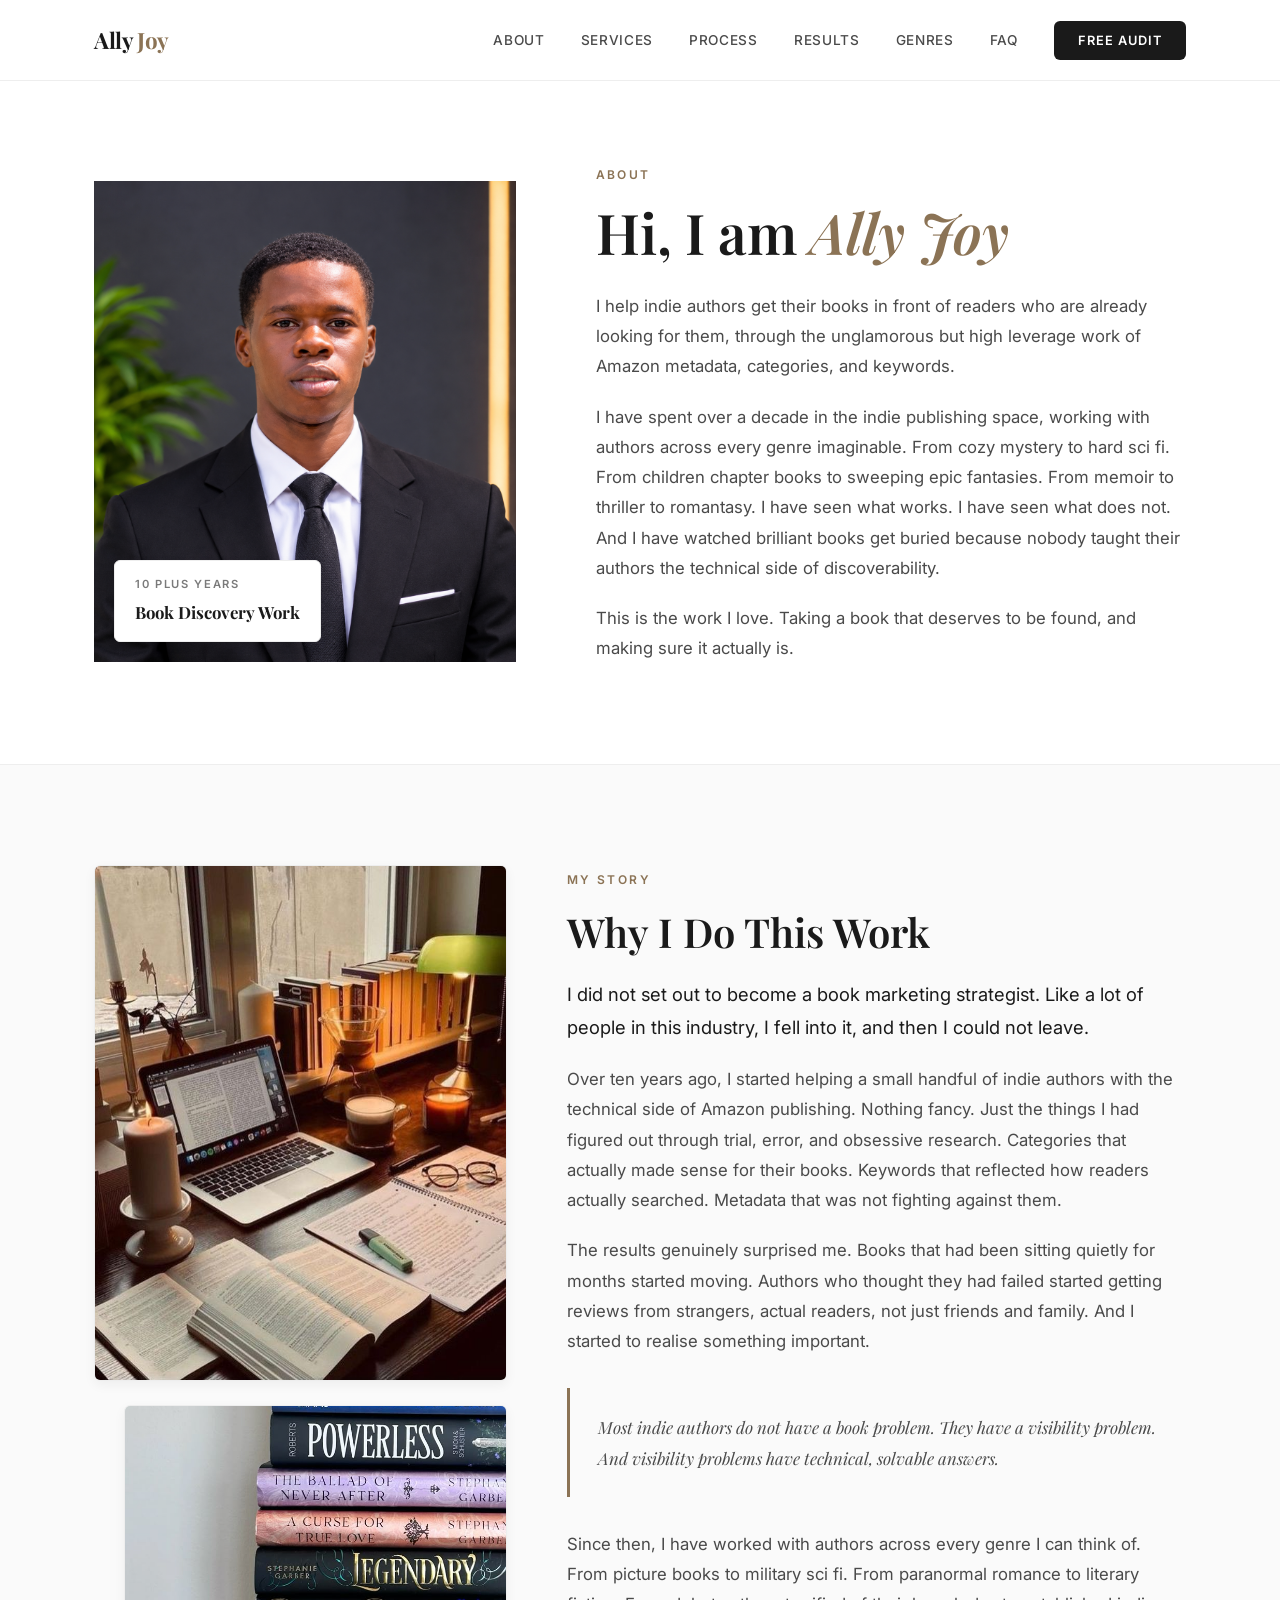
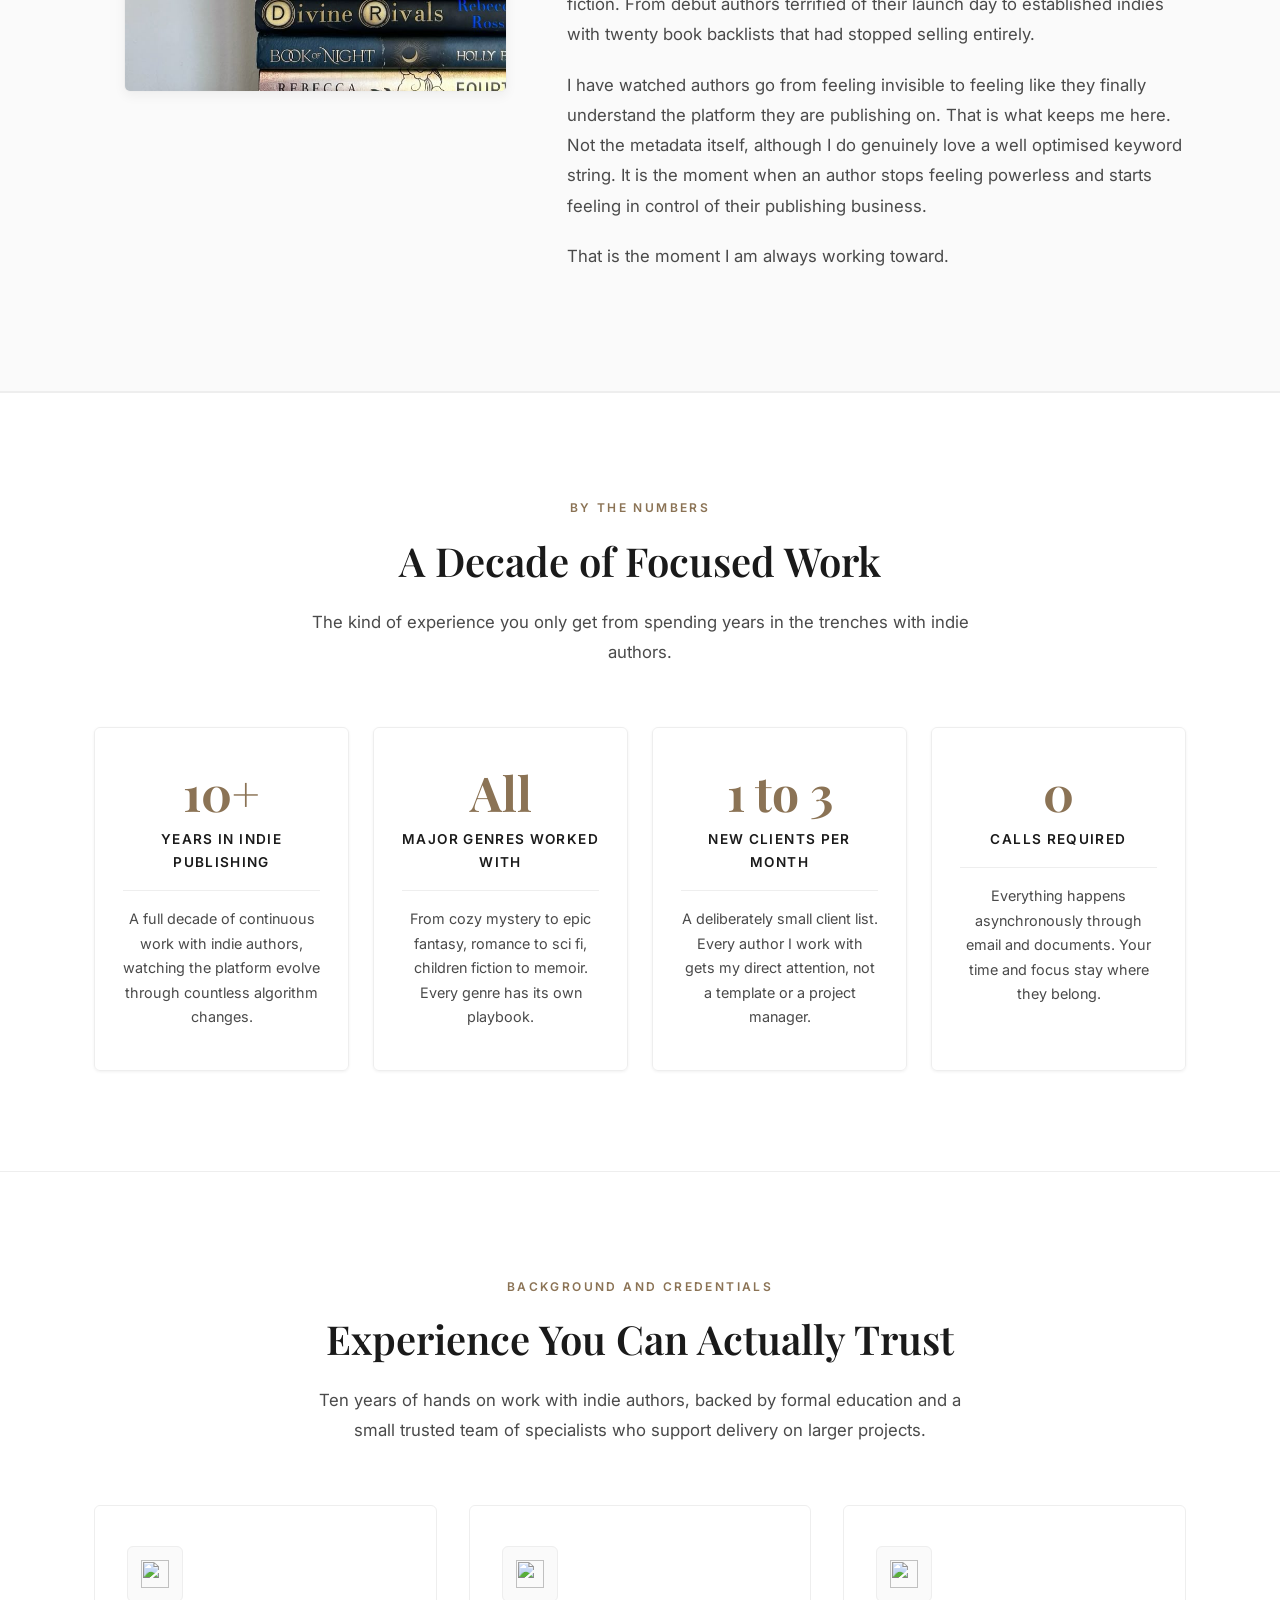
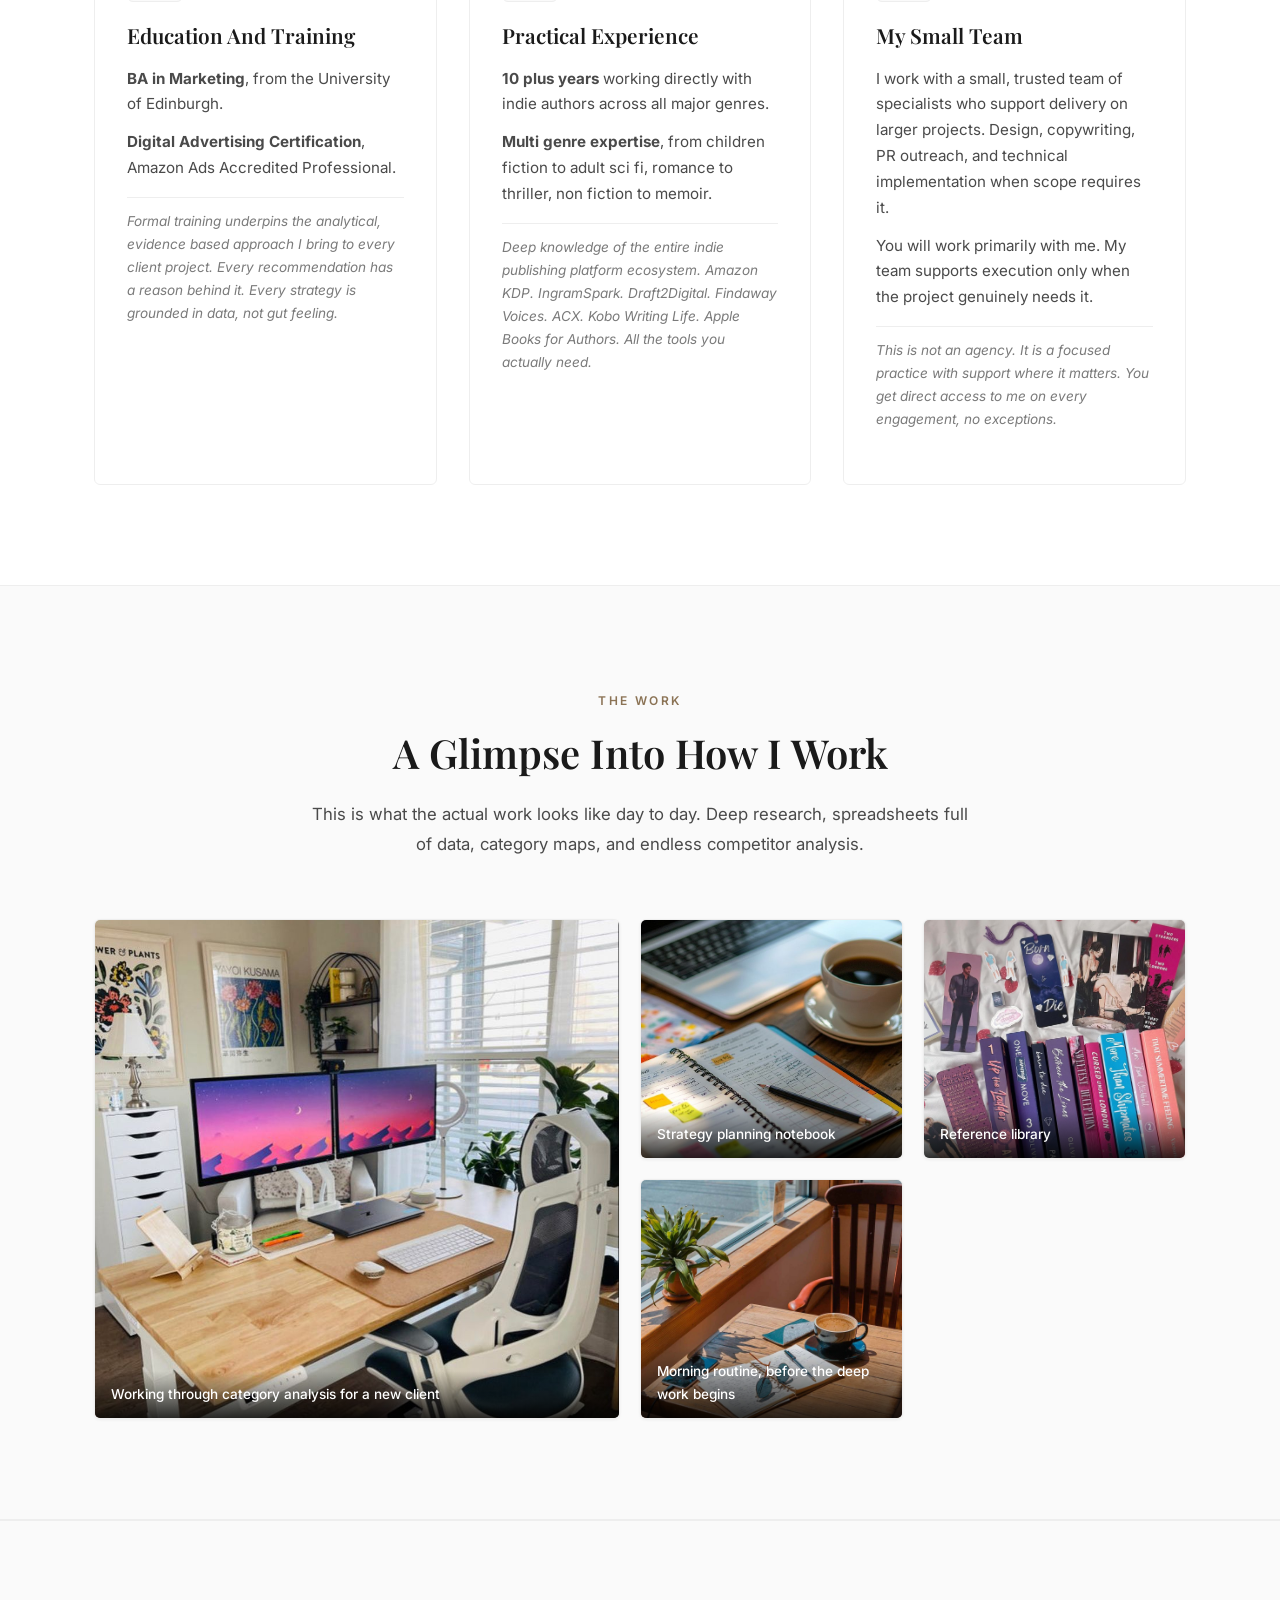
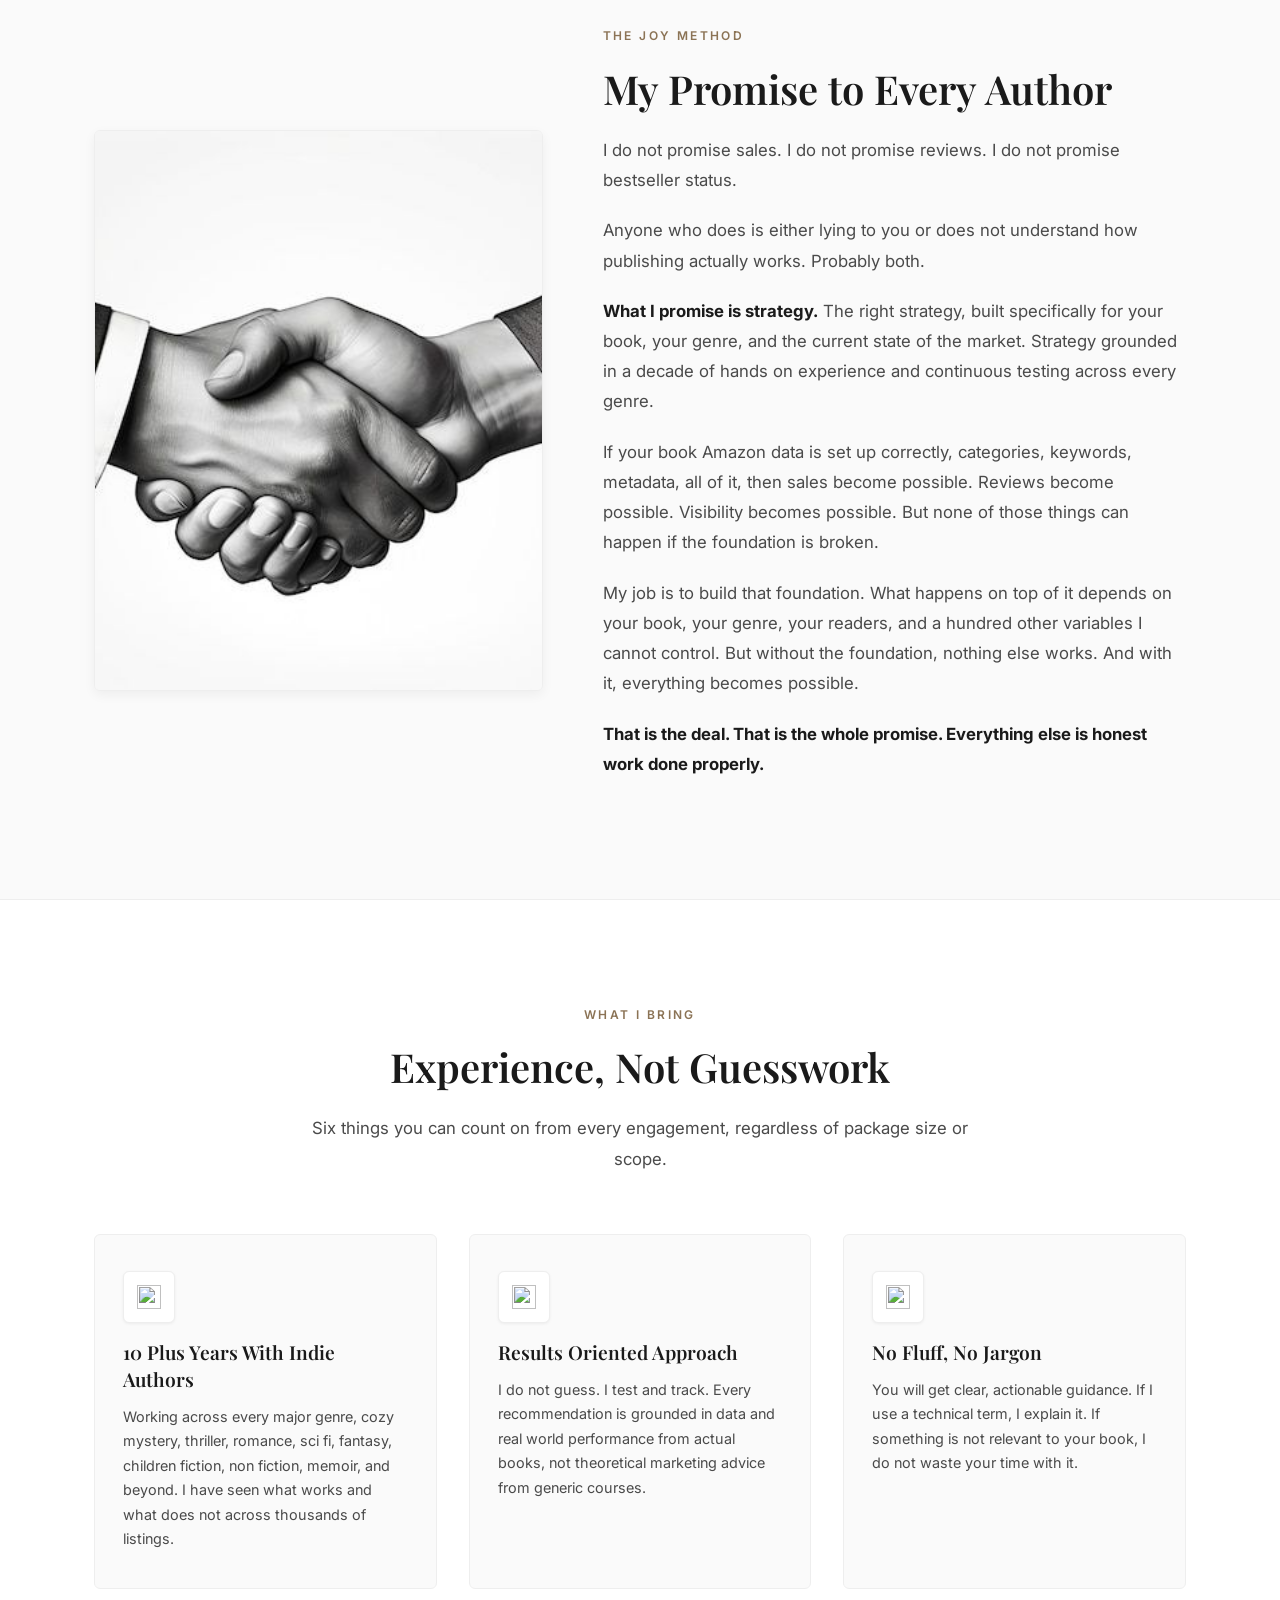
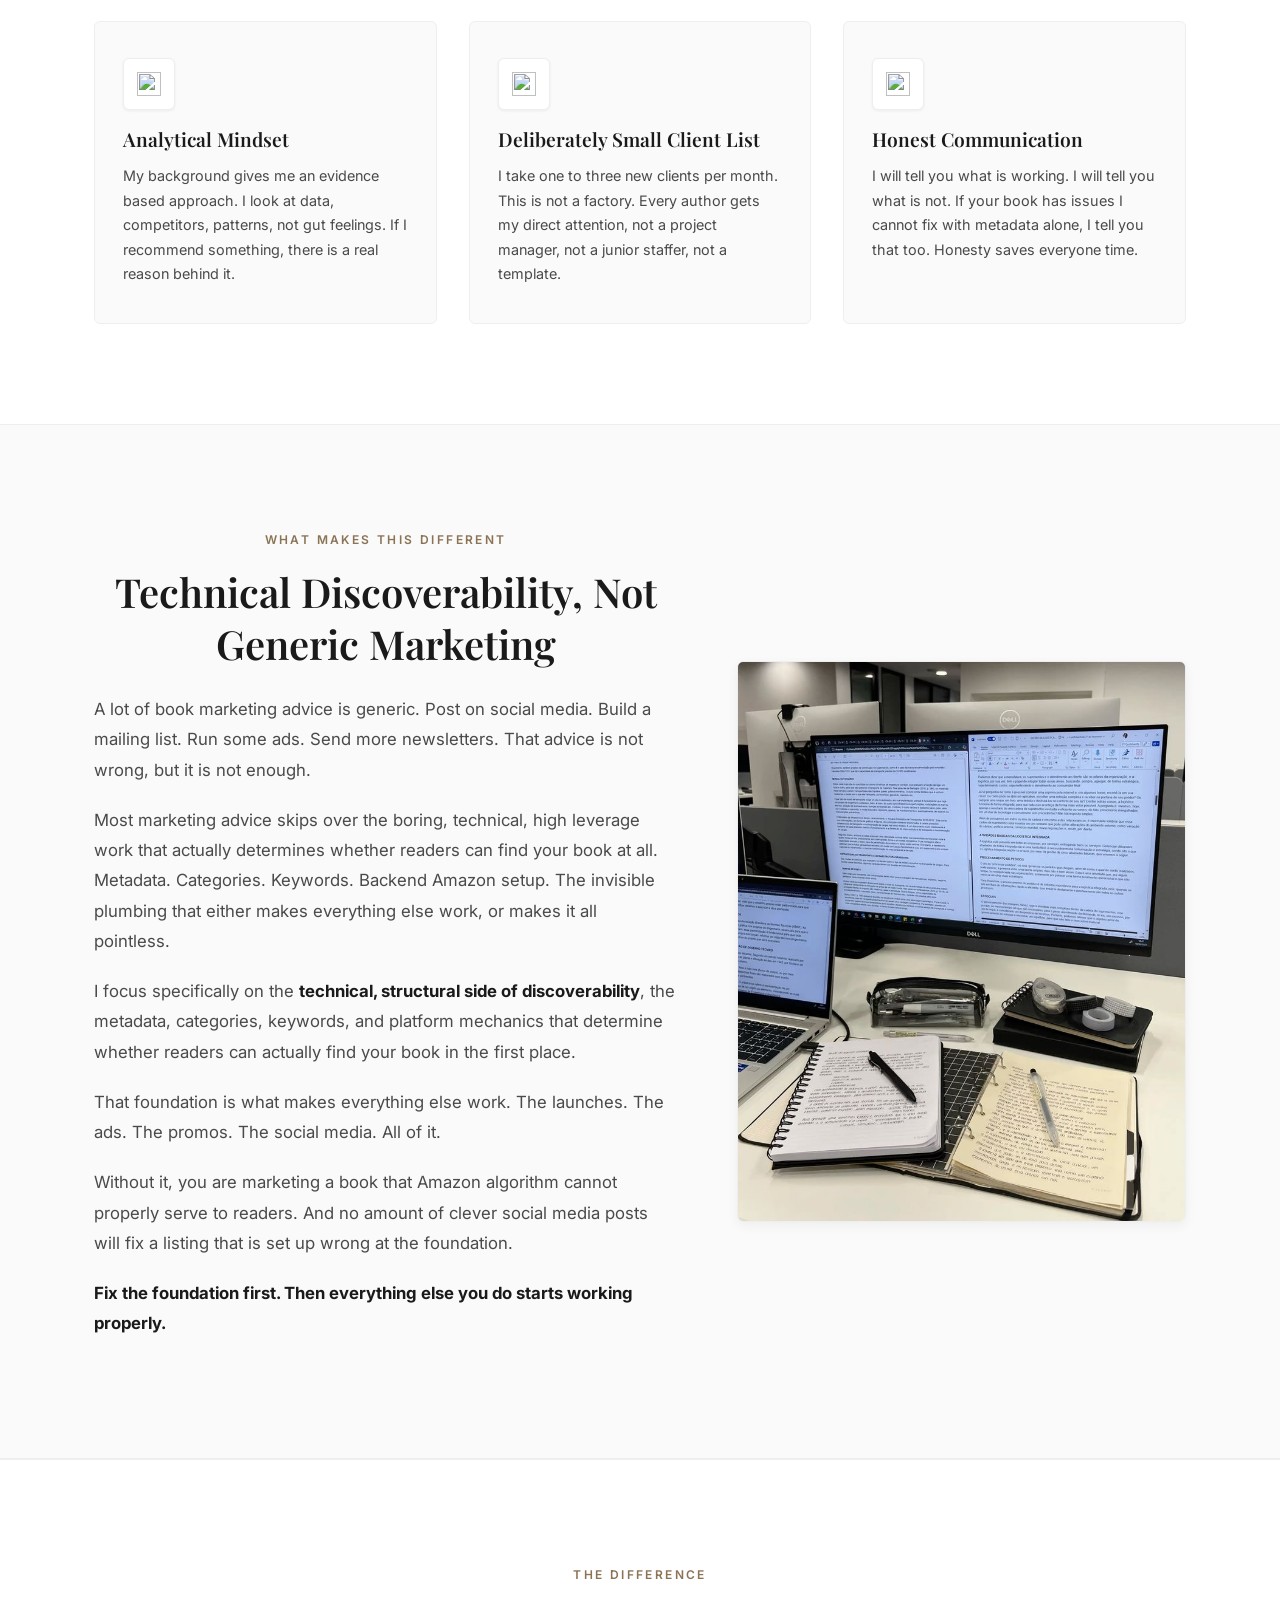
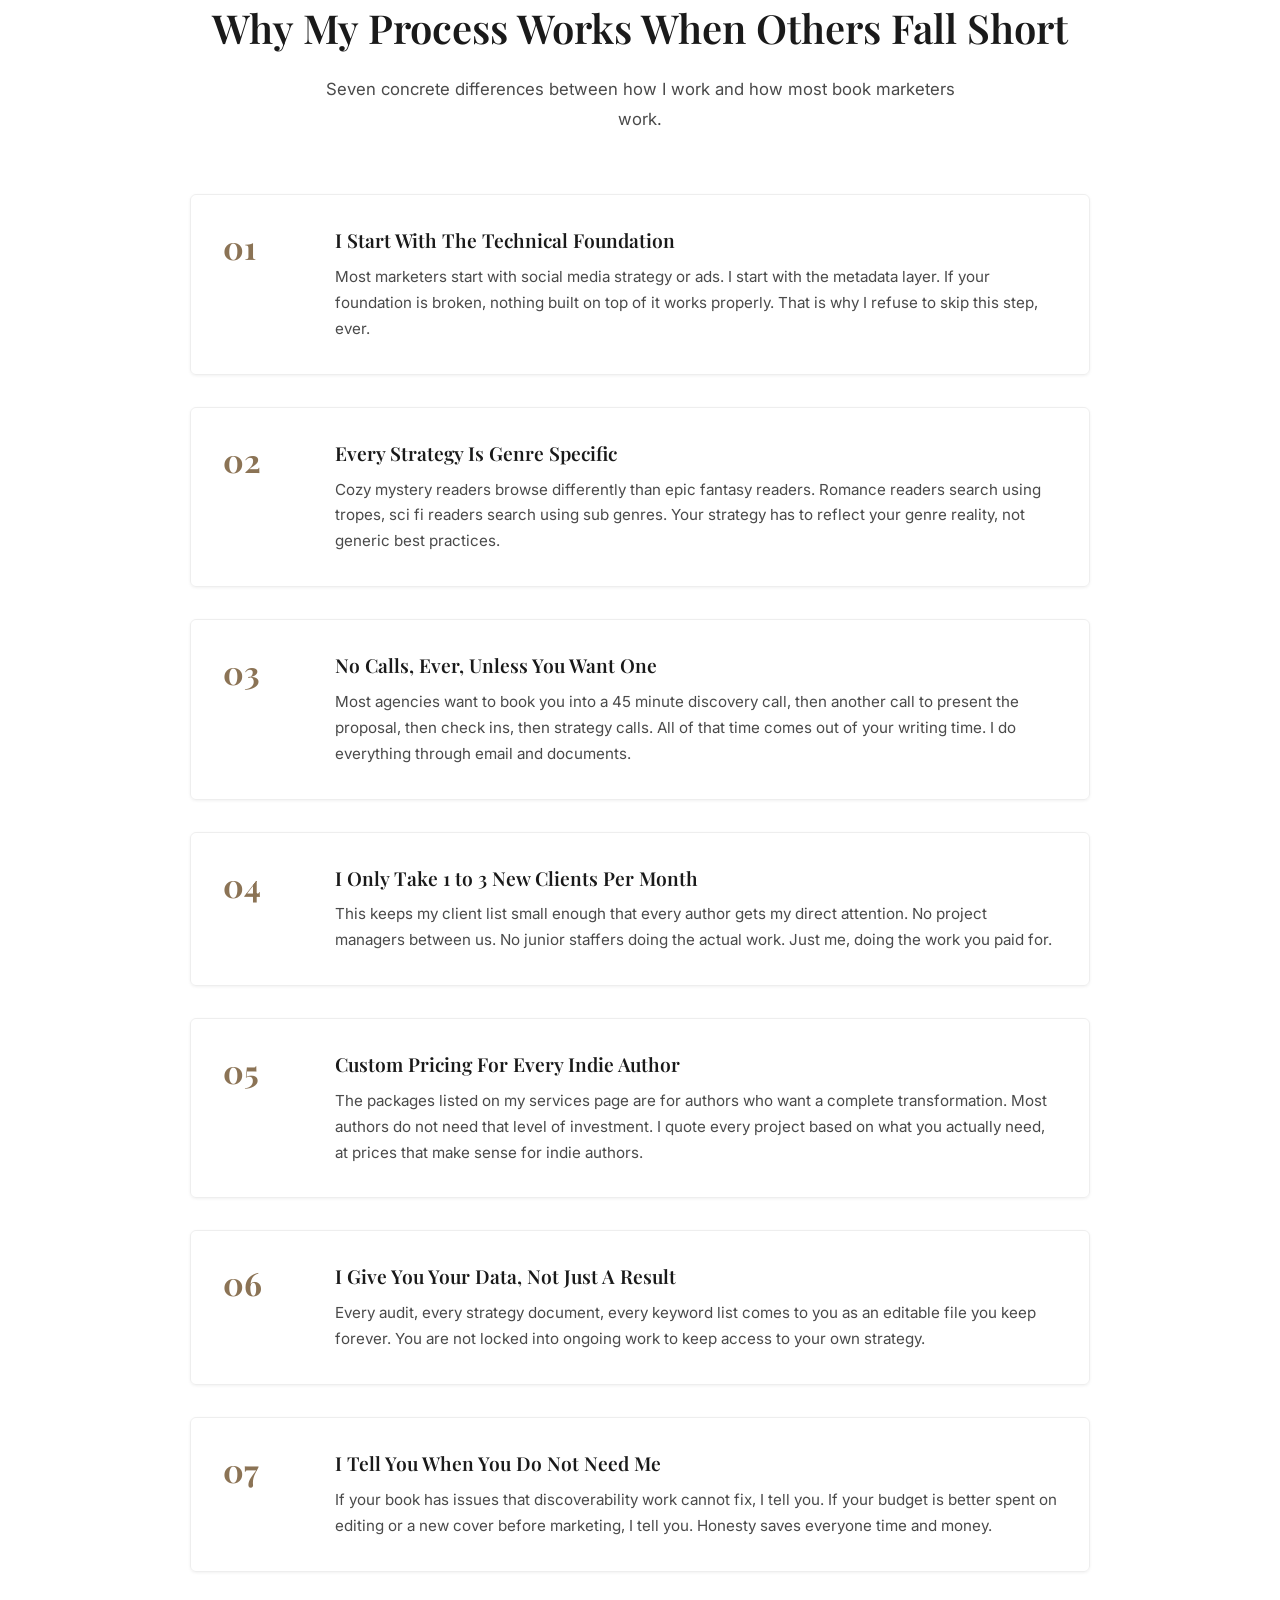
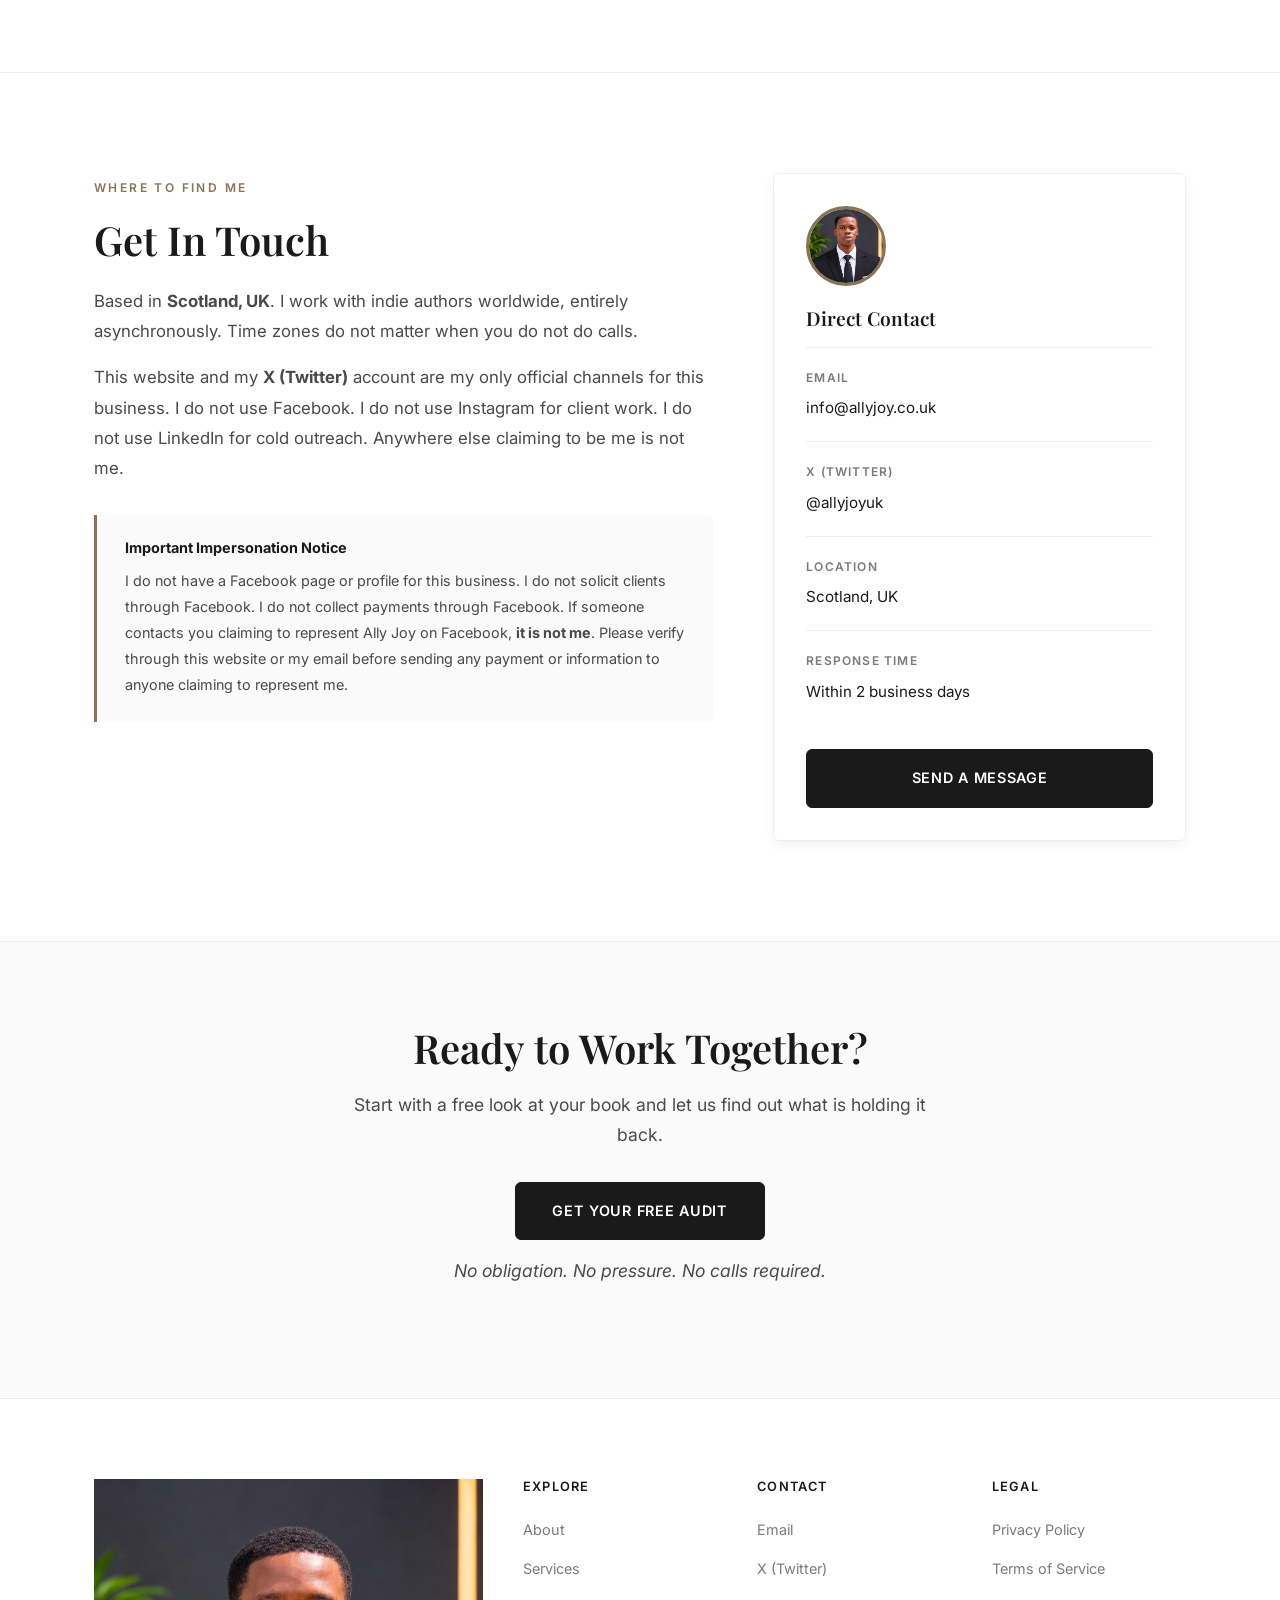
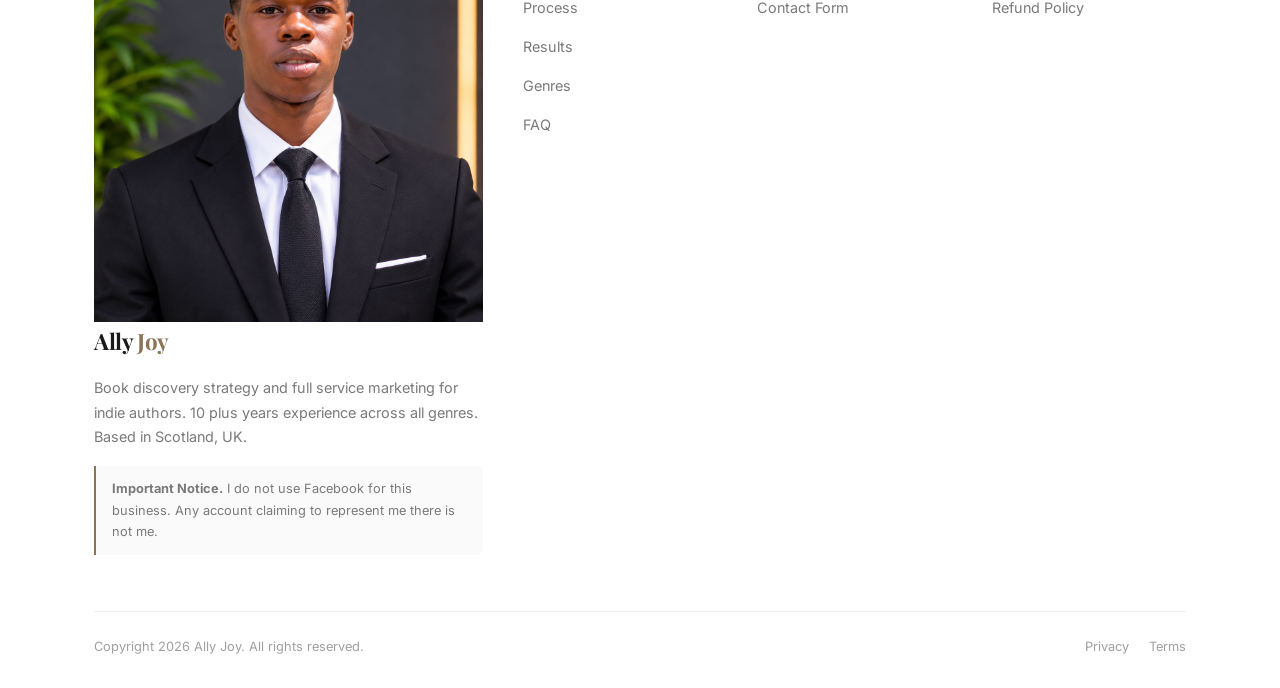
==== about.html @ 2a976bb3 "Add files via upload" ====
<!DOCTYPE html>
<html lang="en">
<head>
    <meta charset="UTF-8">
    <meta name="viewport" content="width=device-width, initial-scale=1.0">
    <title>About Ally Joy, Book Discovery Strategist</title>
    <meta name="description" content="10 plus years helping indie authors get found on Amazon. Meet Ally Joy, book discovery strategist based in Scotland, UK.">
    <link rel="icon" type="image/x-icon" href="favicon.ico">
    <link rel="icon" type="image/png" sizes="32x32" href="favicon-32x32.png">
    <link rel="icon" type="image/png" sizes="16x16" href="favicon-16x16.png">
    <link rel="apple-touch-icon" sizes="180x180" href="apple-touch-icon.png">
    <link rel="preconnect" href="https://fonts.googleapis.com">
    <link rel="preconnect" href="https://fonts.gstatic.com" crossorigin>
    <link href="https://fonts.googleapis.com/css2?family=Playfair+Display:ital,wght@0,400;0,600;0,700;1,400&family=Inter:wght@300;400;500;600;700&display=swap" rel="stylesheet">
    <link rel="stylesheet" href="styles.css">
</head>
<body>

    <nav class="nav" id="nav">
        <div class="container nav__inner">
            <a href="index.html" class="nav__logo">Ally<span>Joy</span></a>
            <ul class="nav__links" id="navLinks">
                <li><a href="about.html">About</a></li>
                <li><a href="services.html">Services</a></li>
                <li><a href="process.html">Process</a></li>
                <li><a href="results.html">Results</a></li>
                <li><a href="genres.html">Genres</a></li>
                <li><a href="faq.html">FAQ</a></li>
                <li><a href="contact.html" class="nav__cta">Free Audit</a></li>
            </ul>
            <button class="nav__toggle" id="navToggle" aria-label="Toggle menu"><span></span><span></span><span></span></button>
        </div>
    </nav>

    <!-- ABOUT HERO -->
    <section class="about-hero">
        <div class="container">
            <div class="about-hero__content">
                <div class="about-hero__image-wrap fade-in">
                    <img src="Ally.png" alt="Ally Joy, Book Discovery Strategist based in Scotland" class="about-hero__image">
                    <div class="about-hero__image-badge">
                        <span>10 Plus Years</span>
                        <strong>Book Discovery Work</strong>
                    </div>
                </div>
                <div class="about-hero__text fade-in">
                    <span class="section-label">About</span>
                    <h1>Hi, I am <em>Ally Joy</em></h1>
                    <p class="lead">I help indie authors get their books in front of readers who are already looking for them, through the unglamorous but high leverage work of Amazon metadata, categories, and keywords.</p>
                    <p>I have spent over a decade in the indie publishing space, working with authors across every genre imaginable. From cozy mystery to hard sci fi. From children chapter books to sweeping epic fantasies. From memoir to thriller to romantasy. I have seen what works. I have seen what does not. And I have watched brilliant books get buried because nobody taught their authors the technical side of discoverability.</p>
                    <p>This is the work I love. Taking a book that deserves to be found, and making sure it actually is.</p>
                </div>
            </div>
        </div>
    </section>

    <!-- MY STORY -->
    <section class="my-story">
        <div class="container">
            <div class="my-story__grid">
                <div class="my-story__image-column fade-in">
                    <div class="my-story__image my-story__image--top">
                        <img src="Working desk with books and laptop.jpg" alt="Working desk with books and laptop" loading="lazy">
                    </div>
                    <div class="my-story__image my-story__image--bottom">
                        <img src="Stack of books on a shelf.jpg" alt="Stack of books on a shelf" loading="lazy">
                    </div>
                </div>
                <div class="my-story__content fade-in">
                    <span class="section-label">My Story</span>
                    <h2 class="section-title">Why I Do This Work</h2>
                    <p>I did not set out to become a book marketing strategist. Like a lot of people in this industry, I fell into it, and then I could not leave.</p>
                    <p>Over ten years ago, I started helping a small handful of indie authors with the technical side of Amazon publishing. Nothing fancy. Just the things I had figured out through trial, error, and obsessive research. Categories that actually made sense for their books. Keywords that reflected how readers actually searched. Metadata that was not fighting against them.</p>
                    <p>The results genuinely surprised me. Books that had been sitting quietly for months started moving. Authors who thought they had failed started getting reviews from strangers, actual readers, not just friends and family. And I started to realise something important.</p>
                    <p class="my-story__pullquote">Most indie authors do not have a book problem. They have a visibility problem. And visibility problems have technical, solvable answers.</p>
                    <p>Since then, I have worked with authors across every genre I can think of. From picture books to military sci fi. From paranormal romance to literary fiction. From debut authors terrified of their launch day to established indies with twenty book backlists that had stopped selling entirely.</p>
                    <p>I have watched authors go from feeling invisible to feeling like they finally understand the platform they are publishing on. That is what keeps me here. Not the metadata itself, although I do genuinely love a well optimised keyword string. It is the moment when an author stops feeling powerless and starts feeling in control of their publishing business.</p>
                    <p>That is the moment I am always working toward.</p>
                </div>
            </div>
        </div>
    </section>

    <!-- BY THE NUMBERS -->
    <section class="by-numbers">
        <div class="container">
            <div class="section-header section-header--center fade-in">
                <span class="section-label">By The Numbers</span>
                <h2 class="section-title">A Decade of Focused Work</h2>
                <p class="section-subtitle">The kind of experience you only get from spending years in the trenches with indie authors.</p>
            </div>
            <div class="by-numbers__grid">
                <div class="by-numbers__stat fade-in">
                    <div class="by-numbers__value">10+</div>
                    <div class="by-numbers__label">Years in indie publishing</div>
                    <p>A full decade of continuous work with indie authors, watching the platform evolve through countless algorithm changes.</p>
                </div>
                <div class="by-numbers__stat fade-in">
                    <div class="by-numbers__value">All</div>
                    <div class="by-numbers__label">Major genres worked with</div>
                    <p>From cozy mystery to epic fantasy, romance to sci fi, children fiction to memoir. Every genre has its own playbook.</p>
                </div>
                <div class="by-numbers__stat fade-in">
                    <div class="by-numbers__value">1 to 3</div>
                    <div class="by-numbers__label">New clients per month</div>
                    <p>A deliberately small client list. Every author I work with gets my direct attention, not a template or a project manager.</p>
                </div>
                <div class="by-numbers__stat fade-in">
                    <div class="by-numbers__value">0</div>
                    <div class="by-numbers__label">Calls required</div>
                    <p>Everything happens asynchronously through email and documents. Your time and focus stay where they belong.</p>
                </div>
            </div>
        </div>
    </section>

    <!-- CREDENTIALS -->
    <section class="credentials">
        <div class="container">
            <div class="section-header section-header--center fade-in">
                <span class="section-label">Background And Credentials</span>
                <h2 class="section-title">Experience You Can Actually Trust</h2>
                <p class="section-subtitle">Ten years of hands on work with indie authors, backed by formal education and a small trusted team of specialists who support delivery on larger projects.</p>
            </div>
            <div class="credentials__grid">
                <div class="credential-card fade-in">
                    <div class="credential-card__icon-wrap">
                        <img src="images/icon-education.svg" alt="" loading="lazy">
                    </div>
                    <h3>Education And Training</h3>
                    <p><strong>BA in Marketing</strong>, from the University of Edinburgh.</p>
                    <p><strong>Digital Advertising Certification</strong>, Amazon Ads Accredited Professional.</p>
                    <p class="credential-note">Formal training underpins the analytical, evidence based approach I bring to every client project. Every recommendation has a reason behind it. Every strategy is grounded in data, not gut feeling.</p>
                </div>
                <div class="credential-card fade-in">
                    <div class="credential-card__icon-wrap">
                        <img src="images/icon-experience.svg" alt="" loading="lazy">
                    </div>
                    <h3>Practical Experience</h3>
                    <p><strong>10 plus years</strong> working directly with indie authors across all major genres.</p>
                    <p><strong>Multi genre expertise</strong>, from children fiction to adult sci fi, romance to thriller, non fiction to memoir.</p>
                    <p class="credential-note">Deep knowledge of the entire indie publishing platform ecosystem. Amazon KDP. IngramSpark. Draft2Digital. Findaway Voices. ACX. Kobo Writing Life. Apple Books for Authors. All the tools you actually need.</p>
                </div>
                <div class="credential-card fade-in">
                    <div class="credential-card__icon-wrap">
                        <img src="images/icon-team.svg" alt="" loading="lazy">
                    </div>
                    <h3>My Small Team</h3>
                    <p>I work with a small, trusted team of specialists who support delivery on larger projects. Design, copywriting, PR outreach, and technical implementation when scope requires it.</p>
                    <p>You will work primarily with me. My team supports execution only when the project genuinely needs it.</p>
                    <p class="credential-note">This is not an agency. It is a focused practice with support where it matters. You get direct access to me on every engagement, no exceptions.</p>
                </div>
            </div>
        </div>
    </section>

    <!-- WORKSPACE GALLERY -->
    <section class="workspace">
        <div class="container">
            <div class="section-header section-header--center fade-in">
                <span class="section-label">The Work</span>
                <h2 class="section-title">A Glimpse Into How I Work</h2>
                <p class="section-subtitle">This is what the actual work looks like day to day. Deep research, spreadsheets full of data, category maps, and endless competitor analysis.</p>
            </div>
            <div class="workspace__grid">
                <div class="workspace__image workspace__image--large fade-in">
                    <img src="Main workspace with dual monitors showing analytics.jpg" alt="Main workspace with dual monitors showing analytics" loading="lazy">
                    <div class="workspace__caption">Working through category analysis for a new client</div>
                </div>
                <div class="workspace__image fade-in">
                    <img src="Notebook with strategy notes and diagrams.jpg" alt="Notebook with strategy notes and diagrams" loading="lazy">
                    <div class="workspace__caption">Strategy planning notebook</div>
                </div>
                <div class="workspace__image fade-in">
                    <img src="Reference books on indie publishing.jpg" alt="Reference books on indie publishing" loading="lazy">
                    <div class="workspace__caption">Reference library</div>
                </div>
                <div class="workspace__image fade-in">
                    <img src="Coffee and morning routine.jpg" alt="Coffee and morning routine" loading="lazy">
                    <div class="workspace__caption">Morning routine, before the deep work begins</div>
                </div>
            </div>
        </div>
    </section>

    <!-- MY PROMISE -->
    <section class="my-promise">
        <div class="container">
            <div class="my-promise__inner fade-in">
                <div class="my-promise__image">
                    <img src="Handshake symbolising honest partnership.jpg" alt="Handshake symbolising honest partnership" loading="lazy">
                </div>
                <div class="my-promise__content">
                    <span class="section-label">The Joy Method</span>
                    <h2 class="section-title">My Promise to Every Author</h2>
                    <p class="lead">I do not promise sales. I do not promise reviews. I do not promise bestseller status.</p>
                    <p>Anyone who does is either lying to you or does not understand how publishing actually works. Probably both.</p>
                    <p><strong>What I promise is strategy.</strong> The right strategy, built specifically for your book, your genre, and the current state of the market. Strategy grounded in a decade of hands on experience and continuous testing across every genre.</p>
                    <p>If your book Amazon data is set up correctly, categories, keywords, metadata, all of it, then sales become possible. Reviews become possible. Visibility becomes possible. But none of those things can happen if the foundation is broken.</p>
                    <p>My job is to build that foundation. What happens on top of it depends on your book, your genre, your readers, and a hundred other variables I cannot control. But without the foundation, nothing else works. And with it, everything becomes possible.</p>
                    <p><strong>That is the deal. That is the whole promise. Everything else is honest work done properly.</strong></p>
                </div>
            </div>
        </div>
    </section>

    <!-- WHAT I BRING -->
    <section class="about-values">
        <div class="container">
            <div class="section-header section-header--center fade-in">
                <span class="section-label">What I Bring</span>
                <h2 class="section-title">Experience, Not Guesswork</h2>
                <p class="section-subtitle">Six things you can count on from every engagement, regardless of package size or scope.</p>
            </div>
            <div class="values__grid">
                <div class="value-card fade-in">
                    <div class="value-card__icon-wrap">
                        <img src="images/icon-books.svg" alt="" loading="lazy">
                    </div>
                    <h3>10 Plus Years With Indie Authors</h3>
                    <p>Working across every major genre, cozy mystery, thriller, romance, sci fi, fantasy, children fiction, non fiction, memoir, and beyond. I have seen what works and what does not across thousands of listings.</p>
                </div>
                <div class="value-card fade-in">
                    <div class="value-card__icon-wrap">
                        <img src="images/icon-chart.svg" alt="" loading="lazy">
                    </div>
                    <h3>Results Oriented Approach</h3>
                    <p>I do not guess. I test and track. Every recommendation is grounded in data and real world performance from actual books, not theoretical marketing advice from generic courses.</p>
                </div>
                <div class="value-card fade-in">
                    <div class="value-card__icon-wrap">
                        <img src="images/icon-target.svg" alt="" loading="lazy">
                    </div>
                    <h3>No Fluff, No Jargon</h3>
                    <p>You will get clear, actionable guidance. If I use a technical term, I explain it. If something is not relevant to your book, I do not waste your time with it.</p>
                </div>
                <div class="value-card fade-in">
                    <div class="value-card__icon-wrap">
                        <img src="images/icon-microscope.svg" alt="" loading="lazy">
                    </div>
                    <h3>Analytical Mindset</h3>
                    <p>My background gives me an evidence based approach. I look at data, competitors, patterns, not gut feelings. If I recommend something, there is a real reason behind it.</p>
                </div>
                <div class="value-card fade-in">
                    <div class="value-card__icon-wrap">
                        <img src="images/icon-handshake.svg" alt="" loading="lazy">
                    </div>
                    <h3>Deliberately Small Client List</h3>
                    <p>I take one to three new clients per month. This is not a factory. Every author gets my direct attention, not a project manager, not a junior staffer, not a template.</p>
                </div>
                <div class="value-card fade-in">
                    <div class="value-card__icon-wrap">
                        <img src="images/icon-chat.svg" alt="" loading="lazy">
                    </div>
                    <h3>Honest Communication</h3>
                    <p>I will tell you what is working. I will tell you what is not. If your book has issues I cannot fix with metadata alone, I tell you that too. Honesty saves everyone time.</p>
                </div>
            </div>
        </div>
    </section>

    <!-- WHAT MAKES THIS DIFFERENT -->
    <section class="about-different">
        <div class="container">
            <div class="about-different__inner fade-in">
                <div class="about-different__image">
                    <img src="Deep technical analysis workspace.jpg" alt="Deep technical analysis workspace" loading="lazy">
                </div>
                <div class="about-different__content">
                    <span class="section-label">What Makes This Different</span>
                    <h2 class="section-title">Technical Discoverability, Not Generic Marketing</h2>
                    <p>A lot of book marketing advice is generic. Post on social media. Build a mailing list. Run some ads. Send more newsletters. That advice is not wrong, but it is not enough.</p>
                    <p>Most marketing advice skips over the boring, technical, high leverage work that actually determines whether readers can find your book at all. Metadata. Categories. Keywords. Backend Amazon setup. The invisible plumbing that either makes everything else work, or makes it all pointless.</p>
                    <p>I focus specifically on the <strong>technical, structural side of discoverability</strong>, the metadata, categories, keywords, and platform mechanics that determine whether readers can actually find your book in the first place.</p>
                    <p>That foundation is what makes everything else work. The launches. The ads. The promos. The social media. All of it.</p>
                    <p>Without it, you are marketing a book that Amazon algorithm cannot properly serve to readers. And no amount of clever social media posts will fix a listing that is set up wrong at the foundation.</p>
                    <p><strong>Fix the foundation first. Then everything else you do starts working properly.</strong></p>
                </div>
            </div>
        </div>
    </section>

    <!-- HOW I WORK DIFFERENTLY -->
    <section class="how-different">
        <div class="container">
            <div class="section-header section-header--center fade-in">
                <span class="section-label">The Difference</span>
                <h2 class="section-title">Why My Process Works When Others Fall Short</h2>
                <p class="section-subtitle">Seven concrete differences between how I work and how most book marketers work.</p>
            </div>
            <div class="how-different__grid">
                <div class="how-different__item fade-in">
                    <div class="how-different__number">01</div>
                    <div class="how-different__content">
                        <h4>I Start With The Technical Foundation</h4>
                        <p>Most marketers start with social media strategy or ads. I start with the metadata layer. If your foundation is broken, nothing built on top of it works properly. That is why I refuse to skip this step, ever.</p>
                    </div>
                </div>
                <div class="how-different__item fade-in">
                    <div class="how-different__number">02</div>
                    <div class="how-different__content">
                        <h4>Every Strategy Is Genre Specific</h4>
                        <p>Cozy mystery readers browse differently than epic fantasy readers. Romance readers search using tropes, sci fi readers search using sub genres. Your strategy has to reflect your genre reality, not generic best practices.</p>
                    </div>
                </div>
                <div class="how-different__item fade-in">
                    <div class="how-different__number">03</div>
                    <div class="how-different__content">
                        <h4>No Calls, Ever, Unless You Want One</h4>
                        <p>Most agencies want to book you into a 45 minute discovery call, then another call to present the proposal, then check ins, then strategy calls. All of that time comes out of your writing time. I do everything through email and documents.</p>
                    </div>
                </div>
                <div class="how-different__item fade-in">
                    <div class="how-different__number">04</div>
                    <div class="how-different__content">
                        <h4>I Only Take 1 to 3 New Clients Per Month</h4>
                        <p>This keeps my client list small enough that every author gets my direct attention. No project managers between us. No junior staffers doing the actual work. Just me, doing the work you paid for.</p>
                    </div>
                </div>
                <div class="how-different__item fade-in">
                    <div class="how-different__number">05</div>
                    <div class="how-different__content">
                        <h4>Custom Pricing For Every Indie Author</h4>
                        <p>The packages listed on my services page are for authors who want a complete transformation. Most authors do not need that level of investment. I quote every project based on what you actually need, at prices that make sense for indie authors.</p>
                    </div>
                </div>
                <div class="how-different__item fade-in">
                    <div class="how-different__number">06</div>
                    <div class="how-different__content">
                        <h4>I Give You Your Data, Not Just A Result</h4>
                        <p>Every audit, every strategy document, every keyword list comes to you as an editable file you keep forever. You are not locked into ongoing work to keep access to your own strategy.</p>
                    </div>
                </div>
                <div class="how-different__item fade-in">
                    <div class="how-different__number">07</div>
                    <div class="how-different__content">
                        <h4>I Tell You When You Do Not Need Me</h4>
                        <p>If your book has issues that discoverability work cannot fix, I tell you. If your budget is better spent on editing or a new cover before marketing, I tell you. Honesty saves everyone time and money.</p>
                    </div>
                </div>
            </div>
        </div>
    </section>

    <!-- WHERE TO FIND ME -->
    <section class="about-where">
        <div class="container">
            <div class="about-where__inner">
                <div class="about-where__content fade-in">
                    <span class="section-label">Where To Find Me</span>
                    <h2 class="section-title">Get In Touch</h2>
                    <p>Based in <strong>Scotland, UK</strong>. I work with indie authors worldwide, entirely asynchronously. Time zones do not matter when you do not do calls.</p>
                    <p>This website and my <strong>X (Twitter)</strong> account are my only official channels for this business. I do not use Facebook. I do not use Instagram for client work. I do not use LinkedIn for cold outreach. Anywhere else claiming to be me is not me.</p>

                    <div class="notice">
                        <h4>Important Impersonation Notice</h4>
                        <p>I do not have a Facebook page or profile for this business. I do not solicit clients through Facebook. I do not collect payments through Facebook. If someone contacts you claiming to represent Ally Joy on Facebook, <strong>it is not me</strong>. Please verify through this website or my email before sending any payment or information to anyone claiming to represent me.</p>
                    </div>
                </div>
                <div class="about-where__contact-card fade-in">
                    <img src="Ally.png" alt="Ally Joy" class="about-where__photo">
                    <h4>Direct Contact</h4>
                    <div class="about-where__contact-item">
                        <span>Email</span>
                        <a href="mailto:info@allyjoy.co.uk">info@allyjoy.co.uk</a>
                    </div>
                    <div class="about-where__contact-item">
                        <span>X (Twitter)</span>
                        <a href="https://x.com/allyjoyuk/" target="_blank" rel="noopener">@allyjoyuk</a>
                    </div>
                    <div class="about-where__contact-item">
                        <span>Location</span>
                        <p>Scotland, UK</p>
                    </div>
                    <div class="about-where__contact-item">
                        <span>Response Time</span>
                        <p>Within 2 business days</p>
                    </div>
                    <a href="contact.html" class="btn btn--primary">Send A Message</a>
                </div>
            </div>
        </div>
    </section>

    <!-- CTA -->
    <section class="cta-section">
        <div class="container fade-in">
            <h2>Ready to Work Together?</h2>
            <p>Start with a free look at your book and let us find out what is holding it back.</p>
            <a href="contact.html" class="btn btn--primary">Get Your Free Audit</a>
            <p class="cta-section__note">No obligation. No pressure. No calls required.</p>
        </div>
    </section>

    <!-- FOOTER -->
    <footer class="footer">
        <div class="container">
            <div class="footer__inner">
                <div class="footer__brand">
                    <div class="footer__brand-header">
                        <img src="Ally.png" alt="Ally Joy" class="footer__brand-photo">
                        <a href="index.html" class="nav__logo">Ally<span>Joy</span></a>
                    </div>
                    <p>Book discovery strategy and full service marketing for indie authors. 10 plus years experience across all genres. Based in Scotland, UK.</p>
                    <p class="footer__notice"><strong>Important Notice.</strong> I do not use Facebook for this business. Any account claiming to represent me there is not me.</p>
                </div>
                <div>
                    <h4>Explore</h4>
                    <ul>
                        <li><a href="about.html">About</a></li>
                        <li><a href="services.html">Services</a></li>
                        <li><a href="process.html">Process</a></li>
                        <li><a href="results.html">Results</a></li>
                        <li><a href="genres.html">Genres</a></li>
                        <li><a href="faq.html">FAQ</a></li>
                    </ul>
                </div>
                <div>
                    <h4>Contact</h4>
                    <ul>
                        <li><a href="mailto:info@allyjoy.co.uk">Email</a></li>
                        <li><a href="https://x.com/allyjoyuk" target="_blank" rel="noopener">X (Twitter)</a></li>
                        <li><a href="contact.html">Contact Form</a></li>
                    </ul>
                </div>
                <div>
                    <h4>Legal</h4>
                    <ul>
                        <li><a href="privacy.html">Privacy Policy</a></li>
                        <li><a href="terms.html">Terms of Service</a></li>
                        <li><a href="refund.html">Refund Policy</a></li>
                    </ul>
                </div>
            </div>
            <div class="footer__bottom">
                <p>Copyright 2026 Ally Joy. All rights reserved.</p>
                <div><a href="privacy.html">Privacy</a><a href="terms.html">Terms</a></div>
            </div>
        </div>
    </footer>

    <script src="script.js"></script>

</body>
</html>
---- styles.css ----
/* ============================================
   Ally Joy — WHITE MINIMAL STYLESHEET
   ============================================ */

/* ===== RESET & BASE ===== */
*, *::before, *::after {
    margin: 0;
    padding: 0;
    box-sizing: border-box;
}

:root {
    /* WHITE PALETTE */
    --white: #FFFFFF;
    --off-white: #FAFAFA;
    --light-gray: #F5F5F5;
    --border: #EEEEEE;
    --border-dark: #E0E0E0;

    /* TEXT */
    --text-primary: #1A1A1A;
    --text-secondary: #4A4A4A;
    --text-light: #7A7A7A;
    --text-muted: #A0A0A0;

    /* ACCENT — subtle warm tone */
    --accent: #8B7355;
    --accent-hover: #6B5A42;
    --accent-light: #F5F0E8;

    /* SHADOWS */
    --shadow-xs: 0 1px 2px rgba(0, 0, 0, 0.04);
    --shadow-sm: 0 1px 3px rgba(0, 0, 0, 0.06);
    --shadow-md: 0 4px 12px rgba(0, 0, 0, 0.05);
    --shadow-lg: 0 8px 30px rgba(0, 0, 0, 0.06);

    /* LAYOUT */
    --radius: 6px;
    --radius-lg: 10px;
    --transition: 0.3s ease;
}

html {
    scroll-behavior: smooth;
    font-size: 16px;
}

body {
    font-family: 'Inter', -apple-system, BlinkMacSystemFont, sans-serif;
    color: var(--text-primary);
    background-color: var(--white);
    line-height: 1.7;
    -webkit-font-smoothing: antialiased;
    -moz-osx-font-smoothing: grayscale;
}

h1, h2, h3, h4, h5 {
    font-family: 'Playfair Display', Georgia, serif;
    line-height: 1.3;
    font-weight: 600;
    color: var(--text-primary);
}

a {
    color: var(--accent);
    text-decoration: none;
    transition: color var(--transition);
}

a:hover {
    color: var(--accent-hover);
}

img {
    max-width: 100%;
    display: block;
}

/* ===== LAYOUT ===== */
.container {
    max-width: 1140px;
    margin: 0 auto;
    padding: 0 24px;
}

.container--narrow {
    max-width: 780px;
}

section {
    padding: 100px 0;
}

/* ===== TYPOGRAPHY UTILS ===== */
.section-label {
    display: inline-block;
    font-size: 0.75rem;
    font-weight: 600;
    text-transform: uppercase;
    letter-spacing: 0.2em;
    color: var(--accent);
    margin-bottom: 16px;
}

.section-title {
    font-size: clamp(1.8rem, 3.5vw, 2.5rem);
    color: var(--text-primary);
    margin-bottom: 20px;
    font-weight: 600;
}

.section-title em {
    font-style: italic;
    color: var(--accent);
}

.section-subtitle {
    font-size: 1.05rem;
    color: var(--text-secondary);
    max-width: 660px;
    line-height: 1.8;
}

.section-header {
    margin-bottom: 60px;
}

.section-header--center {
    text-align: center;
}

.section-header--center .section-subtitle {
    margin: 0 auto;
}

.lead {
    font-size: 1.15rem;
    color: var(--text-primary);
    line-height: 1.8;
    margin-bottom: 24px;
}

/* ===== BUTTONS ===== */
.btn {
    display: inline-block;
    padding: 16px 36px;
    border-radius: var(--radius);
    font-size: 0.9rem;
    font-weight: 600;
    letter-spacing: 0.05em;
    text-transform: uppercase;
    cursor: pointer;
    transition: all var(--transition);
    border: none;
    text-align: center;
    font-family: 'Inter', sans-serif;
}

.btn--primary {
    background: var(--text-primary);
    color: var(--white);
    border: 1px solid var(--text-primary);
}

.btn--primary:hover {
    background: var(--white);
    color: var(--text-primary);
    transform: translateY(-2px);
    box-shadow: var(--shadow-md);
}

.btn--outline {
    background: transparent;
    color: var(--text-primary);
    border: 1px solid var(--text-primary);
}

.btn--outline:hover {
    background: var(--text-primary);
    color: var(--white);
    transform: translateY(-2px);
}

/* ===== NAVIGATION ===== */
.nav {
    position: fixed;
    top: 0;
    left: 0;
    right: 0;
    z-index: 1000;
    background: rgba(255, 255, 255, 0.95);
    backdrop-filter: blur(12px);
    -webkit-backdrop-filter: blur(12px);
    border-bottom: 1px solid var(--border);
    transition: box-shadow var(--transition);
}

.nav.scrolled {
    box-shadow: var(--shadow-sm);
}

.nav__inner {
    display: flex;
    align-items: center;
    justify-content: space-between;
    height: 80px;
}

.nav__logo {
    font-family: 'Playfair Display', serif;
    font-size: 1.4rem;
    font-weight: 700;
    color: var(--text-primary);
    letter-spacing: -0.02em;
}

.nav__logo span {
    color: var(--accent);
    margin-left: 4px;
}

.nav__links {
    display: flex;
    align-items: center;
    gap: 36px;
    list-style: none;
}

.nav__links a {
    color: var(--text-secondary);
    font-size: 0.85rem;
    font-weight: 500;
    letter-spacing: 0.05em;
    text-transform: uppercase;
    position: relative;
    padding: 8px 0;
}

.nav__links a::after {
    content: '';
    position: absolute;
    bottom: 0;
    left: 0;
    width: 0;
    height: 1px;
    background: var(--text-primary);
    transition: width var(--transition);
}

.nav__links a:hover {
    color: var(--text-primary);
}

.nav__links a:hover::after {
    width: 100%;
}

.nav__cta {
    background: var(--text-primary) !important;
    color: var(--white) !important;
    padding: 12px 24px !important;
    border-radius: var(--radius);
    font-size: 0.8rem !important;
    letter-spacing: 0.08em !important;
    font-weight: 600 !important;
    transition: all var(--transition) !important;
}

.nav__cta:hover {
    background: var(--accent) !important;
    color: var(--white) !important;
    transform: translateY(-1px);
}

.nav__cta::after {
    display: none !important;
}

.nav__toggle {
    display: none;
    background: none;
    border: none;
    cursor: pointer;
    padding: 8px;
}

.nav__toggle span {
    display: block;
    width: 24px;
    height: 1.5px;
    background: var(--text-primary);
    margin: 6px 0;
    transition: var(--transition);
}

/* ===== HERO ===== */
.hero {
    padding: 180px 0 120px;
    background: var(--white);
    position: relative;
}

.hero__content {
    max-width: 800px;
}

.hero__label {
    display: inline-block;
    font-size: 0.75rem;
    font-weight: 600;
    text-transform: uppercase;
    letter-spacing: 0.2em;
    color: var(--accent);
    margin-bottom: 24px;
    padding-bottom: 8px;
    border-bottom: 1px solid var(--accent);
}

.hero h1 {
    font-size: clamp(2.5rem, 5.5vw, 4.5rem);
    font-weight: 600;
    color: var(--text-primary);
    margin-bottom: 32px;
    letter-spacing: -0.02em;
    line-height: 1.1;
}

.hero h1 em {
    font-style: italic;
    color: var(--accent);
}

.hero__sub {
    font-size: 1.2rem;
    color: var(--text-secondary);
    margin-bottom: 48px;
    max-width: 680px;
    line-height: 1.8;
}

.hero__buttons {
    display: flex;
    gap: 16px;
    flex-wrap: wrap;
    margin-bottom: 80px;
}

.hero__trust {
    display: flex;
    gap: 60px;
    padding-top: 40px;
    border-top: 1px solid var(--border);
}

.hero__trust-item strong {
    display: block;
    font-family: 'Playfair Display', serif;
    font-size: 2rem;
    color: var(--text-primary);
    margin-bottom: 4px;
    font-weight: 600;
}

.hero__trust-item span {
    font-size: 0.85rem;
    color: var(--text-light);
    text-transform: uppercase;
    letter-spacing: 0.05em;
}

/* ===== PROBLEM SECTION ===== */
.problem {
    background: var(--off-white);
    border-top: 1px solid var(--border);
    border-bottom: 1px solid var(--border);
}

.problem .section-label {
    color: var(--accent);
}

.problem__content {
    display: grid;
    grid-template-columns: 1fr 1fr;
    gap: 80px;
    align-items: start;
}

.problem__text p {
    color: var(--text-secondary);
    margin-bottom: 20px;
    font-size: 1.05rem;
    line-height: 1.8;
}

.problem__text p:last-child {
    margin-bottom: 0;
}

.problem__text strong {
    color: var(--text-primary);
    font-weight: 600;
}

.problem__visual {
    display: grid;
    grid-template-columns: 1fr 1fr;
    gap: 16px;
}

.problem__card {
    background: var(--white);
    border: 1px solid var(--border);
    border-radius: var(--radius);
    padding: 24px;
    transition: all var(--transition);
}

.problem__card:hover {
    border-color: var(--accent);
    transform: translateY(-2px);
    box-shadow: var(--shadow-md);
}

.problem__card-icon {
    font-size: 1.5rem;
    margin-bottom: 12px;
}

.problem__card h4 {
    font-family: 'Inter', sans-serif;
    font-size: 0.95rem;
    font-weight: 600;
    color: var(--text-primary);
    margin-bottom: 8px;
}

.problem__card p {
    font-size: 0.85rem;
    color: var(--text-secondary);
    line-height: 1.6;
    margin: 0;
}

/* ===== WHAT IF SECTION ===== */
.what-if {
    background: var(--white);
}

.what-if__grid {
    display: grid;
    grid-template-columns: repeat(3, 1fr);
    gap: 32px;
}

.what-if__card {
    padding: 32px 24px;
    border-left: 2px solid var(--border);
    transition: border-color var(--transition);
}

.what-if__card:hover {
    border-left-color: var(--accent);
}

.what-if__icon {
    display: inline-flex;
    width: 32px;
    height: 32px;
    align-items: center;
    justify-content: center;
    background: var(--text-primary);
    color: var(--white);
    border-radius: 50%;
    font-size: 0.9rem;
    font-weight: 600;
    margin-bottom: 20px;
}

.what-if__card h3 {
    font-family: 'Playfair Display', serif;
    font-size: 1.2rem;
    color: var(--text-primary);
    margin-bottom: 12px;
    line-height: 1.4;
}

.what-if__card p {
    font-size: 0.95rem;
    color: var(--text-secondary);
    line-height: 1.7;
}

/* ===== SERVICES PILLARS ===== */
.pillars {
    background: var(--off-white);
    border-top: 1px solid var(--border);
    border-bottom: 1px solid var(--border);
}

.pillars__grid {
    display: grid;
    grid-template-columns: repeat(5, 1fr);
    gap: 20px;
}

.pillar {
    background: var(--white);
    border: 1px solid var(--border);
    border-radius: var(--radius);
    padding: 36px 24px;
    text-align: left;
    transition: all var(--transition);
    display: flex;
    flex-direction: column;
}

.pillar:hover {
    border-color: var(--accent);
    transform: translateY(-4px);
    box-shadow: var(--shadow-md);
}

.pillar__icon {
    font-size: 1.8rem;
    margin-bottom: 20px;
    display: block;
}

.pillar h3 {
    font-family: 'Playfair Display', serif;
    font-size: 1.1rem;
    color: var(--text-primary);
    margin-bottom: 12px;
    line-height: 1.4;
}

.pillar p {
    font-size: 0.85rem;
    color: var(--text-secondary);
    line-height: 1.6;
    margin-bottom: 20px;
    flex-grow: 1;
}

.pillar__link {
    font-size: 0.85rem;
    font-weight: 600;
    color: var(--accent);
    text-transform: uppercase;
    letter-spacing: 0.05em;
}

/* ===== PROCESS PREVIEW ===== */
.process-preview {
    background: var(--white);
}

.process__steps {
    display: grid;
    grid-template-columns: repeat(3, 1fr);
    gap: 60px;
}

.process__step {
    text-align: left;
    position: relative;
}

.process__number {
    width: 60px;
    height: 60px;
    background: var(--white);
    color: var(--text-primary);
    border: 1px solid var(--text-primary);
    border-radius: 50%;
    display: flex;
    align-items: center;
    justify-content: center;
    font-family: 'Playfair Display', serif;
    font-size: 1.4rem;
    font-weight: 700;
    margin-bottom: 24px;
}

.process__step h3 {
    font-size: 1.4rem;
    color: var(--text-primary);
    margin-bottom: 12px;
}

.process__step p {
    font-size: 0.95rem;
    color: var(--text-secondary);
    line-height: 1.8;
}

.process-preview__cta {
    text-align: center;
    margin-top: 60px;
}

/* ===== TESTIMONIALS ===== */
.testimonials {
    background: var(--off-white);
    border-top: 1px solid var(--border);
    border-bottom: 1px solid var(--border);
}

.testimonials__grid {
    display: grid;
    grid-template-columns: 1fr 1fr;
    gap: 32px;
}

.testimonial {
    background: var(--white);
    border: 1px solid var(--border);
    border-radius: var(--radius);
    padding: 40px;
    position: relative;
    transition: all var(--transition);
}

.testimonial:hover {
    box-shadow: var(--shadow-md);
}

.testimonial__quote-mark {
    font-family: 'Playfair Display', serif;
    font-size: 4rem;
    color: var(--accent);
    line-height: 1;
    position: absolute;
    top: 20px;
    right: 30px;
    opacity: 0.2;
}

.testimonial__body {
    font-size: 1rem;
    color: var(--text-secondary);
    line-height: 1.8;
    margin-bottom: 28px;
    font-style: italic;
}

.testimonial__author {
    display: flex;
    align-items: center;
    gap: 16px;
    padding-top: 24px;
    border-top: 1px solid var(--border);
}

.testimonial__avatar {
    width: 56px;
    height: 56px;
    border-radius: 50%;
    object-fit: cover;
    background: var(--light-gray);
    flex-shrink: 0;
}

.testimonial__name {
    font-family: 'Inter', sans-serif;
    font-weight: 600;
    font-size: 0.95rem;
    color: var(--text-primary);
    margin-bottom: 2px;
}

.testimonial__book {
    font-size: 0.85rem;
    color: var(--text-light);
    margin-bottom: 4px;
}

.testimonial__link {
    font-size: 0.8rem;
    font-weight: 600;
    text-transform: uppercase;
    letter-spacing: 0.05em;
    color: var(--accent);
}

/* ===== WHO SECTION ===== */
.who {
    background: var(--white);
}

.who__grid {
    display: grid;
    grid-template-columns: 1fr 1fr;
    gap: 40px;
}

.who__col {
    padding: 40px;
    border-radius: var(--radius);
    border: 1px solid var(--border);
}

.who__col--yes {
    background: var(--white);
}

.who__col--no {
    background: var(--off-white);
}

.who__col h3 {
    font-family: 'Playfair Display', serif;
    font-size: 1.3rem;
    margin-bottom: 24px;
    color: var(--text-primary);
}

.who__col ul {
    list-style: none;
}

.who__col ul li {
    padding: 12px 0;
    border-bottom: 1px solid var(--border);
    font-size: 0.95rem;
    color: var(--text-secondary);
    line-height: 1.6;
}

.who__col ul li:last-child {
    border-bottom: none;
}

/* ===== LEAD MAGNET ===== */
.lead-magnet {
    background: var(--text-primary);
    color: var(--white);
}

.lead-magnet__inner {
    display: grid;
    grid-template-columns: 1.5fr 1fr;
    gap: 60px;
    align-items: center;
}

.lead-magnet__content .section-label {
    color: var(--accent-light);
    border-color: var(--accent-light);
}

.lead-magnet__content h2 {
    color: var(--white);
    margin-bottom: 24px;
}

.lead-magnet__content p {
    color: rgba(255, 255, 255, 0.8);
    font-size: 1.05rem;
    line-height: 1.8;
    margin-bottom: 20px;
}

.lead-magnet__content strong {
    color: var(--white);
}

.lead-magnet__content .btn--primary {
    background: var(--white);
    color: var(--text-primary);
    border-color: var(--white);
    margin-top: 12px;
}

.lead-magnet__content .btn--primary:hover {
    background: transparent;
    color: var(--white);
}

.lead-magnet__file {
    background: rgba(255, 255, 255, 0.05);
    border: 1px solid rgba(255, 255, 255, 0.15);
    border-radius: var(--radius);
    padding: 24px;
    display: flex;
    align-items: center;
    gap: 16px;
}

.lead-magnet__file-icon {
    font-size: 2rem;
    width: 60px;
    height: 60px;
    background: rgba(255, 255, 255, 0.1);
    border-radius: var(--radius);
    display: flex;
    align-items: center;
    justify-content: center;
    flex-shrink: 0;
}

.lead-magnet__file-name {
    color: var(--white);
    font-weight: 600;
    font-size: 0.95rem;
    margin-bottom: 4px;
}

.lead-magnet__file-meta {
    color: rgba(255, 255, 255, 0.5);
    font-size: 0.8rem;
}

/* ===== CTA SECTION ===== */
.cta-section {
    background: var(--off-white);
    border-top: 1px solid var(--border);
    text-align: center;
    padding: 80px 0;
}

.cta-section h2 {
    color: var(--text-primary);
    font-size: clamp(1.8rem, 3.5vw, 2.5rem);
    margin-bottom: 16px;
}

.cta-section p {
    color: var(--text-secondary);
    font-size: 1.1rem;
    margin-bottom: 32px;
    max-width: 600px;
    margin-left: auto;
    margin-right: auto;
}

/* ===== FOOTER ===== */
.footer {
    background: var(--white);
    color: var(--text-secondary);
    padding: 80px 0 30px;
    border-top: 1px solid var(--border);
}

.footer__inner {
    display: grid;
    grid-template-columns: 2fr 1fr 1fr 1fr;
    gap: 40px;
    margin-bottom: 40px;
}

.footer__brand .nav__logo {
    color: var(--text-primary);
    margin-bottom: 16px;
    display: inline-block;
}

.footer__brand p {
    font-size: 0.9rem;
    line-height: 1.7;
    color: var(--text-light);
    margin-bottom: 16px;
}

.footer__notice {
    font-size: 0.8rem !important;
    padding: 12px 16px;
    background: var(--off-white);
    border-left: 2px solid var(--accent);
    border-radius: 0 var(--radius) var(--radius) 0;
}

.footer h4 {
    font-family: 'Inter', sans-serif;
    font-size: 0.8rem;
    font-weight: 600;
    text-transform: uppercase;
    letter-spacing: 0.1em;
    color: var(--text-primary);
    margin-bottom: 20px;
}

.footer ul {
    list-style: none;
}

.footer ul li {
    margin-bottom: 12px;
}

.footer ul a {
    color: var(--text-light);
    font-size: 0.9rem;
    transition: color var(--transition);
}

.footer ul a:hover {
    color: var(--text-primary);
}

.footer__bottom {
    border-top: 1px solid var(--border);
    padding-top: 24px;
    display: flex;
    justify-content: space-between;
    align-items: center;
    font-size: 0.8rem;
    color: var(--text-muted);
}

.footer__bottom a {
    color: var(--text-muted);
    margin-left: 20px;
}

.footer__bottom a:hover {
    color: var(--text-primary);
}

/* ===== ABOUT PAGE ===== */
.about-hero {
    padding: 160px 0 80px;
    background: var(--white);
}

.about-hero__content {
    display: grid;
    grid-template-columns: 1fr 1.4fr;
    gap: 80px;
    align-items: center;
}

.about-hero__image-placeholder {
    width: 100%;
    aspect-ratio: 4/5;
    background: var(--off-white);
    border: 1px dashed var(--border-dark);
    border-radius: var(--radius);
    display: flex;
    flex-direction: column;
    align-items: center;
    justify-content: center;
    color: var(--text-light);
    font-size: 0.9rem;
    text-align: center;
    padding: 20px;
}

.about-hero__image-placeholder span {
    font-size: 0.75rem;
    color: var(--text-muted);
    margin-top: 8px;
}

.about-hero__text h1 {
    font-size: clamp(2.2rem, 4.5vw, 3.5rem);
    margin-bottom: 28px;
    line-height: 1.1;
}

.about-hero__text h1 em {
    color: var(--accent);
    font-style: italic;
}

.about-hero__text p {
    font-size: 1.05rem;
    color: var(--text-secondary);
    line-height: 1.8;
    margin-bottom: 20px;
}

.my-story {
    background: var(--off-white);
    border-top: 1px solid var(--border);
    border-bottom: 1px solid var(--border);
}

.my-story p {
    font-size: 1.05rem;
    color: var(--text-secondary);
    line-height: 1.8;
    margin-bottom: 20px;
}

.my-story p:first-of-type {
    font-size: 1.15rem;
    color: var(--text-primary);
}

.credentials {
    background: var(--white);
}

.credentials__grid {
    display: grid;
    grid-template-columns: repeat(3, 1fr);
    gap: 32px;
}

.credential-card {
    padding: 40px 32px;
    background: var(--white);
    border: 1px solid var(--border);
    border-radius: var(--radius);
    transition: all var(--transition);
}

.credential-card:hover {
    border-color: var(--accent);
    box-shadow: var(--shadow-md);
}

.credential-card__icon {
    font-size: 2rem;
    margin-bottom: 20px;
}

.credential-card h3 {
    font-family: 'Playfair Display', serif;
    font-size: 1.3rem;
    color: var(--text-primary);
    margin-bottom: 16px;
}

.credential-card p {
    font-size: 0.95rem;
    color: var(--text-secondary);
    line-height: 1.7;
    margin-bottom: 12px;
}

.credential-note {
    font-size: 0.85rem !important;
    color: var(--text-light) !important;
    padding-top: 12px;
    border-top: 1px solid var(--border);
    margin-top: 16px !important;
    font-style: italic;
}

.my-promise {
    background: var(--off-white);
    border-top: 1px solid var(--border);
    border-bottom: 1px solid var(--border);
}

.my-promise p {
    font-size: 1.05rem;
    color: var(--text-secondary);
    line-height: 1.8;
    margin-bottom: 20px;
}

.my-promise strong {
    color: var(--text-primary);
}

.about-values {
    background: var(--white);
}

.values__grid {
    display: grid;
    grid-template-columns: repeat(3, 1fr);
    gap: 32px;
}

.value-card {
    padding: 36px 28px;
    background: var(--off-white);
    border: 1px solid var(--border);
    border-radius: var(--radius);
    transition: all var(--transition);
}

.value-card:hover {
    background: var(--white);
    border-color: var(--accent);
    box-shadow: var(--shadow-md);
}

.value-card__icon {
    font-size: 1.8rem;
    margin-bottom: 16px;
}

.value-card h3 {
    font-family: 'Playfair Display', serif;
    font-size: 1.2rem;
    color: var(--text-primary);
    margin-bottom: 12px;
    line-height: 1.4;
}

.value-card p {
    font-size: 0.9rem;
    color: var(--text-secondary);
    line-height: 1.7;
}

.about-different {
    background: var(--off-white);
    border-top: 1px solid var(--border);
    border-bottom: 1px solid var(--border);
    text-align: center;
    padding: 100px 0;
}

.about-different h2 {
    margin-bottom: 24px;
}

.about-different p {
    color: var(--text-secondary);
    max-width: 720px;
    margin: 0 auto 20px;
    font-size: 1.05rem;
    line-height: 1.8;
}

.about-different strong {
    color: var(--text-primary);
}

.about-where {
    background: var(--white);
}

.about-where__content {
    max-width: 720px;
}

.about-where p {
    font-size: 1.05rem;
    color: var(--text-secondary);
    line-height: 1.8;
    margin-bottom: 16px;
}

.about-where .notice {
    background: var(--off-white);
    border-left: 3px solid var(--accent);
    padding: 24px 28px;
    border-radius: 0 var(--radius) var(--radius) 0;
    margin-top: 32px;
}

.about-where .notice h4 {
    font-family: 'Inter', sans-serif;
    font-size: 0.9rem;
    font-weight: 700;
    color: var(--text-primary);
    margin-bottom: 10px;
}

.about-where .notice p {
    font-size: 0.9rem;
    margin-bottom: 0;
    color: var(--text-secondary);
}

/* ===== SERVICES PAGE ===== */
.services-hero {
    padding: 160px 0 60px;
    background: var(--white);
}

.services-hero__nav {
    display: flex;
    gap: 32px;
    margin-top: 40px;
    padding-top: 32px;
    border-top: 1px solid var(--border);
    flex-wrap: wrap;
}

.services-hero__nav a {
    font-size: 0.85rem;
    font-weight: 600;
    text-transform: uppercase;
    letter-spacing: 0.05em;
    color: var(--text-secondary);
    padding-bottom: 4px;
    border-bottom: 1px solid transparent;
    transition: all var(--transition);
}

.services-hero__nav a:hover {
    color: var(--text-primary);
    border-bottom-color: var(--accent);
}

.service-block {
    padding: 100px 0;
    border-bottom: 1px solid var(--border);
}

.service-block:nth-child(even) {
    background: var(--off-white);
}

.service-block__inner {
    display: grid;
    grid-template-columns: 1fr 1fr;
    gap: 80px;
    align-items: start;
}

.service-block__inner--reverse {
    direction: rtl;
}

.service-block__inner--reverse > * {
    direction: ltr;
}

.service-block__badge {
    display: inline-block;
    padding: 6px 14px;
    background: var(--off-white);
    border: 1px solid var(--border);
    border-radius: 50px;
    font-size: 0.75rem;
    font-weight: 600;
    color: var(--text-secondary);
    text-transform: uppercase;
    letter-spacing: 0.1em;
    margin-bottom: 20px;
}

.service-block__badge--core {
    background: var(--text-primary);
    color: var(--white);
    border-color: var(--text-primary);
}

.service-block h2 {
    font-size: clamp(1.6rem, 3vw, 2.2rem);
    margin-bottom: 20px;
    line-height: 1.2;
}

.service-block__intro {
    font-size: 1.1rem;
    color: var(--text-secondary);
    line-height: 1.8;
    margin-bottom: 32px;
}

.service-detail {
    margin-bottom: 28px;
}

.service-detail h4 {
    font-family: 'Inter', sans-serif;
    font-size: 0.85rem;
    font-weight: 700;
    color: var(--text-primary);
    margin-bottom: 8px;
    text-transform: uppercase;
    letter-spacing: 0.1em;
}

.service-detail p {
    font-size: 0.95rem;
    color: var(--text-secondary);
    line-height: 1.8;
}

.service-list {
    list-style: none;
    background: var(--white);
    border: 1px solid var(--border);
    border-radius: var(--radius);
    padding: 24px 32px;
}

.service-list li {
    padding: 14px 0;
    border-bottom: 1px solid var(--border);
    font-size: 0.95rem;
    color: var(--text-secondary);
    display: flex;
    align-items: flex-start;
    gap: 12px;
    line-height: 1.5;
}

.service-list li::before {
    content: '→';
    color: var(--accent);
    font-weight: 700;
    flex-shrink: 0;
    margin-top: 1px;
}

.service-list li:last-child {
    border-bottom: none;
}

.service-deliverables {
    margin-top: 24px;
    padding: 20px 24px;
    background: var(--off-white);
    border-radius: var(--radius);
    border: 1px solid var(--border);
}

.service-deliverables h4 {
    font-family: 'Inter', sans-serif;
    font-size: 0.8rem;
    font-weight: 700;
    color: var(--text-primary);
    margin-bottom: 8px;
    text-transform: uppercase;
    letter-spacing: 0.1em;
}

.service-deliverables p {
    font-size: 0.9rem;
    color: var(--text-secondary);
    line-height: 1.7;
    margin: 0;
}

/* ===== PACKAGES ===== */
.packages {
    background: var(--white);
    padding: 100px 0;
}

.packages__grid {
    display: grid;
    grid-template-columns: repeat(3, 1fr);
    gap: 24px;
    margin-bottom: 80px;
}

.package {
    background: var(--white);
    border: 1px solid var(--border);
    border-radius: var(--radius);
    padding: 40px 32px;
    position: relative;
    transition: all var(--transition);
    display: flex;
    flex-direction: column;
}

.package:hover {
    transform: translateY(-4px);
    box-shadow: var(--shadow-lg);
    border-color: var(--text-primary);
}

.package--featured {
    border-color: var(--text-primary);
    border-width: 2px;
}

.package__popular {
    position: absolute;
    top: -14px;
    left: 50%;
    transform: translateX(-50%);
    background: var(--text-primary);
    color: var(--white);
    padding: 6px 16px;
    border-radius: 50px;
    font-size: 0.7rem;
    font-weight: 600;
    text-transform: uppercase;
    letter-spacing: 0.1em;
}

.package__tier {
    font-size: 0.75rem;
    font-weight: 600;
    text-transform: uppercase;
    letter-spacing: 0.15em;
    color: var(--accent);
    margin-bottom: 12px;
}

.package h3 {
    font-family: 'Playfair Display', serif;
    font-size: 1.5rem;
    color: var(--text-primary);
    margin-bottom: 16px;
}

.package__price {
    font-family: 'Inter', sans-serif;
    font-size: 0.9rem;
    color: var(--text-light);
    margin-bottom: 16px;
    padding-bottom: 16px;
    border-bottom: 1px solid var(--border);
}

.package__price strong {
    font-family: 'Playfair Display', serif;
    font-size: 1.8rem;
    color: var(--text-primary);
    font-weight: 600;
    display: inline-block;
    margin-left: 4px;
}

.package__desc {
    font-size: 0.9rem;
    color: var(--text-secondary);
    line-height: 1.7;
    margin-bottom: 24px;
}

.package ul {
    list-style: none;
    margin-bottom: 24px;
    flex-grow: 1;
}

.package ul li {
    font-size: 0.9rem;
    color: var(--text-secondary);
    padding: 10px 0;
    border-bottom: 1px solid var(--border);
    display: flex;
    align-items: flex-start;
    gap: 10px;
}

.package ul li::before {
    content: '✓';
    color: var(--accent);
    font-weight: 700;
    flex-shrink: 0;
}

.package ul li:last-child {
    border-bottom: none;
}

.package__timeline {
    font-size: 0.85rem;
    color: var(--text-light);
    margin-bottom: 24px;
    padding: 10px 14px;
    background: var(--off-white);
    border-radius: var(--radius);
    text-align: center;
}

.package .btn {
    width: 100%;
    text-align: center;
}

.packages__comparison {
    margin-top: 60px;
}

.packages__comparison h3 {
    font-family: 'Playfair Display', serif;
    font-size: 1.6rem;
    color: var(--text-primary);
    margin-bottom: 24px;
    text-align: center;
}

.comparison-table-wrap {
    overflow-x: auto;
}

.comparison-table {
    width: 100%;
    border-collapse: collapse;
    background: var(--white);
    border: 1px solid var(--border);
    border-radius: var(--radius);
    overflow: hidden;
}

.comparison-table th,
.comparison-table td {
    padding: 16px 20px;
    text-align: left;
    border-bottom: 1px solid var(--border);
    font-size: 0.9rem;
}

.comparison-table th {
    background: var(--off-white);
    font-family: 'Inter', sans-serif;
    font-weight: 700;
    color: var(--text-primary);
    text-transform: uppercase;
    letter-spacing: 0.05em;
    font-size: 0.8rem;
}

.comparison-table td {
    color: var(--text-secondary);
}

.comparison-table tr:last-child td {
    border-bottom: none;
}

.comparison-table td:not(:first-child) {
    text-align: center;
}

.comparison-table th:not(:first-child) {
    text-align: center;
}

.packages__note {
    text-align: center;
    margin-top: 60px;
    padding: 40px;
    background: var(--off-white);
    border-radius: var(--radius);
    border: 1px solid var(--border);
}

.packages__note h4 {
    font-family: 'Playfair Display', serif;
    font-size: 1.3rem;
    color: var(--text-primary);
    margin-bottom: 12px;
}

.packages__note p {
    font-size: 0.95rem;
    color: var(--text-secondary);
    line-height: 1.7;
    margin-bottom: 12px;
    max-width: 640px;
    margin-left: auto;
    margin-right: auto;
}

.packages__note .btn {
    margin-top: 12px;
}

/* ===== PROCESS PAGE ===== */
.process-hero {
    padding: 160px 0 80px;
    background: var(--white);
}

.why-async {
    background: var(--off-white);
    border-top: 1px solid var(--border);
    border-bottom: 1px solid var(--border);
}

.why-async p {
    font-size: 1.05rem;
    color: var(--text-secondary);
    line-height: 1.8;
    margin-bottom: 20px;
}

.why-async strong {
    color: var(--text-primary);
}

.process-timeline {
    background: var(--white);
    padding: 100px 0;
}

.timeline {
    max-width: 780px;
    margin: 0 auto;
    position: relative;
}

.timeline::before {
    content: '';
    position: absolute;
    top: 40px;
    bottom: 0;
    left: 24px;
    width: 1px;
    background: var(--border-dark);
}

.timeline__item {
    position: relative;
    padding-left: 80px;
    padding-bottom: 60px;
}

.timeline__item:last-child {
    padding-bottom: 0;
}

.timeline__dot {
    position: absolute;
    left: 0;
    top: 0;
    width: 48px;
    height: 48px;
    background: var(--white);
    color: var(--text-primary);
    border: 1px solid var(--text-primary);
    border-radius: 50%;
    display: flex;
    align-items: center;
    justify-content: center;
    font-family: 'Playfair Display', serif;
    font-weight: 700;
    font-size: 1.1rem;
    z-index: 1;
}

.timeline__item h3 {
    font-size: 1.5rem;
    color: var(--text-primary);
    margin-bottom: 12px;
}

.timeline__lead {
    font-size: 1.05rem;
    color: var(--text-secondary);
    line-height: 1.8;
    margin-bottom: 20px;
}

.timeline__detail {
    background: var(--off-white);
    border: 1px solid var(--border);
    border-radius: var(--radius);
    padding: 24px 28px;
    margin-top: 16px;
}

.timeline__detail h4 {
    font-family: 'Inter', sans-serif;
    font-size: 0.85rem;
    font-weight: 700;
    color: var(--text-primary);
    text-transform: uppercase;
    letter-spacing: 0.1em;
    margin-bottom: 12px;
    margin-top: 20px;
}

.timeline__detail h4:first-child {
    margin-top: 0;
}

.timeline__detail ul {
    list-style: none;
    margin-bottom: 8px;
}

.timeline__detail li {
    padding: 8px 0;
    font-size: 0.9rem;
    color: var(--text-secondary);
    display: flex;
    align-items: flex-start;
    gap: 12px;
    line-height: 1.6;
}

.timeline__detail li::before {
    content: '→';
    color: var(--accent);
    font-weight: 700;
    flex-shrink: 0;
    margin-top: 1px;
}

.what-you-need {
    background: var(--off-white);
    border-top: 1px solid var(--border);
    border-bottom: 1px solid var(--border);
}

.what-you-need__grid {
    display: grid;
    grid-template-columns: repeat(4, 1fr);
    gap: 24px;
}

.need-card {
    padding: 32px 24px;
    background: var(--white);
    border: 1px solid var(--border);
    border-radius: var(--radius);
    transition: all var(--transition);
}

.need-card:hover {
    border-color: var(--accent);
    box-shadow: var(--shadow-md);
}

.need-card__num {
    font-family: 'Playfair Display', serif;
    font-size: 1.5rem;
    font-weight: 700;
    color: var(--accent);
    margin-bottom: 12px;
}

.need-card h3 {
    font-family: 'Playfair Display', serif;
    font-size: 1.1rem;
    color: var(--text-primary);
    margin-bottom: 10px;
}

.need-card p {
    font-size: 0.9rem;
    color: var(--text-secondary);
    line-height: 1.6;
}

/* ===== FAQ ===== */
.faq {
    background: var(--white);
}

.faq__grid {
    max-width: 820px;
    margin: 0 auto;
}

.faq__item {
    border-bottom: 1px solid var(--border);
}

.faq__question {
    width: 100%;
    background: none;
    border: none;
    text-align: left;
    padding: 24px 0;
    font-family: 'Inter', sans-serif;
    font-size: 1rem;
    font-weight: 600;
    color: var(--text-primary);
    cursor: pointer;
    display: flex;
    justify-content: space-between;
    align-items: center;
    gap: 16px;
    transition: color var(--transition);
}

.faq__question:hover {
    color: var(--accent);
}

.faq__icon {
    font-size: 1.5rem;
    transition: transform var(--transition);
    flex-shrink: 0;
    color: var(--accent);
    font-weight: 300;
}

.faq__answer {
    max-height: 0;
    overflow: hidden;
    transition: max-height 0.4s ease;
}

.faq__answer p {
    font-size: 0.95rem;
    color: var(--text-secondary);
    line-height: 1.8;
    padding-bottom: 24px;
}

.faq__answer a {
    color: var(--accent);
    text-decoration: underline;
}

.faq__item.active .faq__icon {
    transform: rotate(45deg);
}

.faq__item.active .faq__answer {
    max-height: 500px;
}

/* ===== RESULTS PAGE ===== */
.results-hero {
    padding: 160px 0 60px;
    background: var(--white);
}

.results-intro {
    background: var(--off-white);
    border-top: 1px solid var(--border);
    border-bottom: 1px solid var(--border);
    padding: 60px 0;
}

.results-intro p {
    font-size: 1rem;
    color: var(--text-secondary);
    line-height: 1.8;
    margin-bottom: 16px;
}

.case-studies {
    background: var(--white);
    padding: 100px 0;
}

.case-study {
    background: var(--white);
    border: 1px solid var(--border);
    border-radius: var(--radius);
    padding: 60px;
    margin-bottom: 40px;
    transition: box-shadow var(--transition);
}

.case-study:hover {
    box-shadow: var(--shadow-md);
}

.case-study__header {
    display: grid;
    grid-template-columns: 200px 1fr;
    gap: 40px;
    margin-bottom: 40px;
    padding-bottom: 32px;
    border-bottom: 1px solid var(--border);
    align-items: start;
}

.case-study__book-image {
    background: var(--off-white);
    border-radius: var(--radius);
    aspect-ratio: 2/3;
    overflow: hidden;
    display: flex;
    align-items: center;
    justify-content: center;
    color: var(--text-muted);
    font-size: 0.85rem;
}

.case-study__book-image img {
    width: 100%;
    height: 100%;
    object-fit: cover;
}

.case-study__genre {
    display: inline-block;
    padding: 4px 12px;
    background: var(--off-white);
    border: 1px solid var(--border);
    border-radius: 50px;
    font-size: 0.75rem;
    font-weight: 600;
    color: var(--accent);
    text-transform: uppercase;
    letter-spacing: 0.1em;
    margin-bottom: 16px;
}

.case-study h2 {
    font-size: 1.8rem;
    color: var(--text-primary);
    margin-bottom: 8px;
}

.case-study h3 {
    font-family: 'Playfair Display', serif;
    font-size: 1.1rem;
    font-weight: 400;
    color: var(--text-secondary);
    margin-bottom: 8px;
}

.case-study__series {
    font-size: 0.85rem;
    color: var(--text-light);
    margin-bottom: 16px;
}

.case-study__amazon-link {
    display: inline-block;
    font-size: 0.85rem;
    font-weight: 600;
    text-transform: uppercase;
    letter-spacing: 0.05em;
    color: var(--accent);
    padding: 8px 16px;
    border: 1px solid var(--accent);
    border-radius: var(--radius);
    transition: all var(--transition);
}

.case-study__amazon-link:hover {
    background: var(--accent);
    color: var(--white);
}

.case-study__section {
    margin-bottom: 24px;
}

.case-study__section h4 {
    font-family: 'Inter', sans-serif;
    font-size: 0.85rem;
    font-weight: 700;
    color: var(--text-primary);
    text-transform: uppercase;
    letter-spacing: 0.1em;
    margin-bottom: 12px;
}

.case-study__section p {
    font-size: 0.95rem;
    color: var(--text-secondary);
    line-height: 1.8;
}

.case-study__section ul {
    list-style: none;
}

.case-study__section li {
    padding: 6px 0;
    font-size: 0.95rem;
    color: var(--text-secondary);
    line-height: 1.6;
    display: flex;
    gap: 12px;
    align-items: flex-start;
}

.case-study__section li::before {
    content: '→';
    color: var(--accent);
    font-weight: 700;
    flex-shrink: 0;
}

.case-study__quote {
    border-left: 3px solid var(--accent);
    padding: 20px 28px;
    margin: 32px 0 0;
    background: var(--off-white);
    border-radius: 0 var(--radius) var(--radius) 0;
}

.case-study__quote p {
    font-style: italic;
    color: var(--text-primary);
    font-size: 1rem;
    line-height: 1.8;
    margin-bottom: 12px;
}

.case-study__quote cite {
    display: block;
    font-size: 0.85rem;
    font-style: normal;
    font-weight: 600;
    color: var(--text-secondary);
}

.case-study--placeholder {
    background: var(--off-white);
    border: 1px dashed var(--border-dark);
    text-align: center;
    padding: 60px 40px;
}

.case-study__placeholder-content h3 {
    font-family: 'Playfair Display', serif;
    font-size: 1.4rem;
    color: var(--text-primary);
    margin-bottom: 12px;
}

.case-study__placeholder-content p {
    color: var(--text-secondary);
    font-size: 0.95rem;
    max-width: 600px;
    margin: 0 auto;
    line-height: 1.7;
}

.results-ethics {
    background: var(--off-white);
    border-top: 1px solid var(--border);
    border-bottom: 1px solid var(--border);
}

.results-ethics p {
    font-size: 1rem;
    color: var(--text-secondary);
    line-height: 1.8;
    margin-bottom: 16px;
}

.results-ethics strong {
    color: var(--text-primary);
}

/* ===== GENRES PAGE ===== */
.genres-hero {
    padding: 160px 0 80px;
    background: var(--white);
}

.why-genre {
    background: var(--off-white);
    border-top: 1px solid var(--border);
    border-bottom: 1px solid var(--border);
}

.why-genre p {
    font-size: 1.05rem;
    color: var(--text-secondary);
    line-height: 1.8;
    margin-bottom: 20px;
}

.genre-grid-section {
    background: var(--white);
}

.genre-grid {
    display: grid;
    grid-template-columns: repeat(3, 1fr);
    gap: 24px;
}

.genre-card {
    padding: 36px 28px;
    background: var(--white);
    border: 1px solid var(--border);
    border-radius: var(--radius);
    transition: all var(--transition);
    display: flex;
    flex-direction: column;
}

.genre-card:hover {
    border-color: var(--accent);
    transform: translateY(-2px);
    box-shadow: var(--shadow-md);
}

.genre-card__icon {
    font-size: 1.8rem;
    margin-bottom: 16px;
}

.genre-card h3 {
    font-family: 'Playfair Display', serif;
    font-size: 1.25rem;
    color: var(--text-primary);
    margin-bottom: 12px;
}

.genre-card p {
    font-size: 0.9rem;
    color: var(--text-secondary);
    line-height: 1.7;
    margin-bottom: 16px;
    flex-grow: 1;
}

.genre-card__note {
    font-size: 0.8rem;
    color: var(--text-light);
    padding: 12px 16px;
    background: var(--off-white);
    border-left: 2px solid var(--accent);
    border-radius: 0 var(--radius) var(--radius) 0;
    line-height: 1.6;
    font-style: italic;
}

.genre-approach {
    background: var(--off-white);
    border-top: 1px solid var(--border);
    border-bottom: 1px solid var(--border);
}

.approach-grid {
    display: grid;
    grid-template-columns: repeat(4, 1fr);
    gap: 32px;
}

.approach-item h4 {
    font-family: 'Playfair Display', serif;
    font-size: 1.05rem;
    color: var(--text-primary);
    margin-bottom: 10px;
}

.approach-item p {
    font-size: 0.9rem;
    color: var(--text-secondary);
    line-height: 1.7;
}

/* ===== FAQ PAGE ===== */
.faq-hero {
    padding: 160px 0 80px;
    background: var(--white);
}

.faq-page {
    background: var(--white);
    padding: 60px 0 100px;
}

.faq-category {
    max-width: 820px;
    margin: 0 auto 60px;
}

.faq-category__title {
    font-family: 'Playfair Display', serif;
    font-size: 1.4rem;
    color: var(--text-primary);
    margin-bottom: 8px;
    padding-bottom: 12px;
    border-bottom: 2px solid var(--text-primary);
}

.faq-remaining {
    background: var(--off-white);
    border-top: 1px solid var(--border);
    padding: 80px 0;
}

.faq-remaining h2 {
    margin-bottom: 20px;
}

.faq-remaining p {
    font-size: 1.05rem;
    color: var(--text-secondary);
    margin-bottom: 32px;
    line-height: 1.8;
}

/* ===== CONTACT PAGE ===== */
.contact-hero {
    padding: 160px 0 60px;
    background: var(--white);
}

.contact-section {
    background: var(--off-white);
    border-top: 1px solid var(--border);
    padding: 80px 0 100px;
}

.contact__grid {
    display: grid;
    grid-template-columns: 1.3fr 1fr;
    gap: 60px;
    align-items: start;
}

.contact-form {
    background: var(--white);
    border: 1px solid var(--border);
    border-radius: var(--radius);
    padding: 48px;
}

.form-group {
    margin-bottom: 24px;
}

.form-group label {
    display: block;
    font-size: 0.85rem;
    font-weight: 600;
    color: var(--text-primary);
    margin-bottom: 8px;
    text-transform: uppercase;
    letter-spacing: 0.05em;
}

.form-group label span {
    color: var(--accent);
}

.form-group input,
.form-group select,
.form-group textarea {
    width: 100%;
    padding: 14px 16px;
    border: 1px solid var(--border-dark);
    border-radius: var(--radius);
    font-family: 'Inter', sans-serif;
    font-size: 0.95rem;
    color: var(--text-primary);
    background: var(--white);
    transition: border-color var(--transition);
}

.form-group input:focus,
.form-group select:focus,
.form-group textarea:focus {
    outline: none;
    border-color: var(--text-primary);
}

.form-group input::placeholder,
.form-group textarea::placeholder {
    color: var(--text-muted);
}

.form-group textarea {
    min-height: 120px;
    resize: vertical;
    font-family: 'Inter', sans-serif;
}

.form-group select {
    appearance: none;
    background-image: url("data:image/svg+xml,%3Csvg xmlns='http://www.w3.org/2000/svg' width='12' height='12' viewBox='0 0 12 12'%3E%3Cpath fill='%234A4A4A' d='M6 8L1 3h10z'/%3E%3C/svg%3E");
    background-repeat: no-repeat;
    background-position: right 16px center;
    cursor: pointer;
    padding-right: 40px;
}

.contact-form .btn {
    width: 100%;
    padding: 18px;
    font-size: 0.9rem;
    margin-top: 12px;
}

.form-success {
    display: none;
    text-align: center;
    padding: 60px 40px;
}

.form-success__icon {
    width: 60px;
    height: 60px;
    background: var(--text-primary);
    color: var(--white);
    border-radius: 50%;
    display: flex;
    align-items: center;
    justify-content: center;
    font-size: 1.8rem;
    margin: 0 auto 20px;
}

.form-success h3 {
    font-size: 1.5rem;
    margin-bottom: 12px;
    color: var(--text-primary);
}

.form-success p {
    color: var(--text-secondary);
    font-size: 1rem;
    line-height: 1.7;
}

.contact-info__title {
    font-family: 'Playfair Display', serif;
    font-size: 1.3rem;
    color: var(--text-primary);
    margin-bottom: 32px;
    padding-bottom: 16px;
    border-bottom: 1px solid var(--border);
}

.contact-info__item {
    display: flex;
    align-items: flex-start;
    gap: 16px;
    margin-bottom: 28px;
}

.contact-info__icon {
    width: 44px;
    height: 44px;
    background: var(--white);
    border: 1px solid var(--border);
    border-radius: var(--radius);
    display: flex;
    align-items: center;
    justify-content: center;
    font-size: 1.1rem;
    color: var(--accent);
    flex-shrink: 0;
}

.contact-info__item h4 {
    font-family: 'Inter', sans-serif;
    font-size: 0.8rem;
    font-weight: 700;
    color: var(--text-primary);
    margin-bottom: 4px;
    text-transform: uppercase;
    letter-spacing: 0.1em;
}

.contact-info__item p {
    font-size: 0.9rem;
    color: var(--text-secondary);
    line-height: 1.6;
}

.contact-info__item a {
    font-size: 0.9rem;
    color: var(--accent);
}

.impersonation-notice {
    background: var(--white);
    border: 1px solid var(--border);
    border-left: 3px solid #C53030;
    border-radius: 0 var(--radius) var(--radius) 0;
    padding: 24px 28px;
    margin-top: 32px;
}

.impersonation-notice h4 {
    font-family: 'Inter', sans-serif;
    font-size: 0.85rem;
    font-weight: 700;
    color: #C53030;
    margin-bottom: 12px;
    text-transform: uppercase;
    letter-spacing: 0.05em;
}

.impersonation-notice p {
    font-size: 0.85rem;
    color: var(--text-secondary);
    line-height: 1.7;
}

.impersonation-notice strong {
    color: var(--text-primary);
}

/* ===== LEGAL PAGES ===== */
.legal-page {
    padding: 160px 0 80px;
    background: var(--white);
}

.legal-page h1 {
    font-size: 2.2rem;
    margin-bottom: 8px;
    color: var(--text-primary);
}

.legal-page .last-updated {
    font-size: 0.85rem;
    color: var(--text-light);
    margin-bottom: 40px;
    padding-bottom: 20px;
    border-bottom: 1px solid var(--border);
}

.legal-page h2 {
    font-family: 'Playfair Display', serif;
    font-size: 1.4rem;
    margin-top: 40px;
    margin-bottom: 16px;
    color: var(--text-primary);
}

.legal-page p {
    font-size: 0.95rem;
    color: var(--text-secondary);
    margin-bottom: 16px;
    line-height: 1.8;
}

.legal-page ul {
    padding-left: 24px;
    margin-bottom: 16px;
}

.legal-page li {
    font-size: 0.95rem;
    color: var(--text-secondary);
    margin-bottom: 8px;
    line-height: 1.7;
}

.legal-notice {
    background: var(--off-white);
    border: 1px solid var(--border);
    border-left: 3px solid var(--accent);
    padding: 20px 24px;
    border-radius: 0 var(--radius) var(--radius) 0;
    margin: 32px 0;
}

.legal-notice p {
    margin: 0;
    font-size: 0.9rem;
    color: var(--text-secondary);
}

/* ===== ANIMATIONS ===== */
.fade-in {
    opacity: 0;
    transform: translateY(20px);
    transition: opacity 0.6s ease, transform 0.6s ease;
}

.fade-in.visible {
    opacity: 1;
    transform: translateY(0);
}

/* ===== RESPONSIVE ===== */
@media (max-width: 1024px) {
    .problem__content,
    .about-hero__content,
    .lead-magnet__inner {
        grid-template-columns: 1fr;
        gap: 40px;
    }

    .pillars__grid {
        grid-template-columns: repeat(3, 1fr);
    }

    .credentials__grid,
    .values__grid,
    .genre-grid,
    .what-if__grid,
    .approach-grid {
        grid-template-columns: repeat(2, 1fr);
    }

    .service-block__inner {
        grid-template-columns: 1fr;
        gap: 40px;
    }

    .service-block__inner--reverse {
        direction: ltr;
    }

    .packages__grid {
        grid-template-columns: 1fr;
        max-width: 480px;
        margin: 0 auto 60px;
    }

    .contact__grid,
    .who__grid,
    .testimonials__grid {
        grid-template-columns: 1fr;
    }

    .what-you-need__grid {
        grid-template-columns: repeat(2, 1fr);
    }

    .footer__inner {
        grid-template-columns: 1fr 1fr;
    }

    .case-study__header {
        grid-template-columns: 1fr;
    }

    .case-study__book-image {
        max-width: 240px;
    }
}

@media (max-width: 768px) {
    section {
        padding: 70px 0;
    }

    .nav__inner {
        height: 72px;
    }

.nav__links {
    display: none;
    position: fixed;
    top: 72px;
    left: 0;
    right: 0;
    bottom: 0;
    background: var(--white);
    flex-direction: column;
    align-items: center;
    justify-content: flex-start;
    gap: 24px;
    padding: 40px 40px 80px;
    overflow-y: auto;
}

    .nav__links.active {
        display: flex;
    }

    .nav__toggle {
        display: block;
    }

    .nav__toggle.active span:nth-child(1) {
        transform: rotate(45deg) translate(5px, 6px);
    }

    .nav__toggle.active span:nth-child(2) {
        opacity: 0;
    }

    .nav__toggle.active span:nth-child(3) {
        transform: rotate(-45deg) translate(5px, -6px);
    }

    .hero {
        padding: 140px 0 80px;
    }

    .hero__buttons {
        flex-direction: column;
    }

    .hero__buttons .btn {
        width: 100%;
    }

    .hero__trust {
        gap: 30px;
        flex-wrap: wrap;
    }

    .problem__visual,
    .pillars__grid,
    .process__steps,
    .credentials__grid,
    .values__grid,
    .genre-grid,
    .what-if__grid,
    .approach-grid,
    .what-you-need__grid {
        grid-template-columns: 1fr;
    }

    .about-hero__content {
        gap: 24px;
    }

    .about-hero__image-placeholder {
        max-width: 280px;
        margin: 0 auto;
    }

    .service-block {
        padding: 60px 0;
    }

    .service-block h2 {
        font-size: 1.5rem;
    }

    .case-study {
        padding: 32px 24px;
    }

    .contact-form {
        padding: 32px 24px;
    }

    .footer__inner {
        grid-template-columns: 1fr;
        gap: 32px;
    }

    .footer__bottom {
        flex-direction: column;
        gap: 12px;
        text-align: center;
    }

    .services-hero__nav {
        gap: 20px;
    }

    .timeline__item {
        padding-left: 60px;
    }

    .timeline__dot {
        width: 40px;
        height: 40px;
        font-size: 1rem;
    }

    .timeline::before {
        left: 20px;
    }
}

@media (max-width: 480px) {
    .container {
        padding: 0 20px;
    }

    .btn {
        padding: 14px 28px;
        font-size: 0.85rem;
    }

    section {
        padding: 60px 0;
    }

    .hero h1 {
        font-size: 2.2rem;
    }

    .service-block__inner {
        gap: 32px;
    }

    .service-list {
        padding: 16px 20px;
    }
}
/* ============================================
   HOME PAGE EXPANDED SECTIONS
   ============================================ */

/* Hero Grid with Image */
.hero__grid {
    display: grid;
    grid-template-columns: 1.3fr 1fr;
    gap: 80px;
    align-items: center;
}

.hero__sub-secondary {
    font-size: 1rem;
    color: var(--text-light);
    line-height: 1.7;
    margin-bottom: 40px;
    font-style: italic;
}

.hero__image-frame {
    position: relative;
    aspect-ratio: 4/5;
    border-radius: var(--radius);
    overflow: hidden;
    border: 1px solid var(--border);
    box-shadow: var(--shadow-lg);
    background: var(--off-white);
}

.hero__image-frame img {
    width: 100%;
    height: 100%;
    object-fit: cover;
}

/* Trust Strip */
.trust-strip {
    background: var(--white);
    padding: 40px 0;
    border-bottom: 1px solid var(--border);
}

.trust-strip__inner {
    text-align: center;
}

.trust-strip__label {
    font-size: 0.75rem;
    text-transform: uppercase;
    letter-spacing: 0.2em;
    color: var(--text-light);
    margin-bottom: 24px;
    font-weight: 600;
}

.trust-strip__logos {
    display: flex;
    justify-content: center;
    align-items: center;
    gap: 60px;
    flex-wrap: wrap;
    opacity: 0.6;
}

.trust-strip__logo img {
    height: 32px;
    width: auto;
    filter: grayscale(100%);
    transition: all var(--transition);
}

.trust-strip__logo:hover img {
    filter: grayscale(0%);
    opacity: 1;
}

/* Problem Section Card Icons */
.problem__card-icon img {
    width: 40px;
    height: 40px;
    margin-bottom: 12px;
}

/* Meet Ally Enhanced */
.meet-Ally__image {
    position: relative;
}

.meet-Ally__badge {
    position: absolute;
    bottom: 20px;
    right: 20px;
    background: var(--white);
    padding: 12px 18px;
    border-radius: var(--radius);
    border: 1px solid var(--border);
    box-shadow: var(--shadow-md);
    text-align: left;
}

.meet-Ally__badge span {
    display: block;
    font-size: 0.7rem;
    text-transform: uppercase;
    letter-spacing: 0.1em;
    color: var(--text-light);
    margin-bottom: 2px;
}

.meet-Ally__badge strong {
    font-family: 'Playfair Display', serif;
    font-size: 1rem;
    color: var(--text-primary);
}

/* Pillar Images */
.pillar {
    padding: 0;
    overflow: hidden;
}

.pillar__image {
    aspect-ratio: 16/10;
    overflow: hidden;
    background: var(--off-white);
}

.pillar__image img {
    width: 100%;
    height: 100%;
    object-fit: cover;
    transition: transform 0.4s ease;
}

.pillar:hover .pillar__image img {
    transform: scale(1.05);
}

.pillar__content {
    padding: 32px 24px;
}

.pillar__number {
    font-family: 'Playfair Display', serif;
    font-size: 0.85rem;
    color: var(--accent);
    font-weight: 700;
    letter-spacing: 0.1em;
    margin-bottom: 12px;
    display: block;
}

/* Process Step Images */
.process__step {
    text-align: left;
}

.process__step-image {
    aspect-ratio: 16/10;
    border-radius: var(--radius);
    overflow: hidden;
    margin-bottom: 24px;
    border: 1px solid var(--border);
    background: var(--off-white);
}

.process__step-image img {
    width: 100%;
    height: 100%;
    object-fit: cover;
}

.process__step-meta {
    font-size: 0.85rem;
    color: var(--text-light);
    margin-top: 12px;
    padding-top: 12px;
    border-top: 1px solid var(--border);
    font-style: italic;
}

/* Testimonial with Book Visual */
.testimonial__book-visual {
    aspect-ratio: 2/3;
    max-width: 100px;
    border-radius: var(--radius);
    overflow: hidden;
    margin-bottom: 20px;
    border: 1px solid var(--border);
    box-shadow: var(--shadow-sm);
    background: var(--off-white);
}

.testimonial__book-visual img {
    width: 100%;
    height: 100%;
    object-fit: cover;
}

/* Who Section Icons */
.who__icon {
    width: 56px;
    height: 56px;
    background: var(--white);
    border: 1px solid var(--border);
    border-radius: 50%;
    display: flex;
    align-items: center;
    justify-content: center;
    margin-bottom: 20px;
}

.who__icon img {
    width: 24px;
    height: 24px;
}

.who__col--yes {
    border-top: 3px solid var(--accent);
}

.who__col--no {
    border-top: 3px solid var(--text-muted);
}

/* Behind The Work Section */
.behind-work {
    background: var(--white);
    padding: 100px 0;
    border-top: 1px solid var(--border);
    border-bottom: 1px solid var(--border);
}

.behind-work__grid {
    display: grid;
    grid-template-columns: repeat(3, 1fr);
    gap: 32px;
    margin-top: 60px;
}

.behind-work__item {
    background: var(--card-bg);
    border: 1px solid var(--border);
    border-radius: var(--radius);
    overflow: hidden;
    transition: all var(--transition);
    box-shadow: var(--shadow-sm);
}

.behind-work__item:hover {
    transform: translateY(-4px);
    box-shadow: var(--shadow-md);
    border-color: var(--accent);
}

.behind-work__image {
    aspect-ratio: 16/10;
    overflow: hidden;
    background: var(--off-white);
    border-bottom: 1px solid var(--border);
}

.behind-work__image img {
    width: 100%;
    height: 100%;
    object-fit: cover;
}

.behind-work__item h4 {
    font-family: 'Playfair Display', serif;
    font-size: 1.15rem;
    color: var(--text-primary);
    margin: 24px 24px 12px;
    line-height: 1.4;
}

.behind-work__item p {
    font-size: 0.9rem;
    color: var(--text-secondary);
    line-height: 1.7;
    padding: 0 24px 24px;
}

/* From The Field Section */
.from-field {
    background: var(--off-white);
    padding: 100px 0;
    border-top: 1px solid var(--border);
    border-bottom: 1px solid var(--border);
}

.from-field__grid {
    display: grid;
    grid-template-columns: repeat(3, 1fr);
    gap: 24px;
    margin-top: 60px;
}

.from-field__card {
    background: var(--white);
    border: 1px solid var(--border);
    border-radius: var(--radius);
    padding: 36px 28px;
    transition: all var(--transition);
    box-shadow: var(--shadow-sm);
}

.from-field__card:hover {
    transform: translateY(-4px);
    box-shadow: var(--shadow-md);
    border-color: var(--accent);
}

.from-field__number {
    font-family: 'Playfair Display', serif;
    font-size: 2.5rem;
    font-weight: 700;
    color: var(--accent);
    margin-bottom: 16px;
    line-height: 1;
    opacity: 0.5;
}

.from-field__card h4 {
    font-family: 'Playfair Display', serif;
    font-size: 1.2rem;
    color: var(--text-primary);
    margin-bottom: 12px;
    line-height: 1.4;
}

.from-field__card p {
    font-size: 0.95rem;
    color: var(--text-secondary);
    line-height: 1.7;
}

/* Lead Magnet Preview */
.lead-magnet__preview {
    aspect-ratio: 4/5;
    border-radius: var(--radius);
    overflow: hidden;
    margin-bottom: 20px;
    border: 1px solid rgba(255, 255, 255, 0.15);
    background: rgba(255, 255, 255, 0.05);
}

.lead-magnet__preview img {
    width: 100%;
    height: 100%;
    object-fit: cover;
}

.lead-magnet__file-icon img {
    width: 32px;
    height: 32px;
}

/* CTA Section Note */
.cta-section__note {
    font-size: 0.85rem;
    color: var(--text-light);
    margin-top: 16px;
    font-style: italic;
}

/* Responsive Adjustments */
@media (max-width: 1024px) {
    .hero__grid {
        grid-template-columns: 1fr;
        gap: 40px;
    }

    .hero__image {
        max-width: 500px;
        margin: 0 auto;
    }

    .behind-work__grid,
    .from-field__grid {
        grid-template-columns: repeat(2, 1fr);
    }

    .trust-strip__logos {
        gap: 40px;
    }
}

@media (max-width: 768px) {
    .behind-work__grid,
    .from-field__grid {
        grid-template-columns: 1fr;
    }

    .trust-strip__logos {
        gap: 24px;
    }

    .trust-strip__logo img {
        height: 24px;
    }

    .meet-Ally__badge {
        position: static;
        margin-top: 16px;
        display: inline-block;
    }
}


/* ============================================
   ABOUT PAGE ENHANCED SECTIONS
   ============================================ */

/* About Hero with Badge */
.about-hero__image-wrap {
    position: relative;
}

.about-hero__image-badge {
    position: absolute;
    bottom: 20px;
    left: 20px;
    background: var(--white);
    padding: 14px 20px;
    border-radius: var(--radius);
    border: 1px solid var(--border);
    box-shadow: var(--shadow-md);
}

.about-hero__image-badge span {
    display: block;
    font-size: 0.7rem;
    text-transform: uppercase;
    letter-spacing: 0.15em;
    color: var(--text-light);
    margin-bottom: 4px;
    font-weight: 600;
}

.about-hero__image-badge strong {
    font-family: 'Playfair Display', serif;
    font-size: 1.05rem;
    color: var(--text-primary);
}

/* My Story Grid with Two Images */
.my-story__grid {
    display: grid;
    grid-template-columns: 1fr 1.5fr;
    gap: 60px;
    align-items: start;
}

.my-story__image-column {
    display: flex;
    flex-direction: column;
    gap: 24px;
    position: sticky;
    top: 100px;
}

.my-story__image {
    border-radius: var(--radius);
    overflow: hidden;
    border: 1px solid var(--border);
    box-shadow: var(--shadow-md);
    aspect-ratio: 4/5;
    background: var(--off-white);
}

.my-story__image--bottom {
    aspect-ratio: 4/3;
    margin-left: 30px;
}

.my-story__image img {
    width: 100%;
    height: 100%;
    object-fit: cover;
}

.my-story__pullquote {
    font-family: 'Playfair Display', serif;
    font-size: 1.35rem;
    line-height: 1.5;
    color: var(--text-primary);
    padding: 24px 0 24px 28px;
    border-left: 3px solid var(--accent);
    margin: 32px 0 !important;
    font-style: italic;
}

/* By The Numbers */
.by-numbers {
    background: var(--white);
    padding: 100px 0;
    border-top: 1px solid var(--border);
    border-bottom: 1px solid var(--border);
}

.by-numbers__grid {
    display: grid;
    grid-template-columns: repeat(4, 1fr);
    gap: 24px;
}

.by-numbers__stat {
    background: var(--card-bg);
    border: 1px solid var(--border);
    border-radius: var(--radius);
    padding: 40px 28px;
    text-align: center;
    box-shadow: var(--shadow-sm);
    transition: all var(--transition);
}

.by-numbers__stat:hover {
    transform: translateY(-4px);
    box-shadow: var(--shadow-md);
    border-color: var(--accent);
}

.by-numbers__value {
    font-family: 'Playfair Display', serif;
    font-size: 3rem;
    font-weight: 700;
    color: var(--accent);
    line-height: 1;
    margin-bottom: 12px;
}

.by-numbers__label {
    font-family: 'Inter', sans-serif;
    font-size: 0.85rem;
    font-weight: 600;
    text-transform: uppercase;
    letter-spacing: 0.1em;
    color: var(--text-primary);
    margin-bottom: 16px;
    padding-bottom: 16px;
    border-bottom: 1px solid var(--border);
}

.by-numbers__stat p {
    font-size: 0.9rem;
    color: var(--text-secondary);
    line-height: 1.7;
}

/* Credential Card Icons */
.credential-card__icon-wrap {
    width: 56px;
    height: 56px;
    background: var(--off-white);
    border-radius: var(--radius);
    display: flex;
    align-items: center;
    justify-content: center;
    margin-bottom: 20px;
    border: 1px solid var(--border);
}

.credential-card__icon-wrap img {
    width: 28px;
    height: 28px;
}

/* Workspace Gallery */
.workspace {
    background: var(--off-white);
    padding: 100px 0;
    border-top: 1px solid var(--border);
    border-bottom: 1px solid var(--border);
}

.workspace__grid {
    display: grid;
    grid-template-columns: 2fr 1fr 1fr;
    grid-template-rows: 1fr 1fr;
    gap: 20px;
    margin-top: 60px;
    height: 500px;
}

.workspace__image {
    position: relative;
    border-radius: var(--radius);
    overflow: hidden;
    border: 1px solid var(--border);
    box-shadow: var(--shadow-sm);
    background: var(--white);
}

.workspace__image--large {
    grid-row: span 2;
}

.workspace__image img {
    width: 100%;
    height: 100%;
    object-fit: cover;
    transition: transform 0.5s ease;
}

.workspace__image:hover img {
    transform: scale(1.05);
}

.workspace__caption {
    position: absolute;
    bottom: 0;
    left: 0;
    right: 0;
    padding: 12px 16px;
    background: linear-gradient(to top, rgba(0,0,0,0.8), transparent);
    color: var(--white);
    font-size: 0.85rem;
    font-weight: 500;
}

/* My Promise with Image */
.my-promise__inner {
    display: grid;
    grid-template-columns: 1fr 1.3fr;
    gap: 60px;
    align-items: center;
}

.my-promise__image {
    aspect-ratio: 4/5;
    border-radius: var(--radius);
    overflow: hidden;
    border: 1px solid var(--border);
    box-shadow: var(--shadow-md);
    background: var(--off-white);
}

.my-promise__image img {
    width: 100%;
    height: 100%;
    object-fit: cover;
}

.my-promise__content p {
    font-size: 1.05rem;
    color: var(--text-secondary);
    line-height: 1.8;
    margin-bottom: 20px;
}

.my-promise__content strong {
    color: var(--text-primary);
}

/* Value Card Icons */
.value-card__icon-wrap {
    width: 52px;
    height: 52px;
    background: var(--white);
    border-radius: var(--radius);
    display: flex;
    align-items: center;
    justify-content: center;
    margin-bottom: 16px;
    border: 1px solid var(--border);
    box-shadow: var(--shadow-sm);
}

.value-card__icon-wrap img {
    width: 24px;
    height: 24px;
}

/* About Different with Image */
.about-different__inner {
    display: grid;
    grid-template-columns: 1.3fr 1fr;
    gap: 60px;
    align-items: center;
}

.about-different__image {
    aspect-ratio: 4/5;
    border-radius: var(--radius);
    overflow: hidden;
    border: 1px solid var(--border);
    box-shadow: var(--shadow-md);
    order: 2;
}

.about-different__image img {
    width: 100%;
    height: 100%;
    object-fit: cover;
}

.about-different__content p {
    font-size: 1.05rem;
    color: var(--text-secondary);
    line-height: 1.8;
    margin-bottom: 20px;
    text-align: left;
}

/* How Different Section */
.how-different {
    background: var(--white);
    padding: 100px 0;
    border-top: 1px solid var(--border);
    border-bottom: 1px solid var(--border);
}

.how-different__grid {
    max-width: 900px;
    margin: 60px auto 0;
    display: flex;
    flex-direction: column;
    gap: 32px;
}

.how-different__item {
    display: grid;
    grid-template-columns: 80px 1fr;
    gap: 32px;
    padding: 32px;
    background: var(--card-bg);
    border: 1px solid var(--border);
    border-radius: var(--radius);
    box-shadow: var(--shadow-sm);
    transition: all var(--transition);
    align-items: start;
}

.how-different__item:hover {
    transform: translateX(8px);
    border-color: var(--accent);
    box-shadow: var(--shadow-md);
}

.how-different__number {
    font-family: 'Playfair Display', serif;
    font-size: 2rem;
    font-weight: 700;
    color: var(--accent);
    line-height: 1;
    padding-top: 4px;
}

.how-different__content h4 {
    font-family: 'Playfair Display', serif;
    font-size: 1.2rem;
    color: var(--text-primary);
    margin-bottom: 10px;
    line-height: 1.4;
}

.how-different__content p {
    font-size: 0.95rem;
    color: var(--text-secondary);
    line-height: 1.7;
}

/* About Where Contact Card */
.about-where__inner {
    display: grid;
    grid-template-columns: 1.5fr 1fr;
    gap: 60px;
    align-items: start;
}

.about-where__contact-card {
    background: var(--card-bg);
    border: 1px solid var(--border);
    border-radius: var(--radius);
    padding: 32px;
    box-shadow: var(--shadow-md);
    position: sticky;
    top: 100px;
}

.about-where__photo {
    width: 80px;
    height: 80px;
    border-radius: 50%;
    object-fit: cover;
    border: 3px solid var(--accent);
    margin-bottom: 20px;
}

.about-where__contact-card h4 {
    font-family: 'Playfair Display', serif;
    font-size: 1.2rem;
    color: var(--text-primary);
    margin-bottom: 20px;
    padding-bottom: 16px;
    border-bottom: 1px solid var(--border);
}

.about-where__contact-item {
    margin-bottom: 20px;
    padding-bottom: 20px;
    border-bottom: 1px solid var(--border);
}

.about-where__contact-item:last-of-type {
    border-bottom: none;
    margin-bottom: 24px;
}

.about-where__contact-item span {
    display: block;
    font-size: 0.75rem;
    text-transform: uppercase;
    letter-spacing: 0.1em;
    color: var(--text-light);
    margin-bottom: 6px;
    font-weight: 600;
}

.about-where__contact-item a,
.about-where__contact-item p {
    font-size: 0.95rem;
    color: var(--text-primary);
    margin: 0;
}

.about-where__contact-card .btn {
    width: 100%;
}

/* Responsive */
@media (max-width: 1024px) {
    .my-story__grid,
    .my-promise__inner,
    .about-different__inner,
    .about-where__inner {
        grid-template-columns: 1fr;
        gap: 40px;
    }

    .my-story__image-column {
        position: static;
        flex-direction: row;
        max-width: 500px;
    }

    .my-story__image--bottom {
        margin-left: 0;
    }

    .about-different__image {
        order: 0;
    }

    .about-where__contact-card {
        position: static;
    }

    .by-numbers__grid {
        grid-template-columns: repeat(2, 1fr);
    }

    .workspace__grid {
        grid-template-columns: 1fr 1fr;
        height: auto;
    }

    .workspace__image--large {
        grid-column: span 2;
        grid-row: span 1;
        aspect-ratio: 16/9;
    }

    .workspace__image {
        aspect-ratio: 4/3;
    }
}

@media (max-width: 768px) {
    .by-numbers__grid {
        grid-template-columns: 1fr;
    }

    .by-numbers__value {
        font-size: 2.5rem;
    }

    .workspace__grid {
        grid-template-columns: 1fr;
    }

    .workspace__image,
    .workspace__image--large {
        aspect-ratio: 16/10;
        grid-column: span 1;
    }

    .how-different__item {
        grid-template-columns: 1fr;
        gap: 12px;
        padding: 24px;
    }

    .how-different__item:hover {
        transform: none;
    }

    .my-story__image-column {
        flex-direction: column;
    }

    .my-story__pullquote {
        font-size: 1.15rem;
        padding-left: 20px;
    }
}

/* ============================================
   SERVICES PAGE ENHANCED SECTIONS
   ============================================ */

/* Services Hero */
.services-hero__inner {
    max-width: 900px;
}

.services-hero__nav {
    display: flex;
    gap: 24px;
    margin-top: 40px;
    padding-top: 32px;
    border-top: 1px solid var(--border);
    flex-wrap: wrap;
}

.services-hero__nav a {
    padding: 10px 18px;
    background: var(--card-bg);
    border: 1px solid var(--border);
    border-radius: var(--radius);
    font-size: 0.85rem;
    font-weight: 600;
    text-transform: uppercase;
    letter-spacing: 0.05em;
    color: var(--text-secondary);
    transition: all var(--transition);
}

.services-hero__nav a:hover {
    background: var(--text-primary);
    color: var(--white);
    border-color: var(--text-primary);
    transform: translateY(-2px);
}

/* Services Overview Grid */
.services-overview {
    background: var(--off-white);
    padding: 100px 0;
    border-top: 1px solid var(--border);
    border-bottom: 1px solid var(--border);
}

.services-overview__grid {
    display: grid;
    grid-template-columns: repeat(3, 1fr);
    gap: 24px;
    margin-top: 60px;
}

.services-overview__grid a:nth-child(4),
.services-overview__grid a:nth-child(5) {
    grid-column: span 1;
}

.services-overview__card {
    background: var(--white);
    border: 1px solid var(--border);
    border-radius: var(--radius);
    overflow: hidden;
    transition: all var(--transition);
    display: flex;
    flex-direction: column;
    box-shadow: var(--shadow-sm);
}

.services-overview__card:hover {
    transform: translateY(-6px);
    box-shadow: var(--shadow-lg);
    border-color: var(--accent);
}

.services-overview__image {
    aspect-ratio: 16/10;
    overflow: hidden;
    background: var(--off-white);
    border-bottom: 1px solid var(--border);
}

.services-overview__image img {
    width: 100%;
    height: 100%;
    object-fit: cover;
    transition: transform 0.5s ease;
}

.services-overview__card:hover .services-overview__image img {
    transform: scale(1.05);
}

.services-overview__content {
    padding: 28px 24px;
    flex: 1;
    display: flex;
    flex-direction: column;
}

.services-overview__number {
    font-family: 'Playfair Display', serif;
    font-size: 0.85rem;
    font-weight: 700;
    color: var(--accent);
    letter-spacing: 0.1em;
    margin-bottom: 8px;
}

.services-overview__badge {
    display: inline-block;
    padding: 4px 10px;
    background: var(--text-primary);
    color: var(--white);
    border-radius: 50px;
    font-size: 0.65rem;
    font-weight: 600;
    text-transform: uppercase;
    letter-spacing: 0.1em;
    margin-bottom: 12px;
}

.services-overview__badge--core {
    background: var(--accent);
}

.services-overview__content h3 {
    font-family: 'Playfair Display', serif;
    font-size: 1.15rem;
    color: var(--text-primary);
    margin-bottom: 10px;
    line-height: 1.4;
}

.services-overview__content p {
    font-size: 0.9rem;
    color: var(--text-secondary);
    line-height: 1.7;
    margin-bottom: 16px;
    flex: 1;
}

.services-overview__link {
    font-size: 0.8rem;
    font-weight: 600;
    text-transform: uppercase;
    letter-spacing: 0.05em;
    color: var(--accent);
    margin-top: auto;
}

/* Service Block Hero */
.service-block {
    padding: 100px 0;
    border-bottom: 1px solid var(--border);
}

.service-block--alt {
    background: var(--off-white);
}

.service-block__hero {
    display: grid;
    grid-template-columns: 1fr 1.2fr;
    gap: 60px;
    align-items: center;
    margin-bottom: 80px;
}

.service-block__hero--reverse {
    grid-template-columns: 1.2fr 1fr;
}

.service-block__hero--reverse .service-block__hero-image {
    order: 2;
}

.service-block__hero-image {
    aspect-ratio: 4/3;
    border-radius: var(--radius);
    overflow: hidden;
    border: 1px solid var(--border);
    box-shadow: var(--shadow-md);
    background: var(--off-white);
}

.service-block__hero-image img {
    width: 100%;
    height: 100%;
    object-fit: cover;
}

.service-block__badge {
    display: inline-block;
    padding: 8px 16px;
    background: var(--card-bg);
    border: 1px solid var(--border);
    border-radius: 50px;
    font-size: 0.75rem;
    font-weight: 600;
    color: var(--text-secondary);
    text-transform: uppercase;
    letter-spacing: 0.1em;
    margin-bottom: 20px;
}

.service-block__badge--core {
    background: var(--text-primary);
    color: var(--white);
    border-color: var(--text-primary);
}

.service-block__hero-content h2 {
    font-size: clamp(1.8rem, 3.5vw, 2.5rem);
    margin-bottom: 20px;
    line-height: 1.2;
}

.service-block__intro {
    font-size: 1.1rem;
    color: var(--text-secondary);
    line-height: 1.8;
}

/* Service Block Details */
.service-block__details {
    display: grid;
    grid-template-columns: repeat(2, 1fr);
    gap: 40px;
    margin-bottom: 80px;
}

.service-block__section {
    padding: 32px;
    background: var(--card-bg);
    border: 1px solid var(--border);
    border-radius: var(--radius);
    box-shadow: var(--shadow-sm);
    transition: all var(--transition);
}

.service-block--alt .service-block__section {
    background: var(--white);
}

.service-block__section:hover {
    transform: translateY(-4px);
    box-shadow: var(--shadow-md);
    border-color: var(--accent);
}

.service-block__section-icon {
    width: 48px;
    height: 48px;
    background: var(--off-white);
    border-radius: var(--radius);
    display: flex;
    align-items: center;
    justify-content: center;
    margin-bottom: 20px;
    border: 1px solid var(--border);
}

.service-block--alt .service-block__section-icon {
    background: var(--card-bg);
}

.service-block__section-icon img {
    width: 24px;
    height: 24px;
}

.service-block__section h4 {
    font-family: 'Playfair Display', serif;
    font-size: 1.25rem;
    color: var(--text-primary);
    margin-bottom: 16px;
    line-height: 1.4;
}

.service-block__section p {
    font-size: 0.95rem;
    color: var(--text-secondary);
    line-height: 1.8;
    margin-bottom: 12px;
}

.service-block__section p:last-child {
    margin-bottom: 0;
}

/* Service Deliverables */
.service-block__deliverables {
    background: var(--white);
    border: 1px solid var(--border);
    border-radius: var(--radius);
    padding: 48px;
    box-shadow: var(--shadow-md);
}

.service-block--alt .service-block__deliverables {
    background: var(--card-bg);
}

.service-block__deliverables-header {
    text-align: center;
    margin-bottom: 40px;
    padding-bottom: 32px;
    border-bottom: 1px solid var(--border);
}

.service-block__deliverables-header h3 {
    font-family: 'Playfair Display', serif;
    font-size: 1.6rem;
    color: var(--text-primary);
    margin-bottom: 12px;
}

.service-block__deliverables-header p {
    font-size: 0.95rem;
    color: var(--text-secondary);
}

.service-block__deliverables-grid {
    display: grid;
    grid-template-columns: repeat(3, 1fr);
    gap: 24px;
}

.deliverable {
    display: flex;
    gap: 14px;
    align-items: flex-start;
    padding: 16px;
    background: var(--off-white);
    border: 1px solid var(--border);
    border-radius: var(--radius);
    transition: all var(--transition);
}

.service-block--alt .deliverable {
    background: var(--white);
}

.deliverable:hover {
    border-color: var(--accent);
    transform: translateY(-2px);
    box-shadow: var(--shadow-sm);
}

.deliverable__check {
    width: 24px;
    height: 24px;
    background: var(--accent);
    border-radius: 50%;
    display: flex;
    align-items: center;
    justify-content: center;
    flex-shrink: 0;
    margin-top: 2px;
}

.deliverable__check img {
    width: 12px;
    height: 12px;
    filter: brightness(0) invert(1);
}

.deliverable h5 {
    font-family: 'Inter', sans-serif;
    font-size: 0.9rem;
    font-weight: 600;
    color: var(--text-primary);
    margin-bottom: 4px;
    line-height: 1.4;
}

.deliverable p {
    font-size: 0.8rem;
    color: var(--text-secondary);
    line-height: 1.5;
    margin: 0;
}

/* Packages Disclaimer Enhanced */
.packages__disclaimer {
    display: grid;
    grid-template-columns: 60px 1fr;
    gap: 24px;
    max-width: 900px;
    margin: 40px auto 60px;
    padding: 40px;
    background: var(--card-bg);
    border: 1px solid var(--border);
    border-left: 4px solid var(--accent);
    border-radius: 0 var(--radius) var(--radius) 0;
    box-shadow: var(--shadow-md);
    align-items: start;
}

.packages__disclaimer-icon {
    width: 48px;
    height: 48px;
    background: var(--accent);
    border-radius: 50%;
    display: flex;
    align-items: center;
    justify-content: center;
    flex-shrink: 0;
}

.packages__disclaimer-icon img {
    width: 24px;
    height: 24px;
    filter: brightness(0) invert(1);
}

.packages__disclaimer-content h3 {
    font-family: 'Playfair Display', serif;
    font-size: 1.4rem;
    color: var(--text-primary);
    margin-bottom: 16px;
}

.packages__disclaimer-content p {
    font-size: 1rem;
    color: var(--text-secondary);
    line-height: 1.8;
    margin-bottom: 14px;
}

.packages__disclaimer-content p:last-of-type {
    margin-bottom: 20px;
}

.packages__disclaimer-content strong {
    color: var(--text-primary);
}

/* Package Cards with Images */
.package {
    padding: 0;
    overflow: hidden;
}

.package__image {
    aspect-ratio: 16/10;
    overflow: hidden;
    background: var(--off-white);
    border-bottom: 1px solid var(--border);
}

.package__image img {
    width: 100%;
    height: 100%;
    object-fit: cover;
    transition: transform 0.5s ease;
}

.package:hover .package__image img {
    transform: scale(1.05);
}

.package__body {
    padding: 32px 28px;
    display: flex;
    flex-direction: column;
    flex: 1;
}

.package__price small {
    display: block;
    font-size: 0.7rem;
    color: var(--text-muted);
    margin-top: 6px;
    font-weight: 400;
    text-transform: uppercase;
    letter-spacing: 0.05em;
}

/* Responsive */
@media (max-width: 1024px) {
    .services-overview__grid {
        grid-template-columns: repeat(2, 1fr);
    }

    .service-block__hero,
    .service-block__hero--reverse {
        grid-template-columns: 1fr;
        gap: 32px;
    }

    .service-block__hero--reverse .service-block__hero-image {
        order: 0;
    }

    .service-block__details {
        grid-template-columns: 1fr;
    }

    .service-block__deliverables-grid {
        grid-template-columns: repeat(2, 1fr);
    }
}

@media (max-width: 768px) {
    .services-overview__grid {
        grid-template-columns: 1fr;
    }

    .service-block__deliverables {
        padding: 32px 20px;
    }

    .service-block__deliverables-grid {
        grid-template-columns: 1fr;
    }

    .service-block__section {
        padding: 24px;
    }

    .services-hero__nav {
        gap: 12px;
    }

    .services-hero__nav a {
        padding: 8px 14px;
        font-size: 0.75rem;
    }

    .packages__disclaimer {
        grid-template-columns: 1fr;
        padding: 24px;
        text-align: center;
    }

    .packages__disclaimer-icon {
        margin: 0 auto;
    }
}

/* ============================================
   PROCESS PAGE ENHANCED
   ============================================ */

.process-hero__grid {
    display: grid;
    grid-template-columns: 1.3fr 1fr;
    gap: 60px;
    align-items: center;
}

.process-hero__meta {
    display: flex;
    gap: 40px;
    margin-top: 40px;
    padding-top: 32px;
    border-top: 1px solid var(--border);
    flex-wrap: wrap;
}

.process-hero__meta-item strong {
    display: block;
    font-family: 'Playfair Display', serif;
    font-size: 2rem;
    color: var(--text-primary);
    line-height: 1;
    margin-bottom: 6px;
}

.process-hero__meta-item span {
    font-size: 0.85rem;
    color: var(--text-light);
    text-transform: uppercase;
    letter-spacing: 0.05em;
}

.process-hero__image {
    aspect-ratio: 4/5;
    border-radius: var(--radius);
    overflow: hidden;
    border: 1px solid var(--border);
    box-shadow: var(--shadow-lg);
    background: var(--off-white);
}

.process-hero__image img {
    width: 100%;
    height: 100%;
    object-fit: cover;
}

.why-async__inner {
    display: grid;
    grid-template-columns: 1fr 1.3fr;
    gap: 60px;
    align-items: center;
}

.why-async__image {
    aspect-ratio: 4/5;
    border-radius: var(--radius);
    overflow: hidden;
    border: 1px solid var(--border);
    box-shadow: var(--shadow-md);
    background: var(--off-white);
}

.why-async__image img {
    width: 100%;
    height: 100%;
    object-fit: cover;
}

.why-async__content p {
    font-size: 1.05rem;
    color: var(--text-secondary);
    line-height: 1.8;
    margin-bottom: 20px;
}

/* Timeline Overview */
.timeline-overview {
    background: var(--white);
    padding: 80px 0;
    border-top: 1px solid var(--border);
    border-bottom: 1px solid var(--border);
}

.timeline-overview__grid {
    display: grid;
    grid-template-columns: repeat(4, 1fr);
    gap: 24px;
    margin-top: 40px;
}

.timeline-overview__step {
    padding: 32px 24px;
    background: var(--card-bg);
    border: 1px solid var(--border);
    border-radius: var(--radius);
    text-align: center;
    box-shadow: var(--shadow-sm);
    transition: all var(--transition);
}

.timeline-overview__step:hover {
    transform: translateY(-4px);
    box-shadow: var(--shadow-md);
    border-color: var(--accent);
}

.timeline-overview__number {
    font-family: 'Playfair Display', serif;
    font-size: 2.5rem;
    font-weight: 700;
    color: var(--accent);
    line-height: 1;
    margin-bottom: 16px;
}

.timeline-overview__step h4 {
    font-family: 'Playfair Display', serif;
    font-size: 1.2rem;
    color: var(--text-primary);
    margin-bottom: 10px;
}

.timeline-overview__step p {
    font-size: 0.9rem;
    color: var(--text-secondary);
    line-height: 1.6;
    margin-bottom: 12px;
}

.timeline-overview__duration {
    display: inline-block;
    padding: 4px 12px;
    background: var(--off-white);
    border: 1px solid var(--border);
    border-radius: 50px;
    font-size: 0.75rem;
    color: var(--text-light);
    text-transform: uppercase;
    letter-spacing: 0.05em;
}

/* Detailed Timeline with Images */
.timeline__item {
    display: grid;
    grid-template-columns: 300px 1fr;
    gap: 40px;
    padding-left: 0;
    padding-bottom: 60px;
    border-bottom: 1px solid var(--border);
    margin-bottom: 60px;
}

.timeline__item:last-child {
    border-bottom: none;
    margin-bottom: 0;
    padding-bottom: 0;
}

.timeline::before {
    display: none;
}

.timeline__image {
    aspect-ratio: 4/5;
    border-radius: var(--radius);
    overflow: hidden;
    border: 1px solid var(--border);
    box-shadow: var(--shadow-md);
    background: var(--off-white);
    position: sticky;
    top: 100px;
    align-self: start;
}

.timeline__image img {
    width: 100%;
    height: 100%;
    object-fit: cover;
}

.timeline__content {
    padding-top: 0;
}

.timeline__dot {
    position: static;
    display: inline-flex;
    margin-bottom: 20px;
}

/* Need Cards with Images */
.need-card {
    background: var(--card-bg);
    border: 1px solid var(--border);
    border-radius: var(--radius);
    overflow: hidden;
    box-shadow: var(--shadow-sm);
    transition: all var(--transition);
}

.need-card:hover {
    transform: translateY(-4px);
    box-shadow: var(--shadow-md);
    border-color: var(--accent);
}

.need-card__image {
    aspect-ratio: 16/10;
    overflow: hidden;
    background: var(--off-white);
    border-bottom: 1px solid var(--border);
}

.need-card__image img {
    width: 100%;
    height: 100%;
    object-fit: cover;
    transition: transform 0.5s ease;
}

.need-card:hover .need-card__image img {
    transform: scale(1.05);
}

.need-card__body {
    padding: 28px 24px;
}

.need-card__num {
    font-family: 'Playfair Display', serif;
    font-size: 1.8rem;
    font-weight: 700;
    color: var(--accent);
    margin-bottom: 12px;
    line-height: 1;
}

/* Communication Section */
.communication {
    background: var(--off-white);
    padding: 100px 0;
    border-top: 1px solid var(--border);
    border-bottom: 1px solid var(--border);
}

.communication__grid {
    display: grid;
    grid-template-columns: repeat(4, 1fr);
    gap: 24px;
    margin-top: 60px;
}

.communication__card {
    background: var(--white);
    border: 1px solid var(--border);
    border-radius: var(--radius);
    padding: 32px 24px;
    text-align: center;
    box-shadow: var(--shadow-sm);
    transition: all var(--transition);
}

.communication__card:hover {
    transform: translateY(-4px);
    box-shadow: var(--shadow-md);
    border-color: var(--accent);
}

.communication__icon {
    width: 56px;
    height: 56px;
    background: var(--off-white);
    border-radius: 50%;
    display: flex;
    align-items: center;
    justify-content: center;
    margin: 0 auto 20px;
    border: 1px solid var(--border);
}

.communication__icon img {
    width: 24px;
    height: 24px;
}

.communication__card h4 {
    font-family: 'Playfair Display', serif;
    font-size: 1.15rem;
    color: var(--text-primary);
    margin-bottom: 12px;
    line-height: 1.4;
}

.communication__card p {
    font-size: 0.9rem;
    color: var(--text-secondary);
    line-height: 1.7;
}

/* ============================================
   RESULTS PAGE ENHANCED
   ============================================ */

.results-hero__inner {
    max-width: 900px;
}

.results-intro__inner {
    display: grid;
    grid-template-columns: 1fr 1.3fr;
    gap: 60px;
    align-items: center;
}

.results-intro__image {
    aspect-ratio: 4/5;
    border-radius: var(--radius);
    overflow: hidden;
    border: 1px solid var(--border);
    box-shadow: var(--shadow-md);
    background: var(--off-white);
}

.results-intro__image img {
    width: 100%;
    height: 100%;
    object-fit: cover;
}

.results-intro__content p {
    font-size: 1rem;
    color: var(--text-secondary);
    line-height: 1.8;
    margin-bottom: 16px;
}

/* Case Study Enhanced */
.case-study__author-info {
    display: flex;
    align-items: center;
    gap: 12px;
    margin: 16px 0;
    padding: 16px;
    background: var(--off-white);
    border-radius: var(--radius);
    border: 1px solid var(--border);
}

.case-study__author-photo {
    width: 48px;
    height: 48px;
    border-radius: 50%;
    object-fit: cover;
    border: 2px solid var(--accent);
    flex-shrink: 0;
}

.case-study__author-info strong {
    display: block;
    font-family: 'Playfair Display', serif;
    font-size: 1rem;
    color: var(--text-primary);
    margin-bottom: 2px;
}

.case-study__author-info span {
    font-size: 0.8rem;
    color: var(--text-light);
    text-transform: uppercase;
    letter-spacing: 0.05em;
}

.case-study__section {
    padding: 24px;
    background: var(--off-white);
    border: 1px solid var(--border);
    border-radius: var(--radius);
    margin-bottom: 20px;
}

.case-study__section-icon {
    width: 40px;
    height: 40px;
    background: var(--white);
    border-radius: var(--radius);
    display: flex;
    align-items: center;
    justify-content: center;
    margin-bottom: 16px;
    border: 1px solid var(--border);
}

.case-study__section-icon img {
    width: 20px;
    height: 20px;
}

.case-study__quote {
    position: relative;
    padding: 40px 40px 40px 60px;
    background: var(--white);
    border: 1px solid var(--border);
    border-left: 4px solid var(--accent);
    border-radius: 0 var(--radius) var(--radius) 0;
    margin-top: 32px;
    box-shadow: var(--shadow-sm);
}

.case-study__quote-mark {
    position: absolute;
    top: 20px;
    left: 20px;
    font-family: 'Playfair Display', serif;
    font-size: 4rem;
    color: var(--accent);
    line-height: 1;
    opacity: 0.3;
}

.case-study__quote p {
    font-family: 'Playfair Display', serif;
    font-size: 1.15rem;
    font-style: italic;
    color: var(--text-primary);
    line-height: 1.7;
    margin-bottom: 16px;
}

.case-study__quote cite {
    display: block;
    font-family: 'Inter', sans-serif;
    font-size: 0.85rem;
    color: var(--text-secondary);
    font-weight: 600;
    font-style: normal;
    text-transform: uppercase;
    letter-spacing: 0.05em;
}

.case-study__placeholder-icon {
    width: 60px;
    height: 60px;
    background: var(--off-white);
    border-radius: 50%;
    display: flex;
    align-items: center;
    justify-content: center;
    margin: 0 auto 20px;
    border: 1px solid var(--border);
}

.case-study__placeholder-icon img {
    width: 28px;
    height: 28px;
}

/* Ethics Section */
.results-ethics__inner {
    display: grid;
    grid-template-columns: 1fr 1.5fr;
    gap: 60px;
    align-items: start;
}

.results-ethics__image {
    aspect-ratio: 4/5;
    border-radius: var(--radius);
    overflow: hidden;
    border: 1px solid var(--border);
    box-shadow: var(--shadow-md);
    background: var(--off-white);
    position: sticky;
    top: 100px;
}

.results-ethics__image img {
    width: 100%;
    height: 100%;
    object-fit: cover;
}

.ethics-point {
    display: flex;
    gap: 20px;
    padding: 24px;
    background: var(--white);
    border: 1px solid var(--border);
    border-radius: var(--radius);
    margin-bottom: 16px;
    box-shadow: var(--shadow-sm);
}

.ethics-point__number {
    font-family: 'Playfair Display', serif;
    font-size: 1.8rem;
    font-weight: 700;
    color: var(--accent);
    line-height: 1;
    flex-shrink: 0;
}

.ethics-point h4 {
    font-family: 'Playfair Display', serif;
    font-size: 1.1rem;
    color: var(--text-primary);
    margin-bottom: 8px;
}

.ethics-point p {
    font-size: 0.9rem;
    color: var(--text-secondary);
    line-height: 1.7;
    margin: 0;
}

/* ============================================
   GENRES PAGE ENHANCED
   ============================================ */

.genres-hero__inner {
    max-width: 900px;
}

.why-genre__inner {
    display: grid;
    grid-template-columns: 1fr 1.3fr;
    gap: 60px;
    align-items: center;
}

.why-genre__image {
    aspect-ratio: 4/5;
    border-radius: var(--radius);
    overflow: hidden;
    border: 1px solid var(--border);
    box-shadow: var(--shadow-md);
    background: var(--off-white);
}

.why-genre__image img {
    width: 100%;
    height: 100%;
    object-fit: cover;
}

.why-genre__content p {
    font-size: 1.05rem;
    color: var(--text-secondary);
    line-height: 1.8;
    margin-bottom: 20px;
}

/* Genre Cards with Images */
.genre-card {
    padding: 0;
    overflow: hidden;
    display: flex;
    flex-direction: column;
}

.genre-card__image {
    aspect-ratio: 16/10;
    overflow: hidden;
    background: var(--off-white);
    border-bottom: 1px solid var(--border);
}

.genre-card__image img {
    width: 100%;
    height: 100%;
    object-fit: cover;
    transition: transform 0.5s ease;
}

.genre-card:hover .genre-card__image img {
    transform: scale(1.05);
}

.genre-card__body {
    padding: 28px 24px;
    display: flex;
    flex-direction: column;
    flex: 1;
}

.genre-card__sub {
    font-size: 0.85rem;
    color: var(--text-secondary);
    line-height: 1.6;
    margin-bottom: 16px;
    padding-bottom: 16px;
    border-bottom: 1px solid var(--border);
}

.genre-card--ask {
    border-color: var(--accent);
    background: var(--card-bg);
}

/* Approach Grid with Icons */
.approach-item {
    padding: 32px 24px;
    background: var(--white);
    border: 1px solid var(--border);
    border-radius: var(--radius);
    box-shadow: var(--shadow-sm);
    transition: all var(--transition);
}

.approach-item:hover {
    transform: translateY(-4px);
    box-shadow: var(--shadow-md);
    border-color: var(--accent);
}

.approach-item__icon {
    width: 48px;
    height: 48px;
    background: var(--off-white);
    border-radius: var(--radius);
    display: flex;
    align-items: center;
    justify-content: center;
    margin-bottom: 16px;
    border: 1px solid var(--border);
}

.approach-item__icon img {
    width: 24px;
    height: 24px;
}

.approach-item h4 {
    font-family: 'Playfair Display', serif;
    font-size: 1.1rem;
    color: var(--text-primary);
    margin-bottom: 10px;
}

/* Responsive */
@media (max-width: 1024px) {
    .process-hero__grid,
    .why-async__inner,
    .results-intro__inner,
    .results-ethics__inner,
    .why-genre__inner {
        grid-template-columns: 1fr;
        gap: 40px;
    }

    .results-ethics__image {
        position: static;
    }

    .timeline__item {
        grid-template-columns: 1fr;
        gap: 24px;
    }

    .timeline__image {
        position: static;
        max-width: 400px;
        aspect-ratio: 16/10;
    }

    .timeline-overview__grid,
    .communication__grid {
        grid-template-columns: repeat(2, 1fr);
    }
}

@media (max-width: 768px) {
    .timeline-overview__grid,
    .communication__grid {
        grid-template-columns: 1fr;
    }

    .process-hero__meta {
        gap: 24px;
    }

    .case-study__quote {
        padding: 32px 24px 24px 40px;
    }

    .case-study__quote-mark {
        font-size: 3rem;
        top: 12px;
        left: 12px;
    }

    .ethics-point {
        flex-direction: column;
        gap: 12px;
    }
}


/* MOBILE NAV FIX — force solid background on mobile menu */
@media (max-width: 768px) {
    .nav__links.active {
        background: #FFFFFF !important;
        background-color: #FFFFFF !important;
        z-index: 1001 !important;
    }
}


/* ============================================
   ANIMATED TESTIMONIAL BLOCKS (RESULTS PAGE)
   ============================================ */

.testimonial-marquee {
    background: var(--off-white, #F7F7F5);
    border-top: 1px solid var(--border, #E5E5E5);
    border-bottom: 1px solid var(--border, #E5E5E5);
    padding: 80px 0;
    overflow: hidden;
}

.testimonial-marquee .section-header {
    margin-bottom: 48px;
    padding: 0 24px;
}

.marquee-wrap {
    overflow: hidden;
    width: 100%;
    mask-image: linear-gradient(to right, transparent, black 8%, black 92%, transparent);
    -webkit-mask-image: linear-gradient(to right, transparent, black 8%, black 92%, transparent);
}

.marquee-track {
    display: flex;
    gap: 24px;
    width: max-content;
    animation: marquee-scroll 40s linear infinite;
}

.marquee-track:hover {
    animation-play-state: paused;
}

@keyframes marquee-scroll {
    0% { transform: translateX(0); }
    100% { transform: translateX(-50%); }
}

.t-block {
    flex: 0 0 340px;
    background: #fff;
    border: 1px solid #E5E5E5;
    border-radius: 12px;
    padding: 32px 28px;
    box-shadow: 0 4px 16px rgba(0,0,0,0.04);
    display: flex;
    flex-direction: column;
    min-height: 280px;
    transition: transform 0.3s ease, box-shadow 0.3s ease;
}

.t-block:hover {
    transform: translateY(-4px);
    box-shadow: 0 8px 28px rgba(0,0,0,0.08);
    border-color: #8B7355;
}

.t-block__stars {
    display: flex;
    gap: 4px;
    margin-bottom: 18px;
}

.t-block__stars span {
    color: #C4A574;
    font-size: 1.1rem;
    line-height: 1;
}

.t-block__stars span.empty {
    color: #DDD5C8;
}

.t-block__quote {
    font-family: 'Playfair Display', Georgia, serif;
    font-size: 1.05rem;
    font-style: italic;
    color: #1A1A1A;
    line-height: 1.7;
    margin-bottom: 24px;
    flex: 1;
}

.t-block__author {
    border-top: 1px solid #EEEEEE;
    padding-top: 18px;
    display: flex;
    align-items: center;
    gap: 14px;
}

.t-block__avatar {
    width: 44px;
    height: 44px;
    border-radius: 50%;
    background: #1A1A1A;
    color: #fff;
    display: flex;
    align-items: center;
    justify-content: center;
    font-family: 'Playfair Display', Georgia, serif;
    font-size: 0.95rem;
    font-weight: 700;
    letter-spacing: 0.04em;
    flex-shrink: 0;
}

.t-block__avatar.alt {
    background: #8B7355;
}

.t-block__name {
    font-family: 'Inter', sans-serif;
    font-size: 0.95rem;
    font-weight: 600;
    color: #1A1A1A;
    margin-bottom: 2px;
}

.t-block__role {
    font-size: 0.8rem;
    color: #7A7A7A;
    text-transform: uppercase;
    letter-spacing: 0.06em;
}

/* Anonymized case study cards */
.case-study--anon {
    background: #fff;
    border: 1px solid #E5E5E5;
    border-radius: 12px;
    padding: 48px;
    margin-bottom: 32px;
    box-shadow: 0 4px 16px rgba(0,0,0,0.04);
}

.case-study--anon .case-study__top {
    display: flex;
    align-items: center;
    justify-content: space-between;
    gap: 24px;
    flex-wrap: wrap;
    margin-bottom: 28px;
    padding-bottom: 24px;
    border-bottom: 1px solid #EEEEEE;
}

.case-study--anon .case-study__identity {
    display: flex;
    align-items: center;
    gap: 16px;
}

.case-study--anon .case-study__initials {
    width: 64px;
    height: 64px;
    border-radius: 50%;
    background: #1A1A1A;
    color: #fff;
    display: flex;
    align-items: center;
    justify-content: center;
    font-family: 'Playfair Display', Georgia, serif;
    font-size: 1.3rem;
    font-weight: 700;
    letter-spacing: 0.05em;
    flex-shrink: 0;
}

.case-study--anon .case-study__initials.alt {
    background: #8B7355;
}

.case-study--anon .case-study__identity h2 {
    font-size: 1.5rem;
    margin-bottom: 4px;
}

.case-study--anon .case-study__identity p {
    font-size: 0.9rem;
    color: #7A7A7A;
    margin: 0;
}

.case-study--anon .case-study__genre-tag {
    display: inline-block;
    padding: 6px 14px;
    background: #F7F7F5;
    border: 1px solid #E5E5E5;
    border-radius: 50px;
    font-size: 0.75rem;
    font-weight: 600;
    color: #8B7355;
    text-transform: uppercase;
    letter-spacing: 0.08em;
}

.case-study--anon .case-study__stars {
    display: flex;
    gap: 4px;
    margin-top: 10px;
}

.case-study--anon .case-study__stars span {
    color: #C4A574;
    font-size: 1rem;
}

.case-study--anon .case-study__stars span.empty {
    color: #DDD5C8;
}

.case-study--anon .case-study__section {
    margin-bottom: 24px;
}

.case-study--anon .case-study__section h4 {
    font-family: 'Inter', sans-serif;
    font-size: 0.85rem;
    font-weight: 700;
    text-transform: uppercase;
    letter-spacing: 0.1em;
    color: #1A1A1A;
    margin-bottom: 12px;
}

.case-study--anon .case-study__section p,
.case-study--anon .case-study__section li {
    font-size: 0.95rem;
    color: #4A4A4A;
    line-height: 1.8;
}

.case-study--anon .case-study__section ul {
    list-style: none;
    padding: 0;
}

.case-study--anon .case-study__section li {
    padding: 6px 0;
    display: flex;
    gap: 10px;
    align-items: flex-start;
}

.case-study--anon .case-study__section li::before {
    content: "→";
    color: #8B7355;
    font-weight: 700;
    flex-shrink: 0;
}

.case-study--anon .case-study__quote {
    border-left: 3px solid #8B7355;
    background: #F7F7F5;
    padding: 24px 28px;
    border-radius: 0 10px 10px 0;
    margin-top: 28px;
}

.case-study--anon .case-study__quote p {
    font-family: 'Playfair Display', Georgia, serif;
    font-style: italic;
    font-size: 1.1rem;
    color: #1A1A1A;
    line-height: 1.7;
    margin-bottom: 12px;
}

.case-study--anon .case-study__quote cite {
    font-family: 'Inter', sans-serif;
    font-style: normal;
    font-size: 0.85rem;
    font-weight: 600;
    color: #7A7A7A;
    text-transform: uppercase;
    letter-spacing: 0.06em;
}

@media (max-width: 768px) {
    .t-block {
        flex: 0 0 300px;
        min-height: 260px;
        padding: 24px 20px;
    }

    .case-study--anon {
        padding: 28px 20px;
    }

    .marquee-track {
        animation-duration: 30s;
    }
}
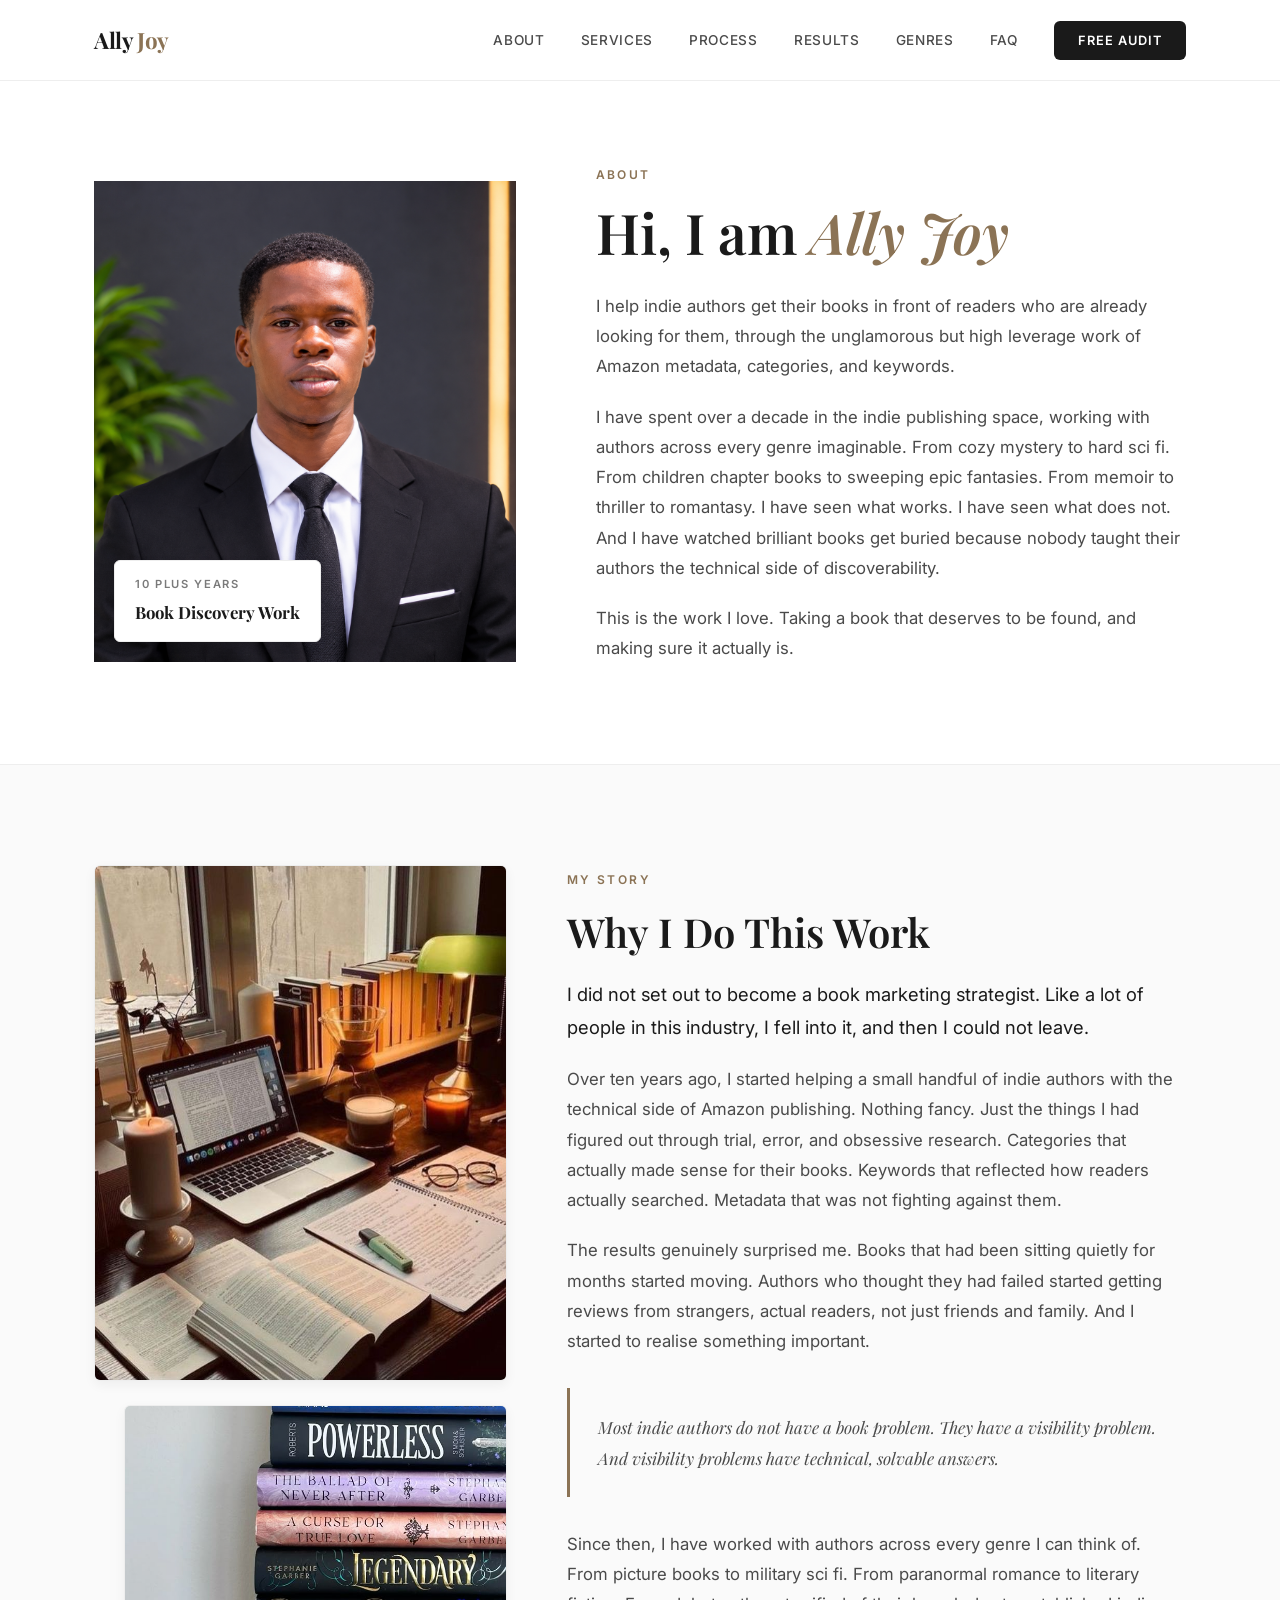
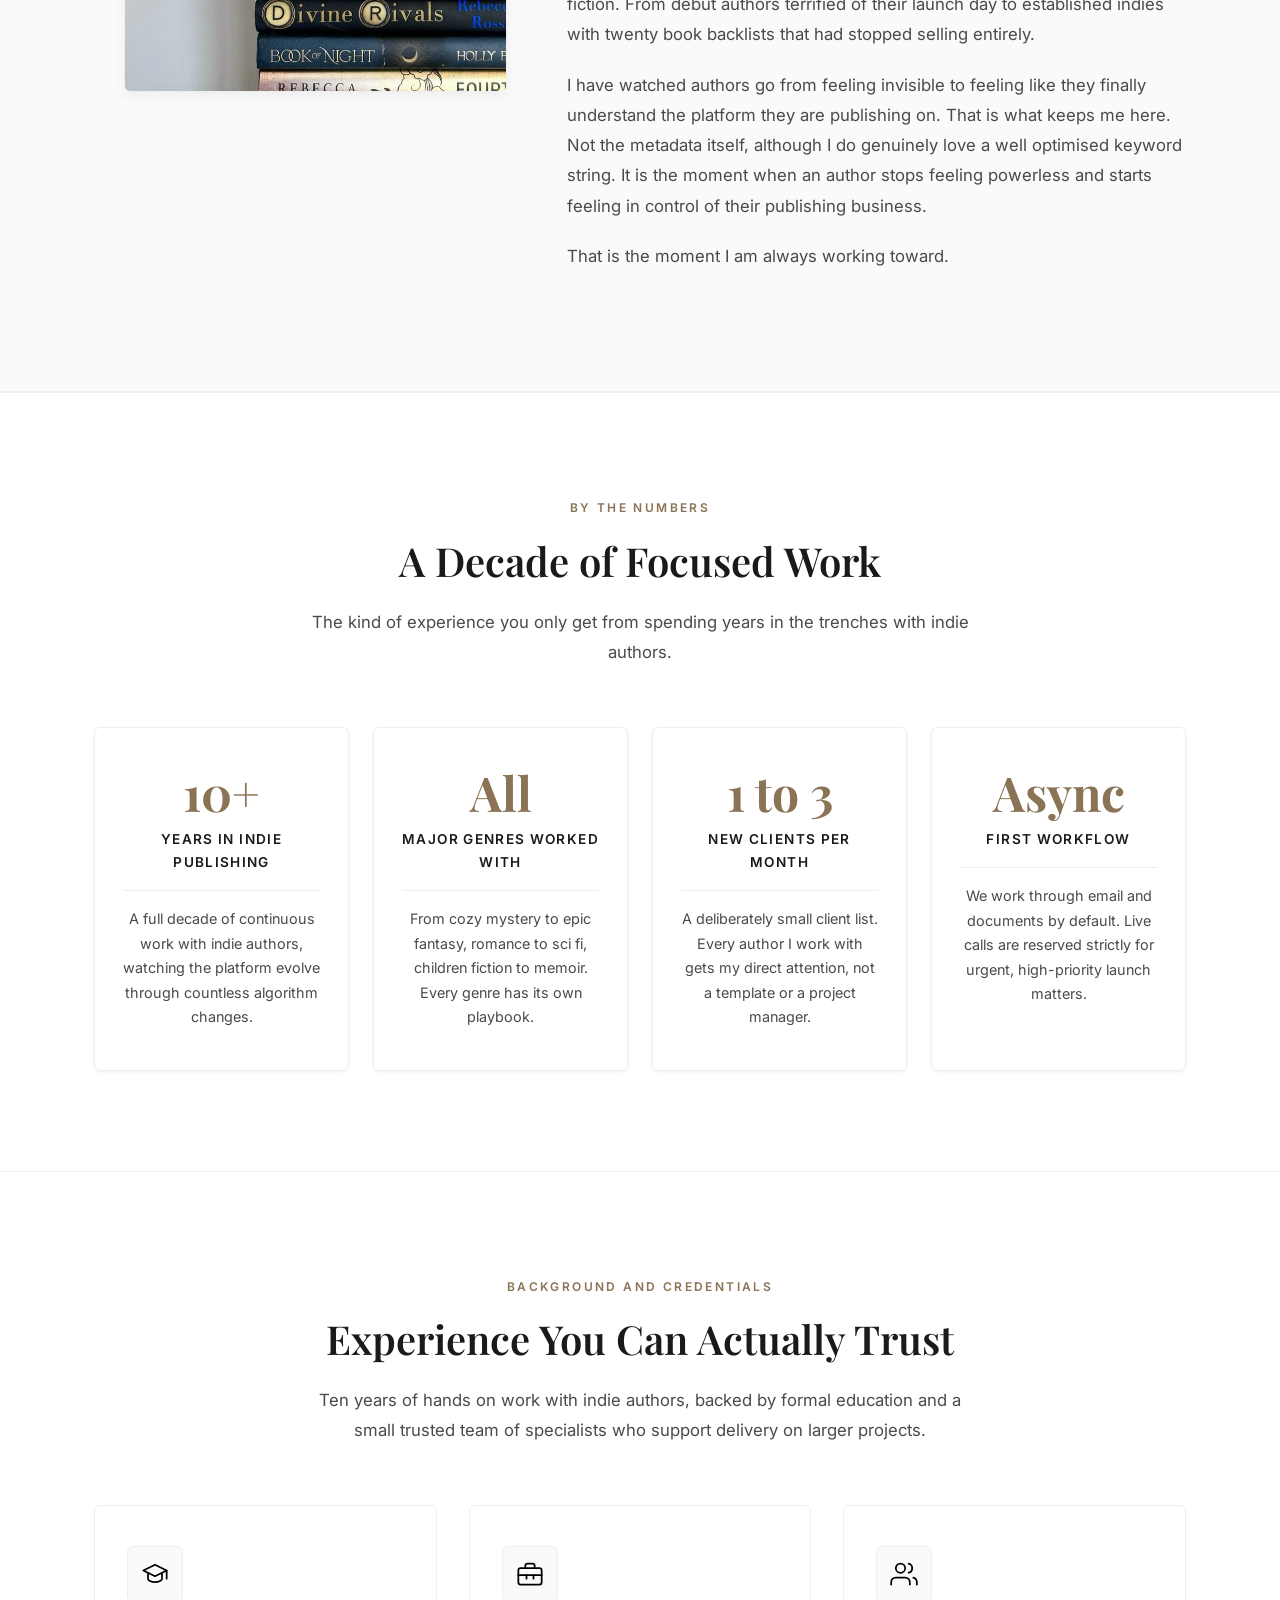
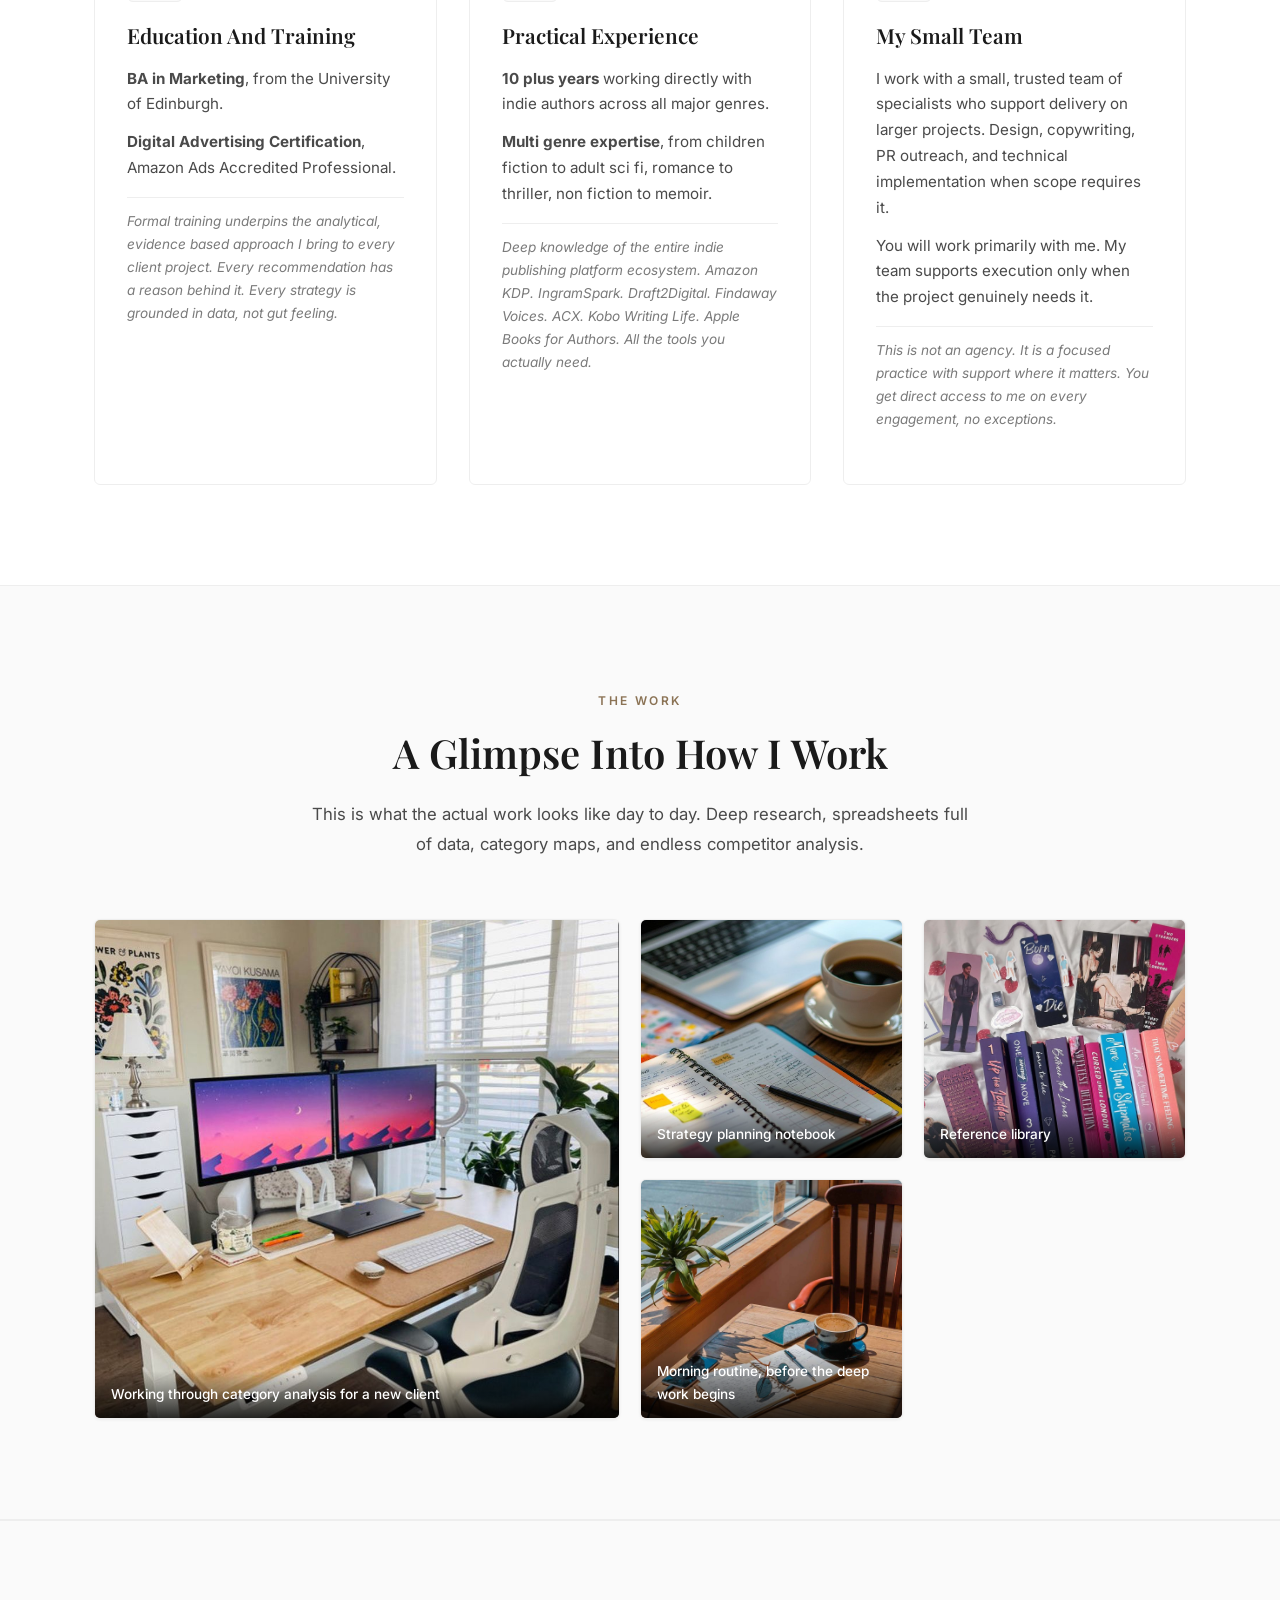
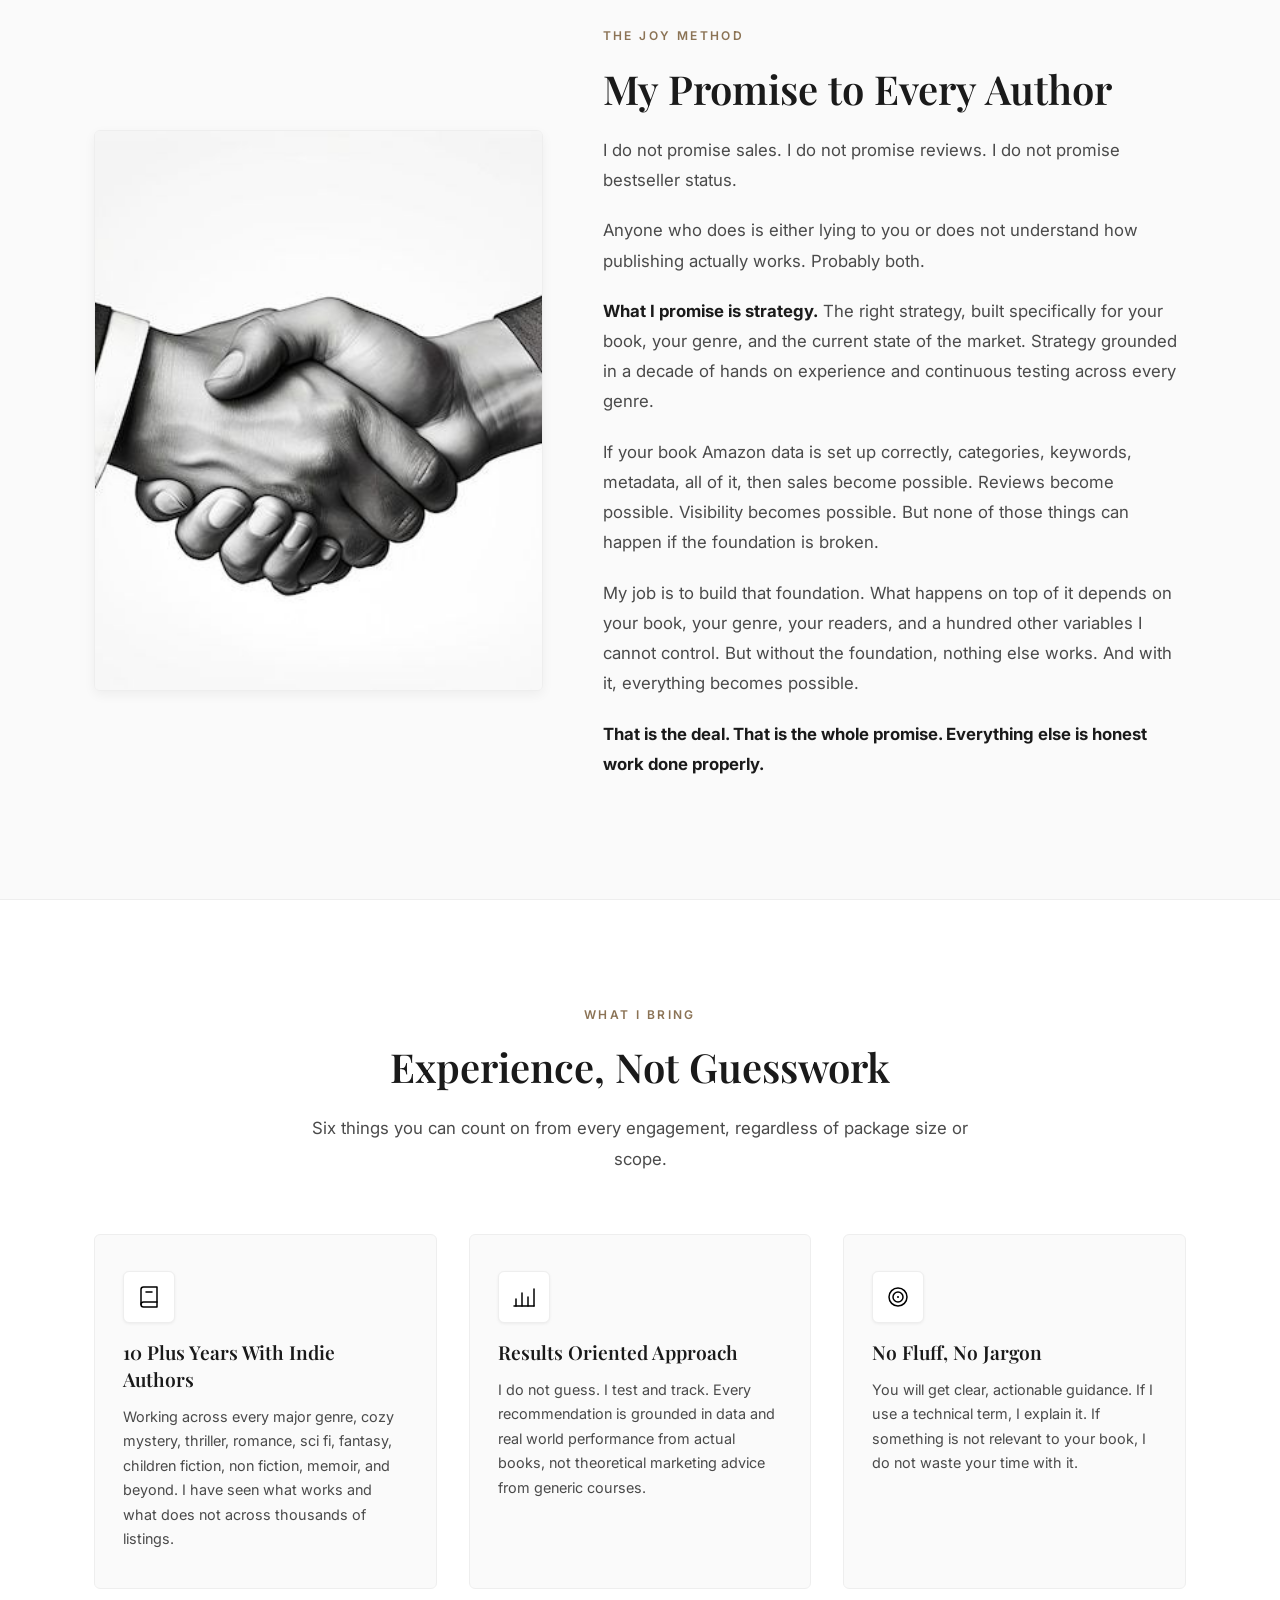
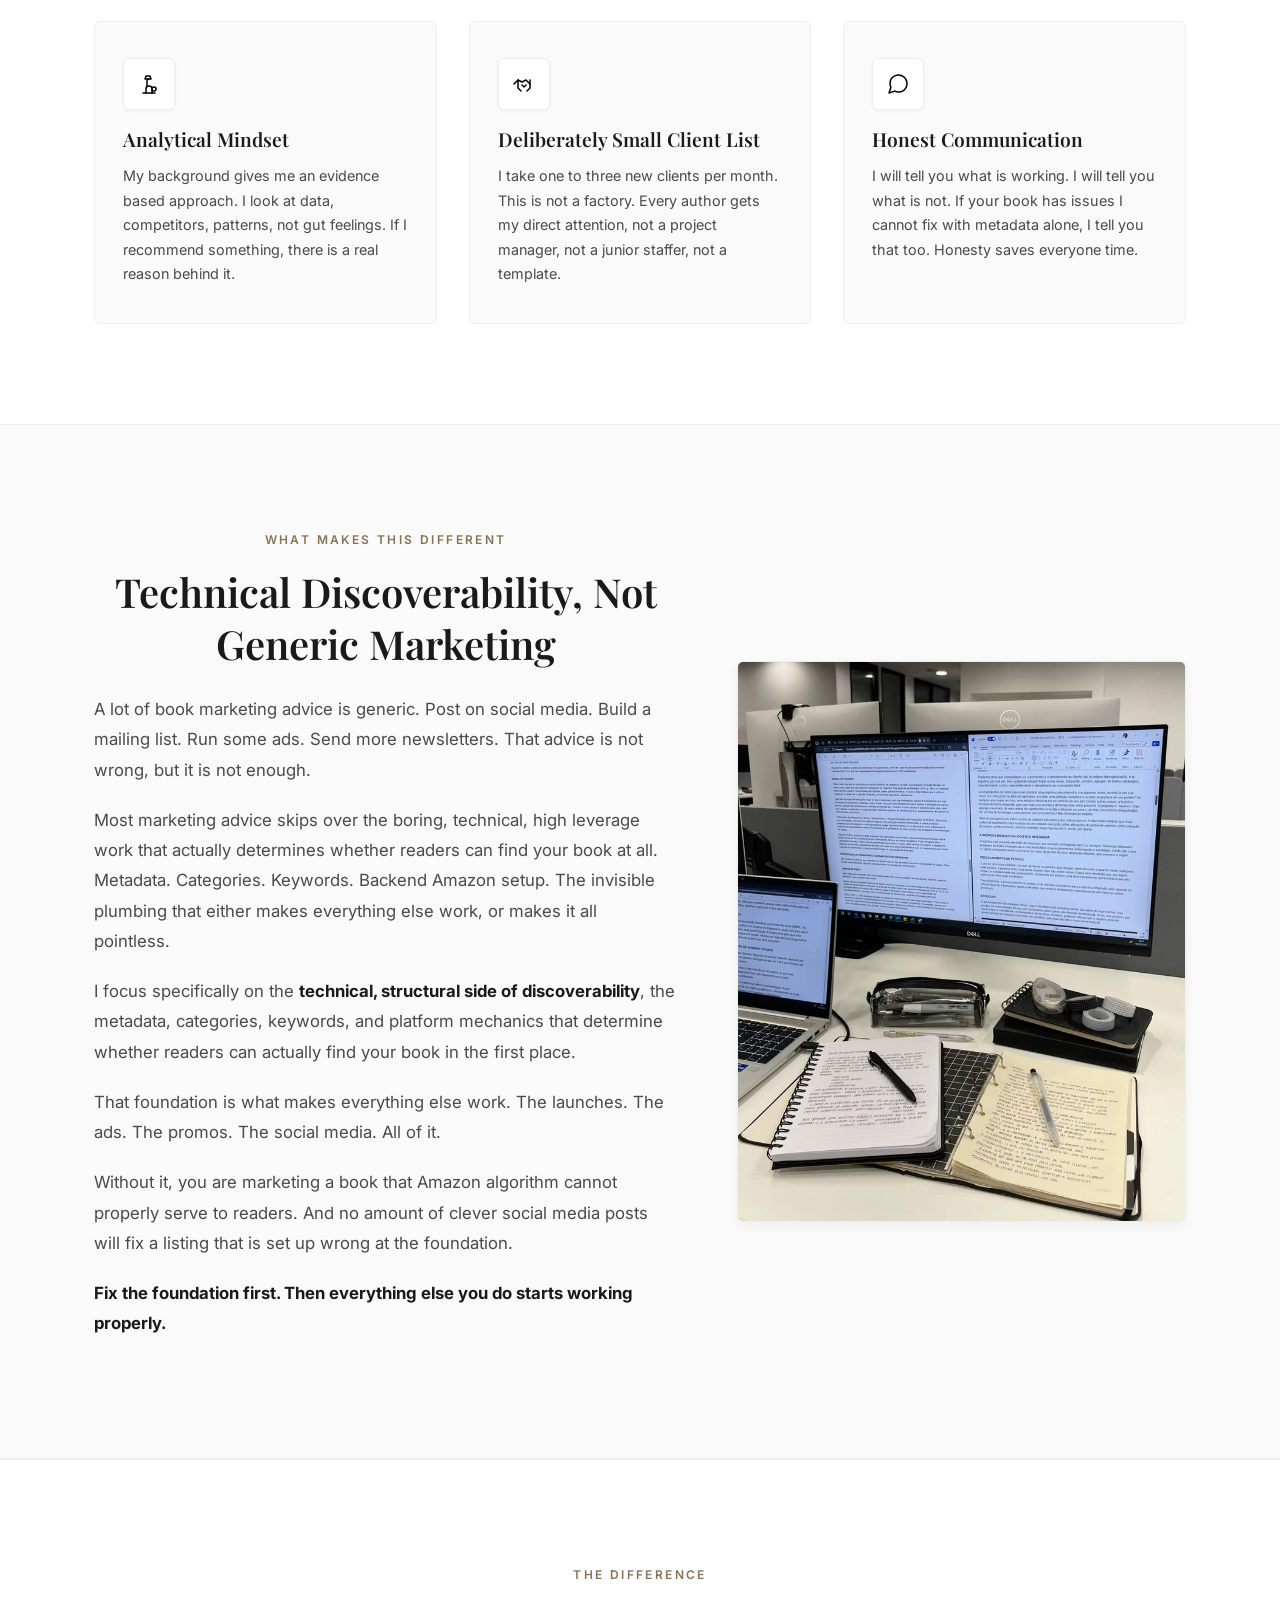
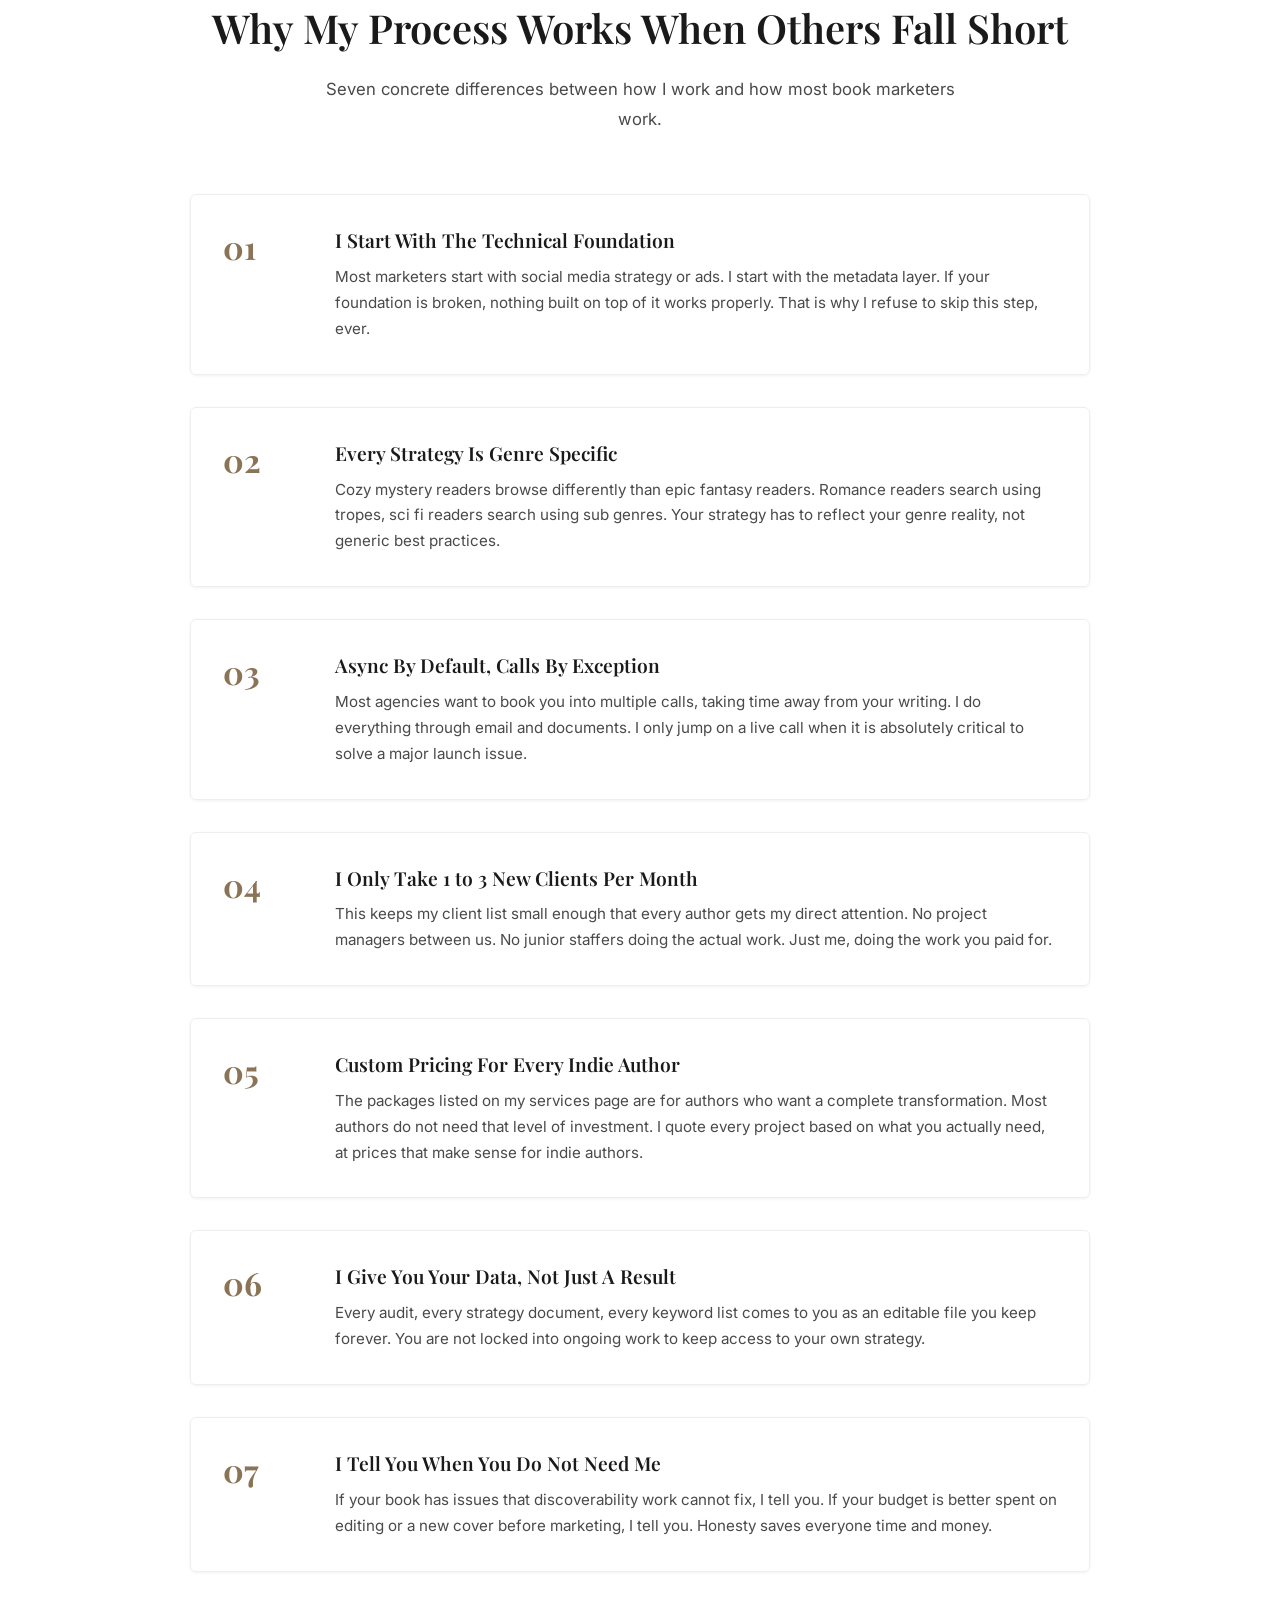
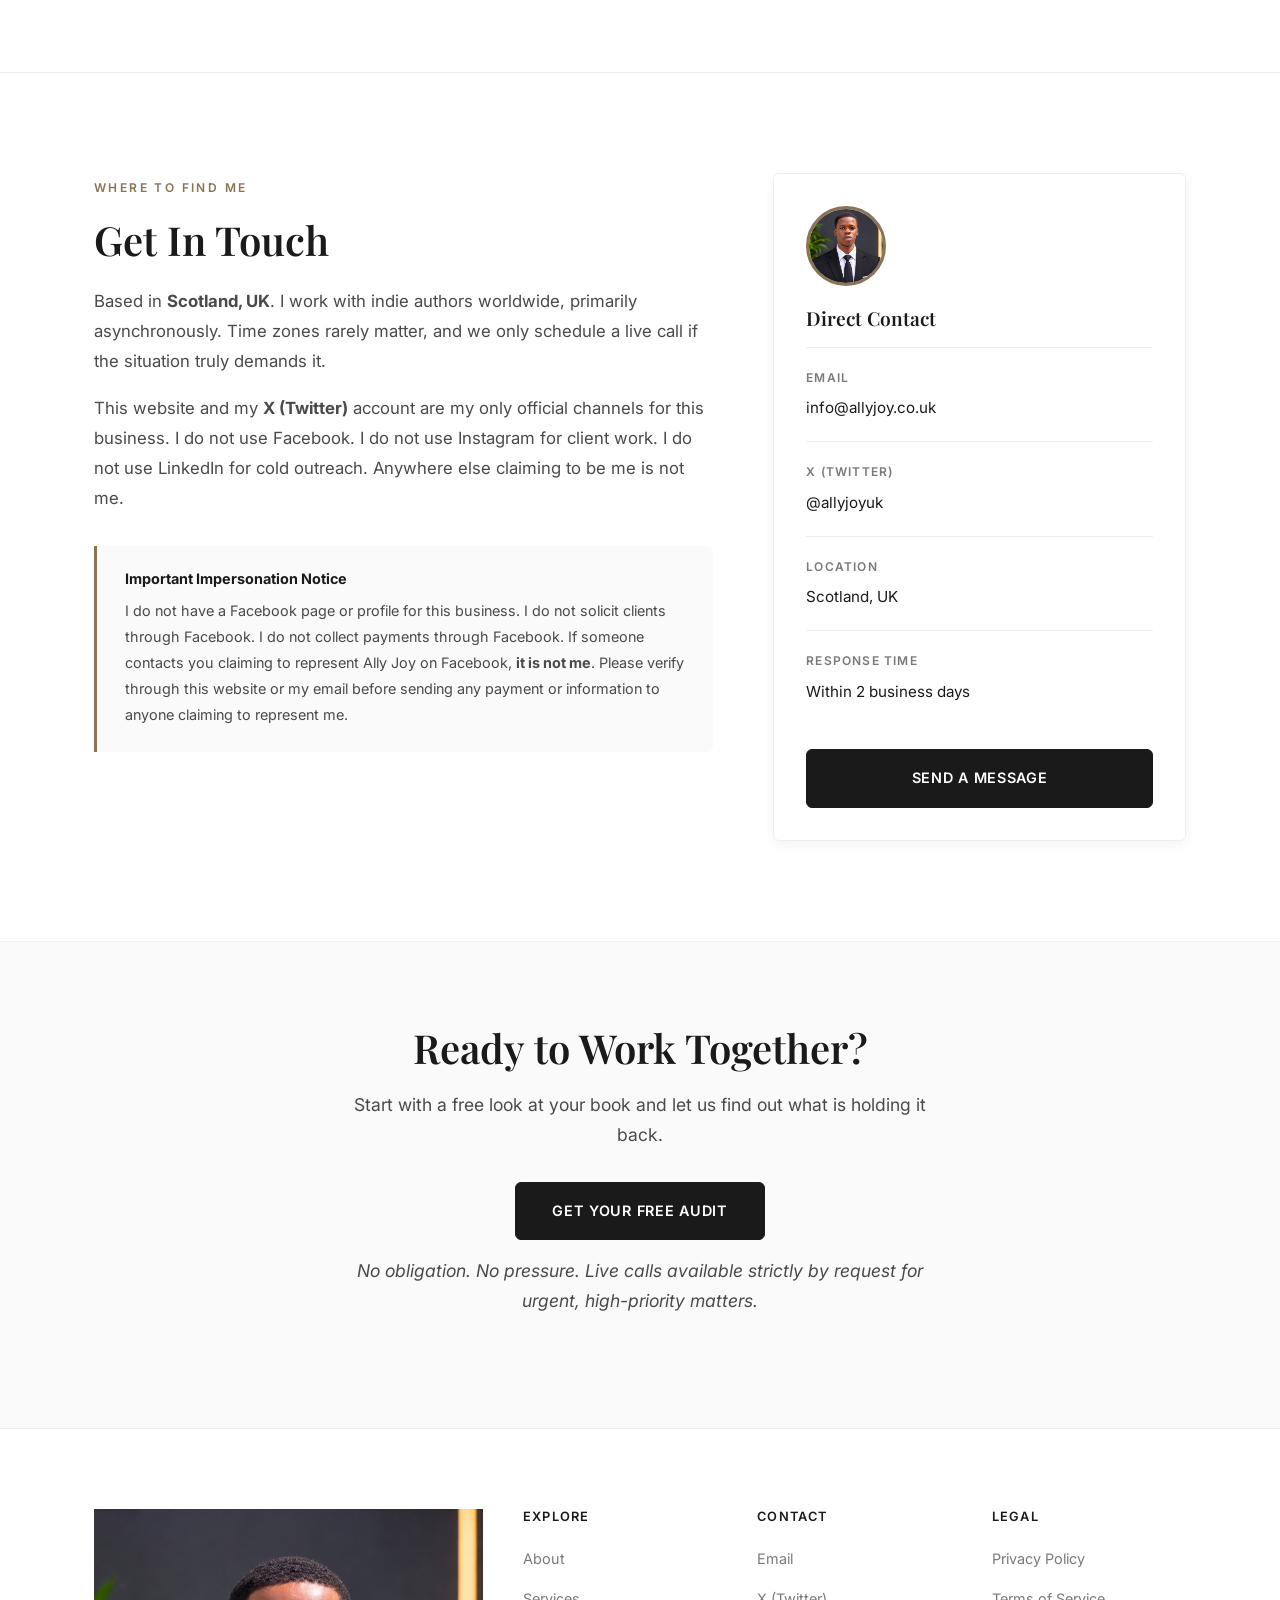
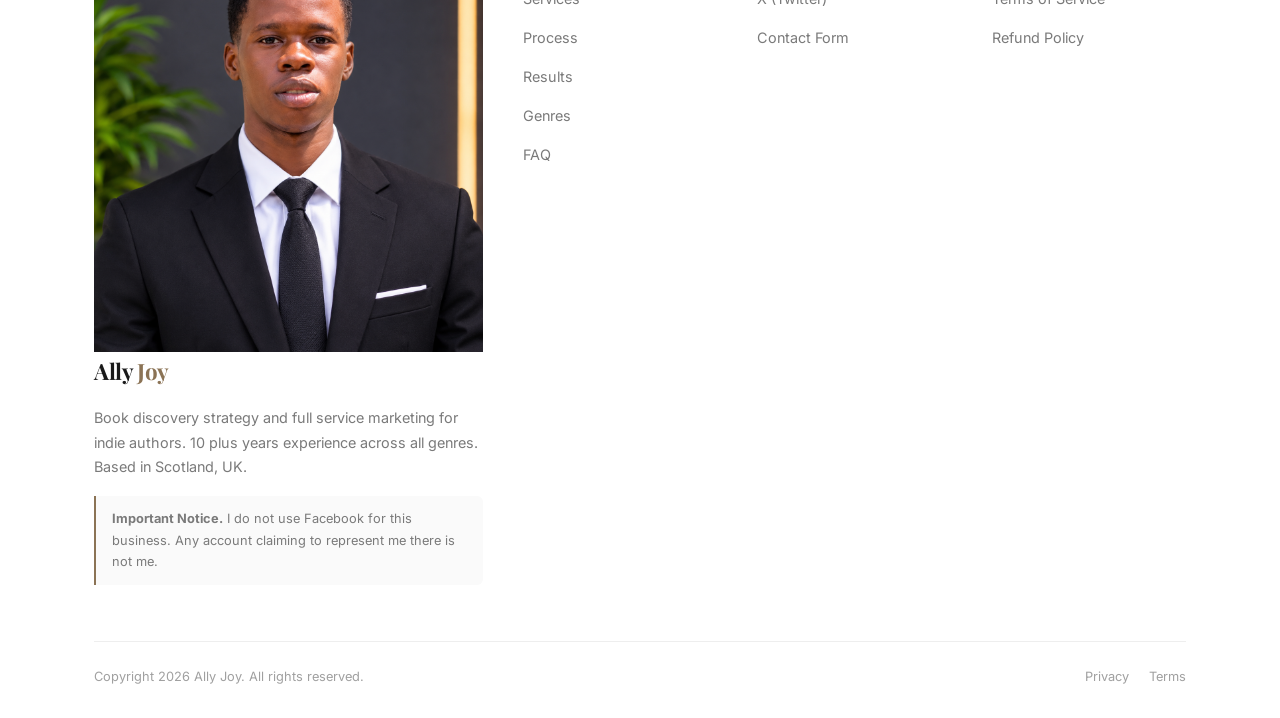
==== commit f0572638: "Update about.html" ====
--- a/about.html
+++ b/about.html
@@ -106,9 +106,9 @@
                     <p>A deliberately small client list. Every author I work with gets my direct attention, not a template or a project manager.</p>
                 </div>
                 <div class="by-numbers__stat fade-in">
-                    <div class="by-numbers__value">0</div>
-                    <div class="by-numbers__label">Calls required</div>
-                    <p>Everything happens asynchronously through email and documents. Your time and focus stay where they belong.</p>
+                    <div class="by-numbers__value">Async</div>
+                    <div class="by-numbers__label">First workflow</div>
+                    <p>We work through email and documents by default. Live calls are reserved strictly for urgent, high-priority launch matters.</p>
                 </div>
             </div>
         </div>
@@ -306,8 +306,8 @@
                 <div class="how-different__item fade-in">
                     <div class="how-different__number">03</div>
                     <div class="how-different__content">
-                        <h4>No Calls, Ever, Unless You Want One</h4>
-                        <p>Most agencies want to book you into a 45 minute discovery call, then another call to present the proposal, then check ins, then strategy calls. All of that time comes out of your writing time. I do everything through email and documents.</p>
+                        <h4>Async By Default, Calls By Exception</h4>
+                        <p>Most agencies want to book you into multiple calls, taking time away from your writing. I do everything through email and documents. I only jump on a live call when it is absolutely critical to solve a major launch issue.</p>
                     </div>
                 </div>
                 <div class="how-different__item fade-in">
@@ -349,7 +349,7 @@
                 <div class="about-where__content fade-in">
                     <span class="section-label">Where To Find Me</span>
                     <h2 class="section-title">Get In Touch</h2>
-                    <p>Based in <strong>Scotland, UK</strong>. I work with indie authors worldwide, entirely asynchronously. Time zones do not matter when you do not do calls.</p>
+                    <p>Based in <strong>Scotland, UK</strong>. I work with indie authors worldwide, primarily asynchronously. Time zones rarely matter, and we only schedule a live call if the situation truly demands it.</p>
                     <p>This website and my <strong>X (Twitter)</strong> account are my only official channels for this business. I do not use Facebook. I do not use Instagram for client work. I do not use LinkedIn for cold outreach. Anywhere else claiming to be me is not me.</p>
 
                     <div class="notice">
@@ -388,7 +388,7 @@
             <h2>Ready to Work Together?</h2>
             <p>Start with a free look at your book and let us find out what is holding it back.</p>
             <a href="contact.html" class="btn btn--primary">Get Your Free Audit</a>
-            <p class="cta-section__note">No obligation. No pressure. No calls required.</p>
+            <p class="cta-section__note">No obligation. No pressure. Live calls available strictly by request for urgent, high-priority matters.</p>
         </div>
     </section>
 
@@ -433,7 +433,7 @@
                 </div>
             </div>
             <div class="footer__bottom">
-                <p>Copyright 2026 Ally Joy. All rights reserved.</p>
+                <p>Copyright <span class="current-year">2026</span> Ally Joy. All rights reserved.</p>
                 <div><a href="privacy.html">Privacy</a><a href="terms.html">Terms</a></div>
             </div>
         </div>
--- a/styles.css
+++ b/styles.css
@@ -5121,3 +5121,142 @@
         animation-duration: 30s;
     }
 }
+/* ============================================
+   FINISHING TRUNCATED CODE & PREMIUM UPGRADES
+   ============================================ */
+
+.why-async__image {
+    aspect-ratio: 4/5;
+    border-radius: var(--radius);
+    overflow: hidden;
+    border: 1px solid var(--border);
+    box-shadow: var(--shadow-md);
+}
+
+.why-async__image img {
+    width: 100%;
+    height: 100%;
+    object-fit: cover;
+}
+
+/* ===== PREMIUM UPGRADES (New Additions) ===== */
+
+/* 1. Custom Premium Scrollbar */
+::-webkit-scrollbar {
+    width: 10px;
+}
+::-webkit-scrollbar-track {
+    background: var(--off-white);
+}
+::-webkit-scrollbar-thumb {
+    background: var(--border-dark);
+    border-radius: 10px;
+    border: 2px solid var(--off-white);
+}
+::-webkit-scrollbar-thumb:hover {
+    background: var(--accent);
+}
+
+/* 2. Beautiful Text Selection */
+::selection {
+    background: var(--accent);
+    color: var(--white);
+}
+
+/* 3. Urgency Banner Styling */
+.urgency-banner {
+    background: var(--accent);
+    color: var(--white);
+    text-align: center;
+    padding: 16px 0;
+    font-size: 0.9rem;
+    font-weight: 500;
+    letter-spacing: 0.02em;
+}
+.urgency-banner a {
+    color: var(--white);
+    text-decoration: underline;
+    font-weight: 700;
+    margin-left: 8px;
+    transition: opacity var(--transition);
+}
+.urgency-banner a:hover {
+    opacity: 0.8;
+}
+
+/* 4. Testimonials Enhancement */
+.testimonials {
+    background: var(--off-white);
+    border-top: 1px solid var(--border);
+    border-bottom: 1px solid var(--border);
+    padding: 100px 0;
+}
+.testimonials__grid {
+    display: grid;
+    grid-template-columns: repeat(3, 1fr);
+    gap: 32px;
+}
+.testimonial {
+    background: var(--white);
+    border: 1px solid var(--border);
+    border-radius: var(--radius);
+    padding: 40px 32px;
+    position: relative;
+    transition: all var(--transition);
+    display: flex;
+    flex-direction: column;
+}
+.testimonial:hover {
+    box-shadow: var(--shadow-lg);
+    border-color: var(--accent);
+    transform: translateY(-4px);
+}
+.testimonial__stars {
+    color: #F39C12;
+    font-size: 1.2rem;
+    letter-spacing: 2px;
+    margin-bottom: 20px;
+}
+.testimonial__body {
+    font-size: 1rem;
+    color: var(--text-secondary);
+    line-height: 1.8;
+    margin-bottom: 28px;
+    font-style: italic;
+    flex-grow: 1;
+}
+.testimonial__author {
+    border-top: 1px solid var(--border);
+    padding-top: 20px;
+    margin-top: auto;
+}
+.testimonial__name {
+    font-family: 'Inter', sans-serif;
+    font-weight: 600;
+    font-size: 0.9rem;
+    color: var(--text-primary);
+}
+
+/* 5. Improve Nav Toggle animation */
+.nav__toggle span {
+    transition: transform 0.3s ease, opacity 0.3s ease;
+}
+
+/* Responsive adjustments for new sections */
+@media (max-width: 1024px) {
+    .testimonials__grid {
+        grid-template-columns: repeat(2, 1fr);
+    }
+}
+@media (max-width: 768px) {
+    .testimonials__grid {
+        grid-template-columns: 1fr;
+    }
+    .testimonial {
+        padding: 32px 24px;
+    }
+    .urgency-banner p {
+        font-size: 0.8rem;
+        padding: 0 20px;
+    }
+}
